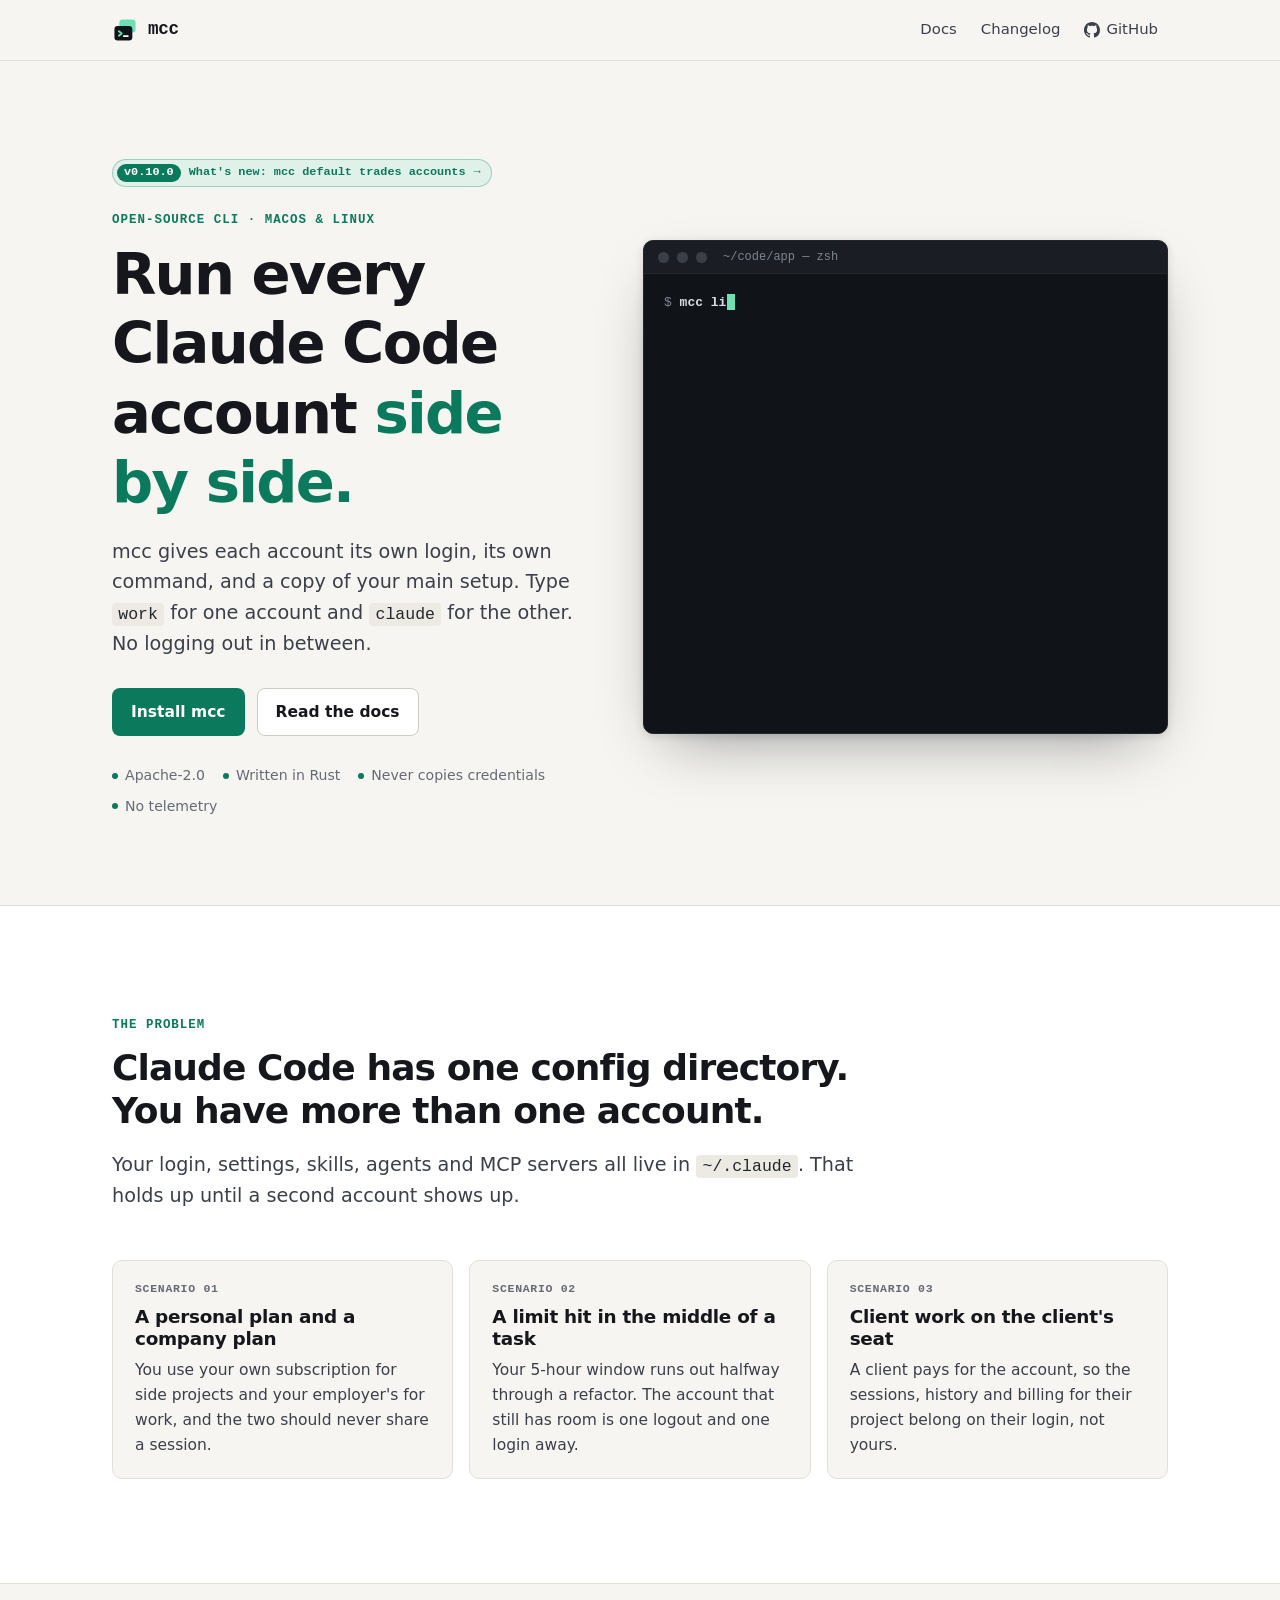
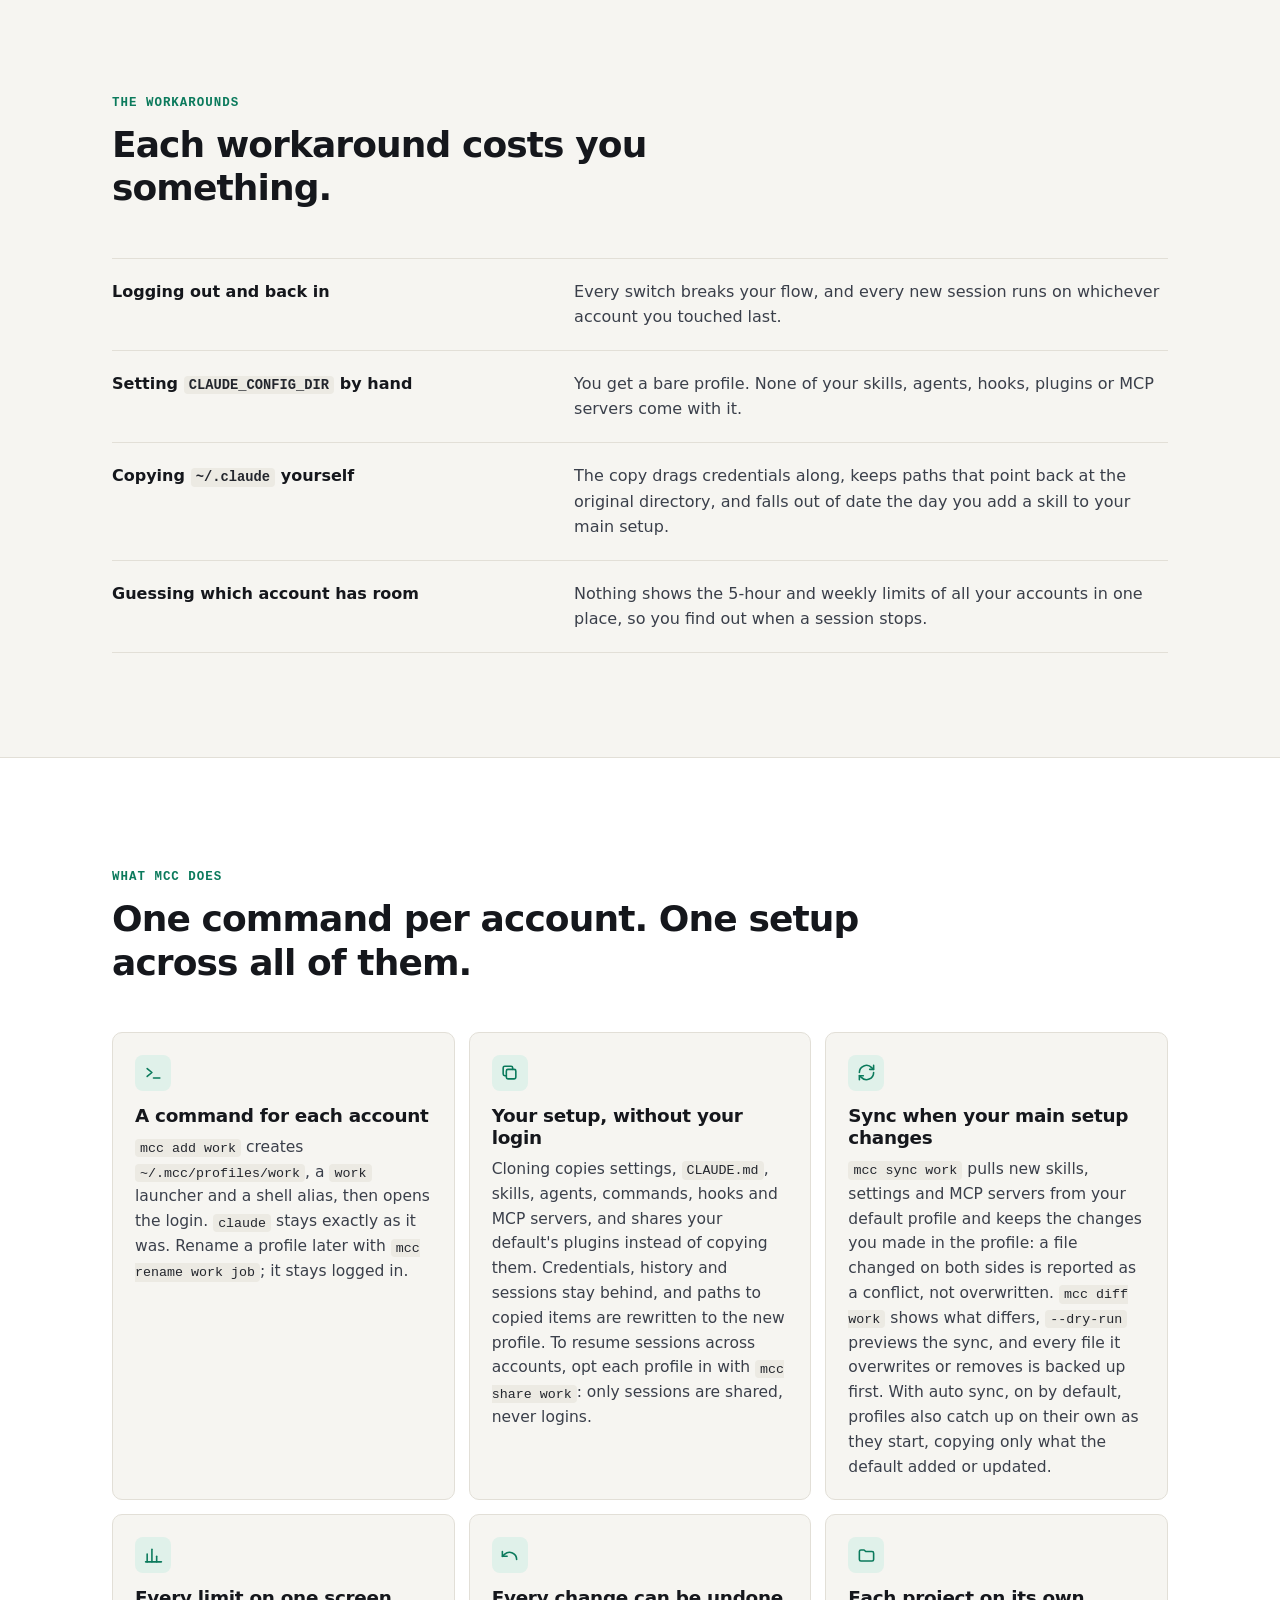
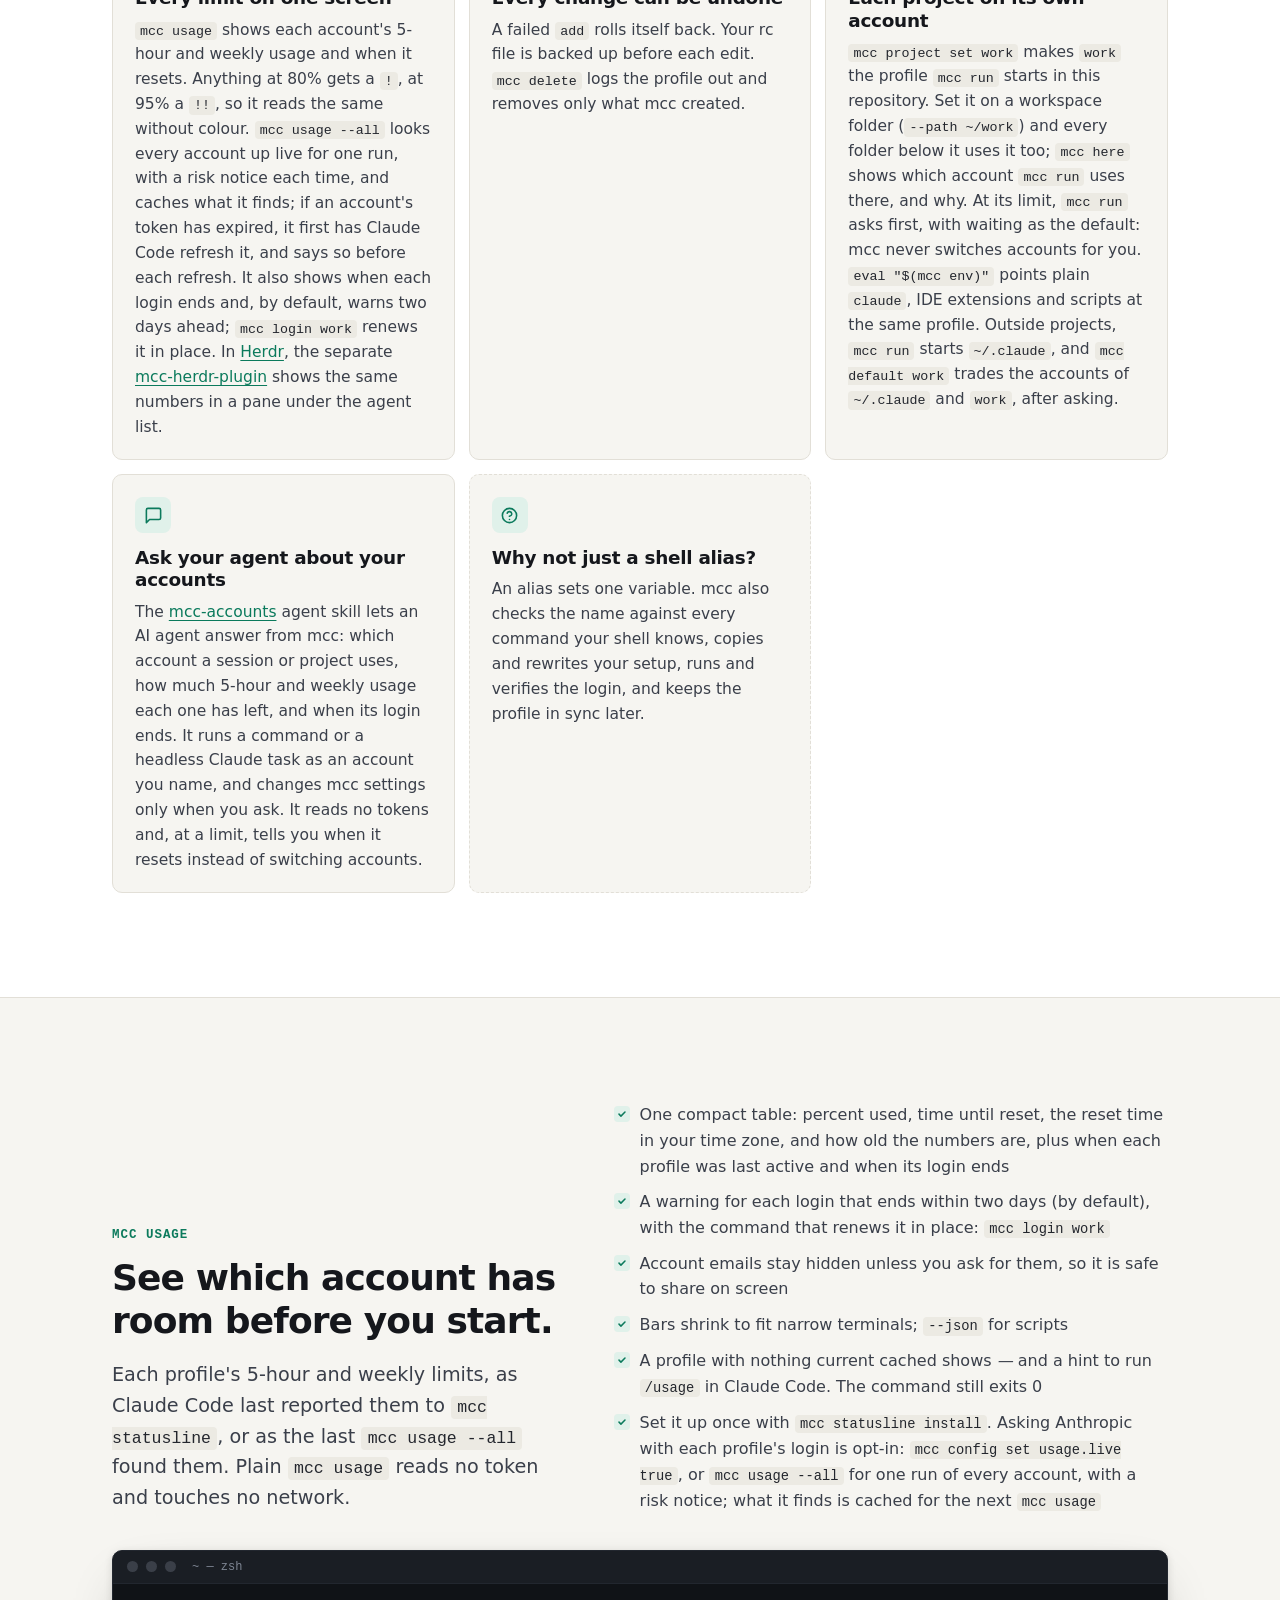
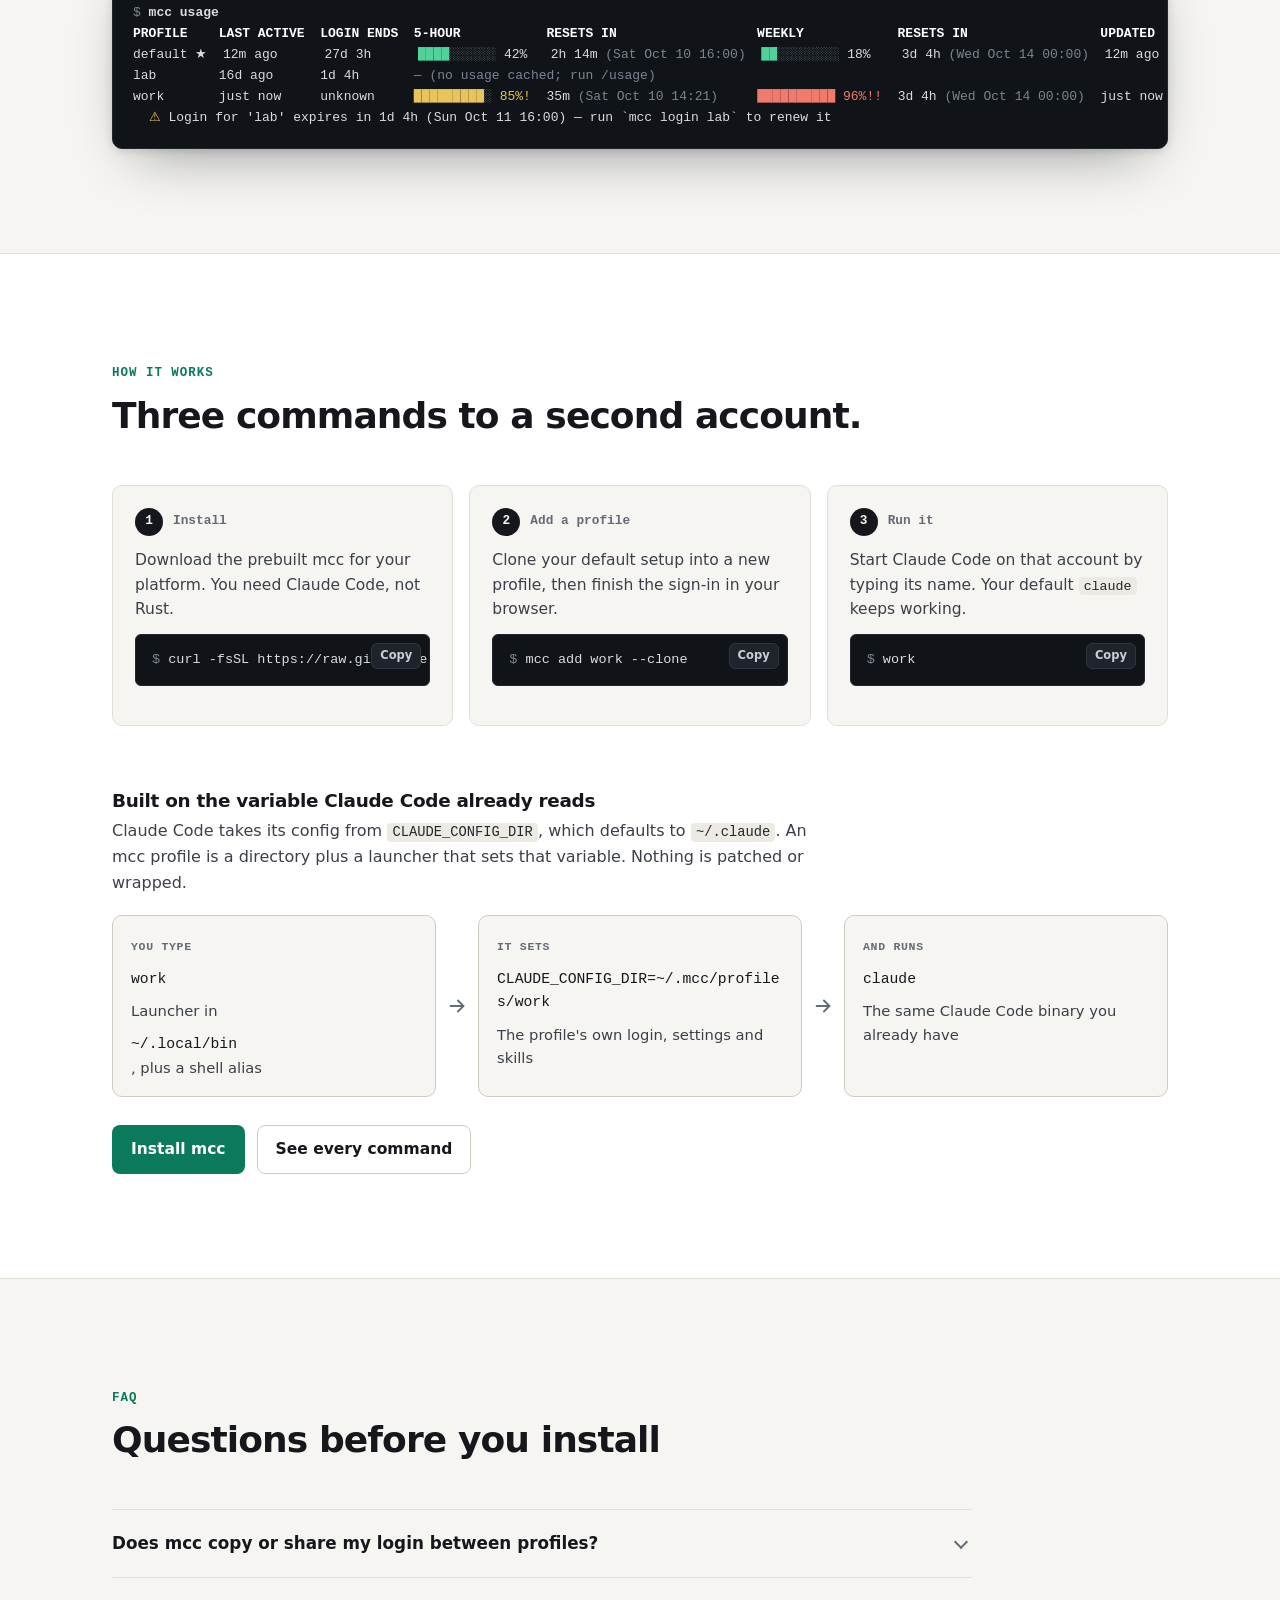
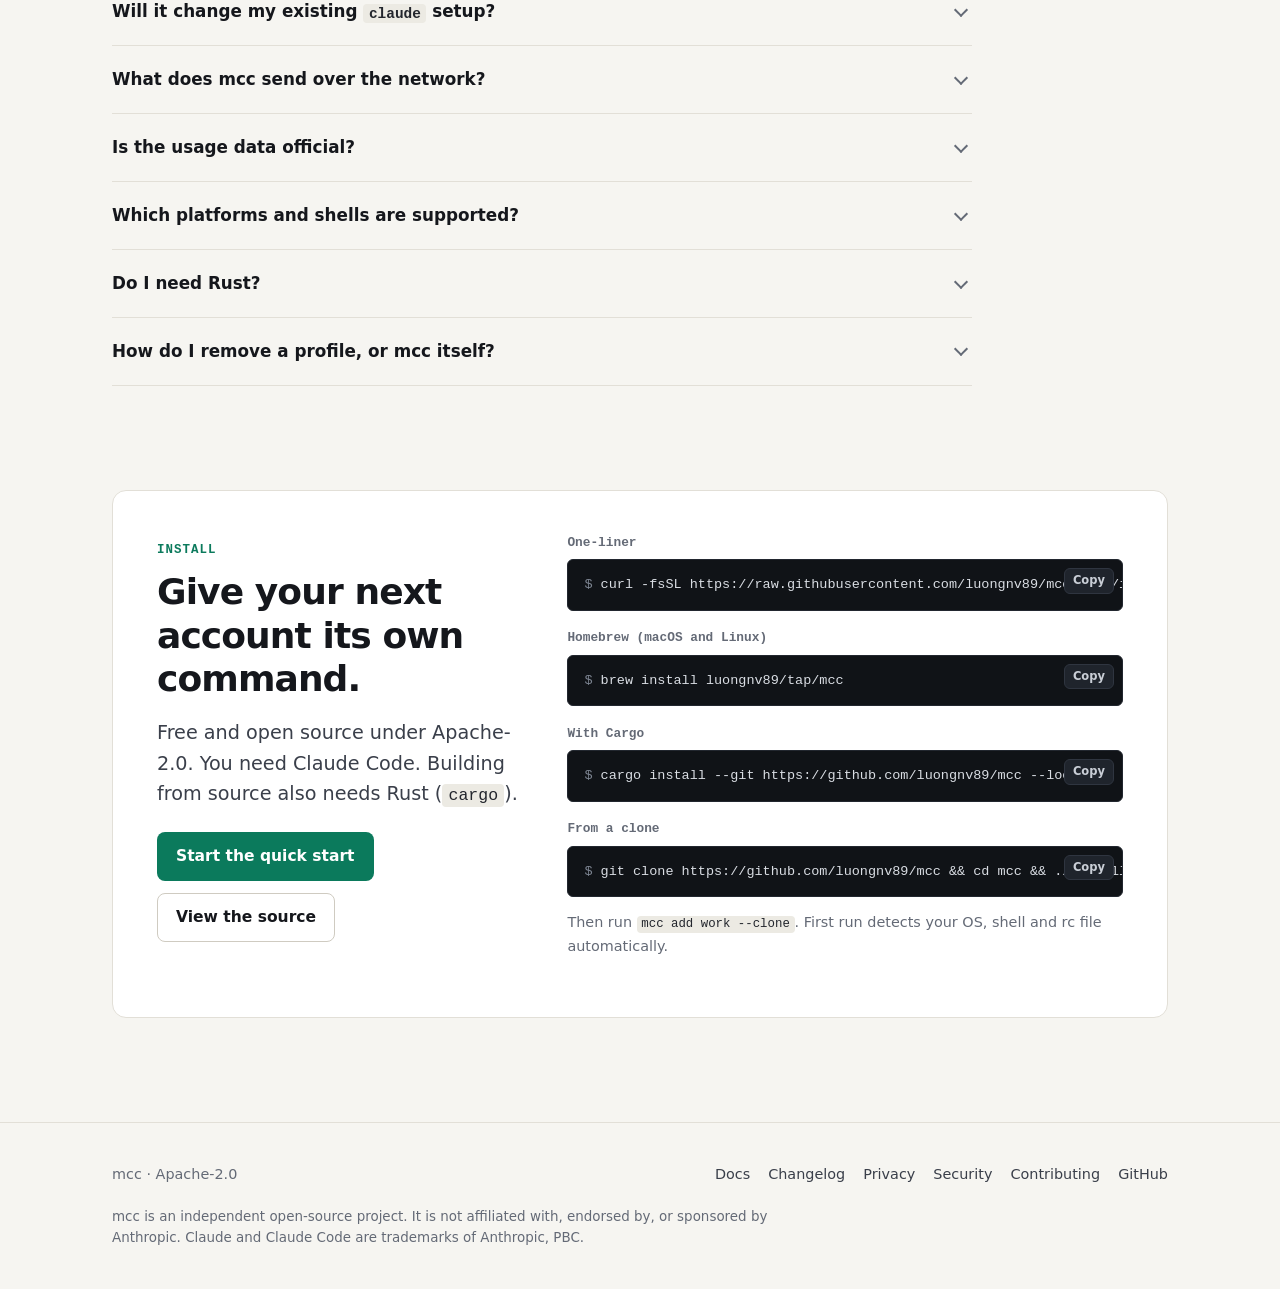
==== docs/index.html @ fd4b6938 "chore(release): v0.10.0" ====
<!doctype html>
<html lang="en">
<head>
  <meta charset="utf-8">
  <meta name="viewport" content="width=device-width, initial-scale=1, viewport-fit=cover">
  <title>mcc — run every Claude Code account side by side</title>
  <meta name="description" content="mcc is an open-source CLI that gives each Claude Code account its own login, its own command, and a copy of your main setup. macOS and Linux.">
  <link rel="canonical" href="https://luongnv89.github.io/mcc/">
  <meta property="og:type" content="website">
  <meta property="og:title" content="mcc — run every Claude Code account side by side">
  <meta property="og:description" content="One command per account, one setup across all of them. Open-source CLI for macOS and Linux.">
  <meta property="og:url" content="https://luongnv89.github.io/mcc/">
  <meta name="twitter:card" content="summary">
  <meta name="theme-color" content="#f6f5f1" media="(prefers-color-scheme: light)">
  <meta name="theme-color" content="#0d0f12" media="(prefers-color-scheme: dark)">
  <link rel="icon" href="assets/favicon.svg" type="image/svg+xml">
  <link rel="stylesheet" href="assets/site.css">
  <script type="application/ld+json">
  {
    "@context": "https://schema.org",
    "@type": "SoftwareApplication",
    "name": "mcc",
    "description": "Manage multiple Claude Code profiles (accounts) from one CLI.",
    "applicationCategory": "DeveloperApplication",
    "operatingSystem": "macOS, Linux",
    "softwareVersion": "0.10.0",
    "license": "https://www.apache.org/licenses/LICENSE-2.0",
    "codeRepository": "https://github.com/luongnv89/mcc",
    "offers": { "@type": "Offer", "price": "0", "priceCurrency": "USD" }
  }
  </script>
</head>
<body>
<a class="skip" href="#main">Skip to content</a>

<header class="site-header">
  <div class="wrap">
    <a class="brand" href="./" aria-label="mcc home">
      <svg viewBox="0 0 32 32" aria-hidden="true"><rect x="9" y="3" width="20" height="16" rx="4" fill="#6fe0b4"/><rect x="3" y="11" width="22" height="18" rx="4" fill="#101317"/><path d="M8.5 17.5l3.5 2.75-3.5 2.75" fill="none" stroke="#6fe0b4" stroke-width="2.2" stroke-linecap="round" stroke-linejoin="round"/><path d="M14.5 23.5h5" stroke="#fff" stroke-width="2.2" stroke-linecap="round"/></svg>
      mcc
    </a>
    <nav class="nav" aria-label="Main">
      <a href="docs.html">Docs</a>
      <a href="changelog.html">Changelog</a>
      <a class="nav-gh" href="https://github.com/luongnv89/mcc">
        <svg viewBox="0 0 16 16" fill="currentColor" aria-hidden="true"><path d="M8 0C3.58 0 0 3.58 0 8c0 3.54 2.29 6.53 5.47 7.59.4.07.55-.17.55-.38 0-.19-.01-.82-.01-1.49-2.01.37-2.53-.49-2.69-.94-.09-.23-.48-.94-.82-1.13-.28-.15-.68-.52-.01-.53.63-.01 1.08.58 1.23.82.72 1.21 1.87.87 2.33.66.07-.52.28-.87.51-1.07-1.78-.2-3.64-.89-3.64-3.95 0-.87.31-1.59.82-2.15-.08-.2-.36-1.02.08-2.12 0 0 .67-.21 2.2.82.64-.18 1.32-.27 2-.27.68 0 1.36.09 2 .27 1.53-1.04 2.2-.82 2.2-.82.44 1.1.16 1.92.08 2.12.51.56.82 1.27.82 2.15 0 3.07-1.87 3.75-3.65 3.95.29.25.54.73.54 1.48 0 1.07-.01 1.93-.01 2.2 0 .21.15.46.55.38A8.013 8.013 0 0016 8c0-4.42-3.58-8-8-8z"/></svg>
        GitHub
      </a>
    </nav>
  </div>
</header>

<main id="main">

  <!-- HERO -->
  <section class="hero">
    <div class="wrap hero-grid">
      <div>
        <p class="hero-release"><a class="pill pill-link" href="changelog.html#v0.10.0"><span class="pill-tag">v0.10.0</span> What's new: mcc default trades accounts<span aria-hidden="true">→</span></a></p>
        <span class="eyebrow">Open-source CLI · macOS &amp; Linux</span>
        <h1>Run every Claude Code account <span class="hl">side by side.</span></h1>
        <p class="lede">mcc gives each account its own login, its own command, and a copy of your main setup. Type <code>work</code> for one account and <code>claude</code> for the other. No logging out in between.</p>
        <div class="cta-row">
          <a class="btn btn-primary" href="#install">Install mcc</a>
          <a class="btn btn-ghost" href="docs.html">Read the docs</a>
        </div>
        <ul class="trust" aria-label="Project facts">
          <li>Apache-2.0</li>
          <li>Written in Rust</li>
          <li>Never copies credentials</li>
          <li>No telemetry</li>
        </ul>
      </div>

      <figure class="term" data-tour style="margin:0" aria-label="Terminal: a tour of basic mcc commands">
        <div class="term-bar" aria-hidden="true"><i></i><i></i><i></i><span>~/code/app — zsh</span></div>
        <div class="tour-screen">
<pre><span class="p">$ </span><span class="c">mcc list</span>
<span class="w">NAME       ACCOUNT  5H          WEEK      LAST USED  SYNC</span>
default ★  —        85%! (35m)  62% (3d)  just now   —
work       Acme     12% (4h)    30% (5d)  48m ago    ✓
<span class="soft">  <span class="b">●</span> 2 profiles · 1.6 GB on disk · add one with `mcc add &lt;alias&gt;`</span>
<span class="p">$ </span><span class="c">mcc usage</span>
<span class="w">PROFILE    5-HOUR  RESETS IN  WEEKLY  RESETS IN  UPDATED</span>
default ★  85%!    35m        62%     3d 4h      just now
work       12%     4h 10m     30%     5d 2h      48m ago
<span class="p">$ </span><span class="c">work</span>     <span class="d"># Claude Code on the work account</span>
<span class="p">$ </span><span class="c">claude</span>   <span class="d"># your default account, unchanged</span>
<span class="p">$ </span><span class="c">mcc project set work</span>
  <span class="g">✓</span> ~/code/app: `mcc run` starts `work` here
<span class="soft d">    → when it is at its limit, `mcc run` asks whether to wait (the default) or start it anyway; `mcc list` shows every project</span>
<span class="p">$ </span><span class="c">mcc run</span>
<span class="soft">  <span class="b">●</span> starting `work` — the default for ~/code/app (5h 12%, week 30% used · 48m ago)</span></pre>
        </div>
      </figure>
    </div>
  </section>

  <!-- PROBLEM -->
  <section class="section-alt" aria-labelledby="problem-title">
    <div class="wrap">
      <div class="section-head">
        <span class="eyebrow">The problem</span>
        <h2 id="problem-title">Claude Code has one config directory. You have more than one account.</h2>
        <p class="lede">Your login, settings, skills, agents and MCP servers all live in <code>~/.claude</code>. That holds up until a second account shows up.</p>
      </div>
      <div class="grid grid-3">
        <article class="card">
          <span class="tag">Scenario 01</span>
          <h3>A personal plan and a company plan</h3>
          <p>You use your own subscription for side projects and your employer's for work, and the two should never share a session.</p>
        </article>
        <article class="card">
          <span class="tag">Scenario 02</span>
          <h3>A limit hit in the middle of a task</h3>
          <p>Your 5-hour window runs out halfway through a refactor. The account that still has room is one logout and one login away.</p>
        </article>
        <article class="card">
          <span class="tag">Scenario 03</span>
          <h3>Client work on the client's seat</h3>
          <p>A client pays for the account, so the sessions, history and billing for their project belong on their login, not yours.</p>
        </article>
      </div>
    </div>
  </section>

  <!-- AGITATE -->
  <section aria-labelledby="agitate-title">
    <div class="wrap">
      <div class="section-head">
        <span class="eyebrow">The workarounds</span>
        <h2 id="agitate-title">Each workaround costs you something.</h2>
      </div>
      <ul class="costs">
        <li><strong>Logging out and back in</strong><span>Every switch breaks your flow, and every new session runs on whichever account you touched last.</span></li>
        <li><strong>Setting <code>CLAUDE_CONFIG_DIR</code> by hand</strong><span>You get a bare profile. None of your skills, agents, hooks, plugins or MCP servers come with it.</span></li>
        <li><strong>Copying <code>~/.claude</code> yourself</strong><span>The copy drags credentials along, keeps paths that point back at the original directory, and falls out of date the day you add a skill to your main setup.</span></li>
        <li><strong>Guessing which account has room</strong><span>Nothing shows the 5-hour and weekly limits of all your accounts in one place, so you find out when a session stops.</span></li>
      </ul>
    </div>
  </section>

  <!-- SOLUTION -->
  <section class="section-alt" aria-labelledby="solution-title">
    <div class="wrap">
      <div class="section-head">
        <span class="eyebrow">What mcc does</span>
        <h2 id="solution-title">One command per account. One setup across all of them.</h2>
      </div>
      <div class="features">
        <article class="card feature">
          <div class="icon" aria-hidden="true"><svg viewBox="0 0 24 24" fill="none" stroke="currentColor" stroke-width="2" stroke-linecap="round" stroke-linejoin="round"><path d="M4 17l6-5-6-5"/><path d="M12 19h8"/></svg></div>
          <h3>A command for each account</h3>
          <p><code>mcc add work</code> creates <code>~/.mcc/profiles/work</code>, a <code>work</code> launcher and a shell alias, then opens the login. <code>claude</code> stays exactly as it was. Rename a profile later with <code>mcc rename work job</code>; it stays logged in.</p>
        </article>
        <article class="card feature">
          <div class="icon" aria-hidden="true"><svg viewBox="0 0 24 24" fill="none" stroke="currentColor" stroke-width="2" stroke-linecap="round" stroke-linejoin="round"><rect x="8" y="8" width="12" height="12" rx="2"/><path d="M16 8V6a2 2 0 00-2-2H6a2 2 0 00-2 2v8a2 2 0 002 2h2"/></svg></div>
          <h3>Your setup, without your login</h3>
          <p>Cloning copies settings, <code>CLAUDE.md</code>, skills, agents, commands, hooks and MCP servers, and shares your default's plugins instead of copying them. Credentials, history and sessions stay behind, and paths to copied items are rewritten to the new profile. To resume sessions across accounts, opt each profile in with <code>mcc share work</code>: only sessions are shared, never logins.</p>
        </article>
        <article class="card feature">
          <div class="icon" aria-hidden="true"><svg viewBox="0 0 24 24" fill="none" stroke="currentColor" stroke-width="2" stroke-linecap="round" stroke-linejoin="round"><path d="M21 12a9 9 0 01-15.5 6.2L3 16"/><path d="M3 12a9 9 0 0115.5-6.2L21 8"/><path d="M21 3v5h-5"/><path d="M3 21v-5h5"/></svg></div>
          <h3>Sync when your main setup changes</h3>
          <p><code>mcc sync work</code> pulls new skills, settings and MCP servers from your default profile and keeps the changes you made in the profile: a file changed on both sides is reported as a conflict, not overwritten. <code>mcc diff work</code> shows what differs, <code>--dry-run</code> previews the sync, and every file it overwrites or removes is backed up first. With auto sync, on by default, profiles also catch up on their own as they start, copying only what the default added or updated.</p>
        </article>
        <article class="card feature">
          <div class="icon" aria-hidden="true"><svg viewBox="0 0 24 24" fill="none" stroke="currentColor" stroke-width="2" stroke-linecap="round" stroke-linejoin="round"><path d="M4 20V10"/><path d="M10 20V4"/><path d="M16 20v-7"/><path d="M22 20H2"/></svg></div>
          <h3>Every limit on one screen</h3>
          <p><code>mcc usage</code> shows each account's 5-hour and weekly usage and when it resets. Anything at 80% gets a <code>!</code>, at 95% a <code>!!</code>, so it reads the same without colour. <code>mcc usage --all</code> looks every account up live for one run, with a risk notice each time, and caches what it finds; if an account's token has expired, it first has Claude Code refresh it, and says so before each refresh. It also shows when each login ends and, by default, warns two days ahead; <code>mcc login work</code> renews it in place. In <a href="https://herdr.dev">Herdr</a>, the separate <a href="https://github.com/luongnv89/mcc-herdr-plugin">mcc-herdr-plugin</a> shows the same numbers in a pane under the agent list.</p>
        </article>
        <article class="card feature">
          <div class="icon" aria-hidden="true"><svg viewBox="0 0 24 24" fill="none" stroke="currentColor" stroke-width="2" stroke-linecap="round" stroke-linejoin="round"><path d="M3 7v6h6"/><path d="M21 17a9 9 0 00-15-6.7L3 13"/></svg></div>
          <h3>Every change can be undone</h3>
          <p>A failed <code>add</code> rolls itself back. Your rc file is backed up before each edit. <code>mcc delete</code> logs the profile out and removes only what mcc created.</p>
        </article>
        <article class="card feature">
          <div class="icon" aria-hidden="true"><svg viewBox="0 0 24 24" fill="none" stroke="currentColor" stroke-width="2" stroke-linecap="round" stroke-linejoin="round"><path d="M3 7a2 2 0 012-2h4l2 2h8a2 2 0 012 2v8a2 2 0 01-2 2H5a2 2 0 01-2-2z"/></svg></div>
          <h3>Each project on its own account</h3>
          <p><code>mcc project set work</code> makes <code>work</code> the profile <code>mcc run</code> starts in this repository. Set it on a workspace folder (<code>--path ~/work</code>) and every folder below it uses it too; <code>mcc here</code> shows which account <code>mcc run</code> uses there, and why. At its limit, <code>mcc run</code> asks first, with waiting as the default: mcc never switches accounts for you. <code>eval "$(mcc env)"</code> points plain <code>claude</code>, IDE extensions and scripts at the same profile. Outside projects, <code>mcc run</code> starts <code>~/.claude</code>, and <code>mcc default work</code> trades the accounts of <code>~/.claude</code> and <code>work</code>, after asking.</p>
        </article>
        <article class="card feature">
          <div class="icon" aria-hidden="true"><svg viewBox="0 0 24 24" fill="none" stroke="currentColor" stroke-width="2" stroke-linecap="round" stroke-linejoin="round"><path d="M21 15a2 2 0 01-2 2H7l-4 4V5a2 2 0 012-2h14a2 2 0 012 2z"/></svg></div>
          <h3>Ask your agent about your accounts</h3>
          <p>The <a href="https://github.com/luongnv89/mcc/blob/main/skills/mcc-accounts/docs/README.md">mcc-accounts</a> agent skill lets an AI agent answer from mcc: which account a session or project uses, how much 5-hour and weekly usage each one has left, and when its login ends. It runs a command or a headless Claude task as an account you name, and changes mcc settings only when you ask. It reads no tokens and, at a limit, tells you when it resets instead of switching accounts.</p>
        </article>
        <article class="card feature feature-wide">
          <div class="icon" aria-hidden="true"><svg viewBox="0 0 24 24" fill="none" stroke="currentColor" stroke-width="2" stroke-linecap="round" stroke-linejoin="round"><circle cx="12" cy="12" r="9"/><path d="M9.1 9a3 3 0 015.8 1c0 2-3 3-3 3"/><path d="M12 17h.01"/></svg></div>
          <h3>Why not just a shell alias?</h3>
          <p>An alias sets one variable. mcc also checks the name against every command your shell knows, copies and rewrites your setup, runs and verifies the login, and keeps the profile in sync later.</p>
        </article>
      </div>
    </div>
  </section>

  <!-- USAGE DEMO -->
  <section aria-labelledby="usage-title">
    <div class="wrap">
      <div class="stack-head">
        <div>
        <span class="eyebrow">mcc usage</span>
        <h2 id="usage-title">See which account has room before you start.</h2>
        <p class="lede" style="margin:0">Each profile's 5-hour and weekly limits, as Claude Code last reported them to <code>mcc statusline</code>, or as the last <code>mcc usage --all</code> found them. Plain <code>mcc usage</code> reads no token and touches no network.</p>
        </div>
        <ul class="checks">
          <li>One compact table: percent used, time until reset, the reset time in your time zone, and how old the numbers are, plus when each profile was last active and when its login ends</li>
          <li>A warning for each login that ends within two days (by default), with the command that renews it in place: <code>mcc login work</code></li>
          <li>Account emails stay hidden unless you ask for them, so it is safe to share on screen</li>
          <li>Bars shrink to fit narrow terminals; <code>--json</code> for scripts</li>
          <li>A profile with nothing current cached shows <em>—</em> and a hint to run <code>/usage</code> in Claude Code. The command still exits 0</li>
          <li>Set it up once with <code>mcc statusline install</code>. Asking Anthropic with each profile's login is opt-in: <code>mcc config set usage.live true</code>, or <code>mcc usage --all</code> for one run of every account, with a risk notice; what it finds is cached for the next <code>mcc usage</code></li>
        </ul>
      </div>
      <figure class="term" style="margin:0" aria-label="Terminal: mcc usage output for three profiles">
        <div class="term-bar" aria-hidden="true"><i></i><i></i><i></i><span>~ — zsh</span></div>
<pre><span class="p">$ </span><span class="c">mcc usage</span>
<span class="w">PROFILE    LAST ACTIVE  LOGIN ENDS  5-HOUR           RESETS IN                  WEEKLY            RESETS IN                 UPDATED</span>
default ★  12m ago      27d 3h      <span class="g">████</span><span class="d">░░░░░░</span> 42%   2h 14m <span class="d">(Sat Oct 10 16:00)</span>  <span class="g">██</span><span class="d">░░░░░░░░</span> 18%    3d 4h <span class="d">(Wed Oct 14 00:00)</span>  12m ago
lab        16d ago      1d 4h       <span class="d">— (no usage cached; run /usage)</span>
work       just now     unknown     <span class="y">█████████</span><span class="d">░</span> <span class="y">85%!</span>  35m <span class="d">(Sat Oct 10 14:21)</span>     <span class="r">██████████</span> <span class="r">96%!!</span>  3d 4h <span class="d">(Wed Oct 14 00:00)</span>  just now
  <span class="y">⚠</span> Login for 'lab' expires in 1d 4h (Sun Oct 11 16:00) — run `mcc login lab` to renew it</pre>
      </figure>
    </div>
  </section>

  <!-- HOW IT WORKS -->
  <section class="section-alt" aria-labelledby="how-title">
    <div class="wrap">
      <div class="section-head">
        <span class="eyebrow">How it works</span>
        <h2 id="how-title">Three commands to a second account.</h2>
      </div>
      <div class="steps">
        <div class="card step">
          <span class="step-num">Install</span>
          <p>Download the prebuilt mcc for your platform. You need Claude Code, not Rust.</p>
          <div class="code"><pre><span class="p">$ </span>curl -fsSL https://raw.githubusercontent.com/luongnv89/mcc/main/install.sh | sh</pre></div>
        </div>
        <div class="card step">
          <span class="step-num">Add a profile</span>
          <p>Clone your default setup into a new profile, then finish the sign-in in your browser.</p>
          <div class="code"><pre><span class="p">$ </span>mcc add work --clone</pre></div>
        </div>
        <div class="card step">
          <span class="step-num">Run it</span>
          <p>Start Claude Code on that account by typing its name. Your default <code>claude</code> keeps working.</p>
          <div class="code"><pre><span class="p">$ </span>work</pre></div>
        </div>
      </div>

      <div style="margin-top: clamp(40px, 6vw, 64px)">
        <h3 style="margin-bottom:6px">Built on the variable Claude Code already reads</h3>
        <p style="color:var(--ink-2); max-width:70ch">Claude Code takes its config from <code>CLAUDE_CONFIG_DIR</code>, which defaults to <code>~/.claude</code>. An mcc profile is a directory plus a launcher that sets that variable. Nothing is patched or wrapped.</p>
        <div class="flow" style="margin-top:20px">
          <div class="flow-node"><span class="k">You type</span><code>work</code><p>Launcher in <code>~/.local/bin</code>, plus a shell alias</p></div>
          <div class="flow-arrow" aria-hidden="true"><svg viewBox="0 0 24 24" fill="none" stroke="currentColor" stroke-width="2" stroke-linecap="round" stroke-linejoin="round"><path d="M5 12h14"/><path d="M13 6l6 6-6 6"/></svg></div>
          <div class="flow-node"><span class="k">It sets</span><code>CLAUDE_CONFIG_DIR=~/.mcc/profiles/work</code><p>The profile's own login, settings and skills</p></div>
          <div class="flow-arrow" aria-hidden="true"><svg viewBox="0 0 24 24" fill="none" stroke="currentColor" stroke-width="2" stroke-linecap="round" stroke-linejoin="round"><path d="M5 12h14"/><path d="M13 6l6 6-6 6"/></svg></div>
          <div class="flow-node"><span class="k">And runs</span><code>claude</code><p>The same Claude Code binary you already have</p></div>
        </div>
        <div class="cta-row" style="margin-top:28px; margin-bottom:0">
          <a class="btn btn-primary" href="#install">Install mcc</a>
          <a class="btn btn-ghost" href="docs.html#commands">See every command</a>
        </div>
      </div>
    </div>
  </section>

  <!-- FAQ -->
  <section aria-labelledby="faq-title">
    <div class="wrap">
      <div class="section-head">
        <span class="eyebrow">FAQ</span>
        <h2 id="faq-title">Questions before you install</h2>
      </div>
      <div class="faq">
        <details>
          <summary>Does mcc copy or share my login between profiles?</summary>
          <div><p>No. Each profile signs in separately through <code>claude auth login</code>. Clone and sync never copy credentials or account identity (<code>oauthAccount</code>, <code>userID</code>), and never copy history, sessions or projects.</p></div>
        </details>
        <details>
          <summary>Will it change my existing <code>claude</code> setup?</summary>
          <div><p>Your default profile stays in <code>~/.claude</code> and keeps the <code>claude</code> command, and sync is one-way: it copies from the default into a profile, never back. Four things do reach the default: a cloned profile shares its plugins, so installing or removing a plugin in it does so for the default too (clone with <code>--copy-plugins</code> to avoid that); items you link with <code>mcc link</code> are the default's own files; the opt-in <code>mcc statusline install</code> sets the default's <code>statusLine</code>, after backing up its settings; and <code>mcc default</code> changes the account <code>~/.claude</code> is signed in to, after asking. Setting up mcc keeps the login plain <code>claude</code> already has, so you don't sign in again.</p></div>
        </details>
        <details>
          <summary>What does mcc send over the network?</summary>
          <div><p>By default, nothing: <code>mcc list</code>, <code>mcc usage</code> and <code>mcc run</code> read the usage <code>mcc statusline</code> cached on your machine. Only if you turn on the live lookup (<code>mcc config set usage.live true</code>), or run <code>mcc usage --all</code> for one live look at every account (it prints a risk notice each time), does mcc ask Anthropic's usage endpoint, each profile with its own token. The token is never printed, logged or written to disk. mcc has no telemetry or analytics. Details are on the <a href="privacy.html">privacy page</a>.</p></div>
        </details>
        <details>
          <summary>Is the usage data official?</summary>
          <div><p>By default it is what Claude Code itself passes to its status line, the session's 5-hour and weekly rate limits, which <code>mcc statusline</code> caches. The opt-in live lookup uses the same endpoint as Claude Code's <code>/usage</code> screen. That endpoint is undocumented and may change. If it does, mcc shows <em>unavailable</em> instead of failing.</p></div>
        </details>
        <details>
          <summary>Which platforms and shells are supported?</summary>
          <div><p>macOS and Linux, with zsh, bash or fish. mcc detects your shell and rc file on first run. Windows is not supported.</p></div>
        </details>
        <details>
          <summary>Do I need Rust?</summary>
          <div><p>Not with Homebrew: <code>brew install luongnv89/tap/mcc</code> builds mcc with Homebrew's own Rust. Not with the install script either: it downloads a prebuilt, checksum-verified binary from the latest GitHub release (falling back to building with <code>cargo</code> when a release has none for your platform). Building from a clone or with <code>cargo install</code> needs <code>cargo</code> (Rust 1.88 or newer). Get Rust from <a href="https://rustup.rs">rustup.rs</a>.</p></div>
        </details>
        <details>
          <summary>How do I remove a profile, or mcc itself?</summary>
          <div><p><code>mcc delete work</code> logs the profile out, clears its keychain entry, and removes its directory, launcher, shell alias and registry entry. To remove mcc entirely, see <a href="docs.html#uninstall">Uninstall</a>.</p></div>
        </details>
      </div>
    </div>
  </section>

  <!-- FINAL CTA -->
  <section id="install" class="final" aria-labelledby="install-title" style="padding-top:0">
    <div class="wrap">
      <div class="final-box">
        <div>
          <span class="eyebrow">Install</span>
          <h2 id="install-title">Give your next account its own command.</h2>
          <p class="lede" style="margin-bottom:22px">Free and open source under Apache-2.0. You need Claude Code. Building from source also needs Rust (<code>cargo</code>).</p>
          <div class="cta-row" style="margin-bottom:0">
            <a class="btn btn-primary" href="docs.html#quick-start">Start the quick start</a>
            <a class="btn btn-ghost" href="https://github.com/luongnv89/mcc">View the source</a>
          </div>
        </div>
        <div>
          <p class="label">One-liner</p>
          <div class="code"><pre><span class="p">$ </span>curl -fsSL https://raw.githubusercontent.com/luongnv89/mcc/main/install.sh | sh</pre></div>
          <p class="label">Homebrew (macOS and Linux)</p>
          <div class="code"><pre><span class="p">$ </span>brew install luongnv89/tap/mcc</pre></div>
          <p class="label">With Cargo</p>
          <div class="code"><pre><span class="p">$ </span>cargo install --git https://github.com/luongnv89/mcc --locked</pre></div>
          <p class="label">From a clone</p>
          <div class="code" style="margin-bottom:0"><pre><span class="p">$ </span>git clone https://github.com/luongnv89/mcc &amp;&amp; cd mcc &amp;&amp; ./install.sh</pre></div>
          <p class="note">Then run <code>mcc add work --clone</code>. First run detects your OS, shell and rc file automatically.</p>
        </div>
      </div>
    </div>
  </section>

</main>

<footer class="site-footer">
  <div class="wrap">
    <div class="foot-top">
      <span>mcc · Apache-2.0</span>
      <nav class="foot-links" aria-label="Footer">
        <a href="docs.html">Docs</a>
        <a href="changelog.html">Changelog</a>
        <a href="privacy.html">Privacy</a>
        <a href="https://github.com/luongnv89/mcc/blob/main/SECURITY.md">Security</a>
        <a href="https://github.com/luongnv89/mcc/blob/main/CONTRIBUTING.md">Contributing</a>
        <a href="https://github.com/luongnv89/mcc">GitHub</a>
      </nav>
    </div>
    <p class="disclaimer">mcc is an independent open-source project. It is not affiliated with, endorsed by, or sponsored by Anthropic. Claude and Claude Code are trademarks of Anthropic, PBC.</p>
  </div>
</footer>

<script src="assets/site.js" defer></script>
</body>
</html>
---- docs/assets/site.css ----
/* mcc — site styles. No external fonts, scripts or trackers. */

:root {
  --bg: #f6f5f1;
  --surface: #ffffff;
  --surface-2: #efede7;
  --ink: #15171c;
  --ink-2: #3a3f4a;
  --muted: #646a76;
  --line: #e2dfd7;
  --line-strong: #cfcbc1;
  --accent: #0b7a5c;
  --accent-ink: #ffffff;
  --accent-soft: #e0f1ea;
  --code-bg: #eceae3;
  --code-ink: #23262d;

  /* Terminal is dark in both themes. */
  --term-bg: #101317;
  --term-bar: #1a1e24;
  --term-ink: #d9dde3;
  --term-dim: #7d8592;
  --term-green: #4fd39b;
  --term-yellow: #e9c45a;
  --term-red: #f07a6c;
  --term-blue: #7cb7ff;
  --term-accent: #6fe0b4;

  --sans: ui-sans-serif, system-ui, -apple-system, "Segoe UI", Roboto, "Helvetica Neue", Arial, sans-serif;
  --mono: ui-monospace, "SF Mono", SFMono-Regular, "JetBrains Mono", Menlo, Consolas, "Liberation Mono", monospace;

  --radius: 10px;
  --radius-sm: 6px;
  --wrap: 1120px;
  --gutter: clamp(16px, 4vw, 32px);
  color-scheme: light;
}

@media (prefers-color-scheme: dark) {
  :root {
    --bg: #0d0f12;
    --surface: #14171c;
    --surface-2: #1a1e24;
    --ink: #ebe9e4;
    --ink-2: #c4c7cd;
    --muted: #949aa5;
    --line: #252930;
    --line-strong: #343943;
    --accent: #45d29f;
    --accent-ink: #06231a;
    --accent-soft: #12271f;
    --code-bg: #1c2027;
    --code-ink: #e3e5e9;
    --term-bg: #0a0c0f;
    --term-bar: #14171c;
    color-scheme: dark;
  }
}

*, *::before, *::after { box-sizing: border-box; }

html { scroll-behavior: smooth; scroll-padding-top: 84px; -webkit-text-size-adjust: 100%; }
@media (prefers-reduced-motion: reduce) { html { scroll-behavior: auto; } }

body {
  margin: 0;
  background: var(--bg);
  color: var(--ink);
  font: 16px/1.6 var(--sans);
  -webkit-font-smoothing: antialiased;
  text-rendering: optimizeLegibility;
}

img, svg { max-width: 100%; }

a { color: var(--accent); text-underline-offset: 3px; text-decoration-thickness: 1px; }
a:hover { text-decoration-thickness: 2px; }
:focus-visible { outline: 2px solid var(--accent); outline-offset: 3px; border-radius: 4px; }

h1, h2, h3, h4 { color: var(--ink); line-height: 1.2; letter-spacing: -0.015em; margin: 0 0 0.5em; }
h1 { font-size: clamp(2.2rem, 5.2vw, 3.6rem); letter-spacing: -0.03em; font-weight: 700; }
h2 { font-size: clamp(1.6rem, 3.2vw, 2.25rem); letter-spacing: -0.025em; font-weight: 700; }
h3 { font-size: 1.15rem; font-weight: 650; }
p { margin: 0 0 1em; }

code, kbd, pre { font-family: var(--mono); font-size: 0.9em; }
:not(pre) > code {
  background: var(--code-bg);
  color: var(--code-ink);
  padding: 0.12em 0.38em;
  border-radius: 4px;
  font-size: 0.86em;
  overflow-wrap: anywhere;
}

.wrap { max-width: var(--wrap); margin: 0 auto; padding-inline: var(--gutter); }

.skip {
  position: absolute; left: -9999px; top: 8px;
  background: var(--ink); color: var(--bg); padding: 8px 12px; border-radius: 6px; z-index: 100;
}
.skip:focus { left: 8px; }

/* ---------- Header ---------- */

.site-header {
  position: sticky;
  top: env(safe-area-inset-top, 0px);
  z-index: 50;
  background: color-mix(in srgb, var(--bg) 86%, transparent);
  backdrop-filter: saturate(160%) blur(12px);
  -webkit-backdrop-filter: saturate(160%) blur(12px);
  border-bottom: 1px solid var(--line);
}
.site-header .wrap {
  display: flex; align-items: center; justify-content: space-between;
  gap: 16px; min-height: 60px; flex-wrap: wrap;
}
.brand {
  display: inline-flex; align-items: center; gap: 10px;
  color: var(--ink); text-decoration: none; font: 700 1.1rem/1 var(--mono); letter-spacing: -0.02em;
}
.brand svg { width: 26px; height: 26px; flex: none; }
.nav { display: flex; align-items: center; gap: 4px; flex-wrap: wrap; }
.nav a {
  color: var(--ink-2); text-decoration: none; font-size: 0.93rem; font-weight: 500;
  padding: 6px 10px; border-radius: var(--radius-sm);
}
.nav a:hover { background: var(--surface-2); color: var(--ink); }
.nav a[aria-current="page"] { color: var(--ink); background: var(--surface-2); }
.nav .nav-gh { display: inline-flex; align-items: center; gap: 6px; }
.nav .nav-gh svg { width: 16px; height: 16px; }

/* ---------- Buttons ---------- */

.btn {
  display: inline-flex; align-items: center; justify-content: center; gap: 8px;
  padding: 11px 18px; border-radius: 8px; font-weight: 600; font-size: 0.97rem;
  text-decoration: none; border: 1px solid transparent; cursor: pointer;
  transition: transform .12s ease, background-color .15s ease, border-color .15s ease;
}
.btn:active { transform: translateY(1px); }
.btn-primary { background: var(--accent); color: var(--accent-ink); }
.btn-primary:hover { background: color-mix(in srgb, var(--accent) 88%, var(--ink)); text-decoration: none; }
.btn-ghost { background: var(--surface); color: var(--ink); border-color: var(--line-strong); }
.btn-ghost:hover { border-color: var(--ink-2); text-decoration: none; }
.btn svg { width: 16px; height: 16px; }

/* ---------- Sections ---------- */

section { padding-block: clamp(56px, 9vw, 104px); }
.section-alt { background: var(--surface); border-block: 1px solid var(--line); }
.eyebrow {
  display: inline-block; font: 600 0.78rem/1 var(--mono); letter-spacing: 0.08em; text-transform: uppercase;
  color: var(--accent); margin-bottom: 14px;
}
.lede { font-size: clamp(1.05rem, 1.6vw, 1.2rem); color: var(--ink-2); max-width: 62ch; }
.section-head { max-width: 760px; margin-bottom: clamp(28px, 4vw, 48px); }

/* ---------- Hero ---------- */

.hero { padding-block: clamp(48px, 8vw, 96px) clamp(48px, 7vw, 88px); }
.hero-grid {
  display: grid; grid-template-columns: minmax(0, 1fr); gap: clamp(32px, 5vw, 56px); align-items: center;
}
@media (min-width: 980px) { .hero-grid { grid-template-columns: minmax(0, 0.95fr) minmax(0, 1.05fr); } }
.hero h1 { margin-bottom: 20px; }
.hero h1 .hl { color: var(--accent); }
.hero .lede { margin-bottom: 28px; }
.hero-release { margin: 0 0 18px; }
.cta-row { display: flex; flex-wrap: wrap; gap: 12px; margin-bottom: 28px; }
.trust {
  display: flex; flex-wrap: wrap; gap: 8px 18px; padding: 0; margin: 0; list-style: none;
  color: var(--muted); font-size: 0.88rem;
}
.trust li { display: inline-flex; align-items: center; gap: 7px; }
.trust li::before {
  content: ""; width: 6px; height: 6px; border-radius: 50%; background: var(--accent); flex: none;
}

/* ---------- Terminal ---------- */

.term {
  background: var(--term-bg); color: var(--term-ink);
  border-radius: var(--radius); border: 1px solid #22272f;
  box-shadow: 0 1px 0 rgba(255,255,255,.04) inset, 0 24px 60px -24px rgba(10,14,20,.45), 0 2px 8px rgba(10,14,20,.12);
  overflow: hidden; min-width: 0;
}
.term-bar {
  display: flex; align-items: center; gap: 8px; padding: 10px 14px;
  background: var(--term-bar); border-bottom: 1px solid #22272f;
}
.term-bar i { width: 11px; height: 11px; border-radius: 50%; background: #3a3f48; display: block; }
.term-bar span { margin-left: 8px; color: var(--term-dim); font: 12px/1 var(--mono); }
.term pre {
  margin: 0; padding: 18px 20px 20px; overflow-x: auto;
  font: 13px/1.62 var(--mono); white-space: pre; tab-size: 2;
}
.term .p { color: var(--term-dim); user-select: none; }
.term .c { color: var(--term-ink); font-weight: 600; }
.term .d { color: var(--term-dim); }
.term .g { color: var(--term-green); }
.term .y { color: var(--term-yellow); }
.term .r { color: var(--term-red); }
.term .b { color: var(--term-blue); }
.term .a { color: var(--term-accent); font-weight: 600; }
.term .w { color: #ffffff; font-weight: 600; }
.term .soft { white-space: pre-wrap; overflow-wrap: anywhere; }

/* Hero terminal tour: site.js replays the transcript over the static <pre>,
   which keeps the height and stays readable by screen readers. */
.tour-screen { position: relative; }
.tour-screen.is-playing > pre:not(.tour-play) { opacity: 0; }
.term .tour-play { position: absolute; top: 0; right: 0; bottom: 0; left: 0; overflow-y: hidden; }
.tour-caret {
  display: inline-block; width: 0.6em; height: 1.2em; margin-left: 1px; vertical-align: -0.25em;
  background: var(--term-accent); animation: tour-blink 1.1s steps(1) infinite;
}
@keyframes tour-blink { 50% { opacity: 0; } }

/* ---------- Cards / grids ---------- */

.grid { display: grid; gap: 16px; grid-template-columns: minmax(0, 1fr); }
@media (min-width: 720px) { .grid-2 { grid-template-columns: repeat(2, minmax(0, 1fr)); } }
@media (min-width: 720px) { .grid-3 { grid-template-columns: repeat(3, minmax(0, 1fr)); } }

.card {
  background: var(--surface); border: 1px solid var(--line); border-radius: var(--radius);
  padding: 22px 22px 20px;
}
.section-alt .card { background: var(--bg); }
.card h3 { margin-bottom: 8px; }
.card p { color: var(--ink-2); margin: 0; font-size: 0.97rem; }
.card .tag {
  font: 600 0.72rem/1 var(--mono); letter-spacing: 0.06em; text-transform: uppercase;
  color: var(--muted); display: block; margin-bottom: 12px;
}

.costs { list-style: none; padding: 0; margin: 0; display: grid; gap: 0; border-top: 1px solid var(--line); }
.costs li {
  display: grid; grid-template-columns: minmax(0, 1fr); gap: 4px 32px;
  padding: 20px 0; border-bottom: 1px solid var(--line);
}
@media (min-width: 820px) { .costs li { grid-template-columns: minmax(0, 0.42fr) minmax(0, 0.58fr); } }
.costs strong { font-weight: 650; }
.costs span { color: var(--ink-2); }

.features { display: grid; gap: 14px; grid-template-columns: minmax(0, 1fr); }
@media (min-width: 760px) { .features { grid-template-columns: repeat(2, minmax(0, 1fr)); } }
@media (min-width: 1040px) { .features { grid-template-columns: repeat(3, minmax(0, 1fr)); } }
.feature { position: relative; }
.feature .icon {
  width: 36px; height: 36px; border-radius: 8px; display: grid; place-items: center;
  background: var(--accent-soft); color: var(--accent); margin-bottom: 14px;
}
.feature .icon svg { width: 19px; height: 19px; }
.feature-wide { border-style: dashed; }

.split { display: grid; gap: clamp(28px, 5vw, 56px); grid-template-columns: minmax(0, 1fr); align-items: center; }
@media (min-width: 980px) { .split { grid-template-columns: minmax(0, 0.8fr) minmax(0, 1.2fr); } }
.stack-head { display: grid; gap: 8px 48px; grid-template-columns: minmax(0, 1fr); margin-bottom: clamp(24px, 3vw, 36px); }
@media (min-width: 980px) { .stack-head { grid-template-columns: minmax(0, 0.9fr) minmax(0, 1.1fr); align-items: end; } }
.stack-head .checks { margin: 0; }
.checks { list-style: none; padding: 0; margin: 20px 0 0; display: grid; gap: 10px; }
.checks li { position: relative; padding-left: 26px; color: var(--ink-2); }
.checks li::before {
  content: ""; position: absolute; left: 0; top: 4px; width: 16px; height: 16px; border-radius: 4px;
  background: var(--accent-soft) url("data:image/svg+xml,%3Csvg xmlns='http://www.w3.org/2000/svg' viewBox='0 0 16 16'%3E%3Cpath d='M4 8.2l2.6 2.6L12 5.4' fill='none' stroke='%230b7a5c' stroke-width='2' stroke-linecap='round' stroke-linejoin='round'/%3E%3C/svg%3E") center/12px no-repeat;
}

/* Steps */
.steps { counter-reset: step; display: grid; gap: 16px; grid-template-columns: minmax(0, 1fr); }
@media (min-width: 900px) { .steps { grid-template-columns: repeat(3, minmax(0, 1fr)); } }
.step { counter-increment: step; display: flex; flex-direction: column; gap: 12px; }
.step-num {
  font: 600 0.8rem/1 var(--mono); color: var(--muted); display: flex; align-items: center; gap: 10px;
}
.step-num::before {
  content: counter(step); display: grid; place-items: center; width: 28px; height: 28px; border-radius: 50%;
  background: var(--ink); color: var(--bg); font-weight: 700;
}
.step p { margin: 0; color: var(--ink-2); }

/* Flow diagram */
.flow { display: grid; gap: 10px; grid-template-columns: minmax(0, 1fr); align-items: stretch; }
@media (min-width: 860px) { .flow { grid-template-columns: minmax(0,1fr) auto minmax(0,1fr) auto minmax(0,1fr); } }
.flow-node {
  background: var(--bg); border: 1px solid var(--line-strong); border-radius: var(--radius);
  padding: 16px 18px;
}
.flow-node .k { font: 600 0.72rem/1 var(--mono); letter-spacing: .06em; text-transform: uppercase; color: var(--muted); }
.flow-node code { display: block; margin-top: 10px; background: none; padding: 0; font-size: 0.92rem; color: var(--ink); }
.flow-node p { margin: 8px 0 0; color: var(--ink-2); font-size: 0.92rem; }
.flow-arrow { display: grid; place-items: center; color: var(--muted); }
.flow-arrow svg { width: 22px; height: 22px; }
@media (max-width: 859px) { .flow-arrow svg { transform: rotate(90deg); } }

/* ---------- Code blocks with copy ---------- */

.code {
  position: relative; background: var(--term-bg); color: var(--term-ink);
  border-radius: var(--radius-sm); border: 1px solid #22272f; margin: 0 0 1.2em; min-width: 0;
}
.code pre { margin: 0; padding: 14px 56px 14px 16px; overflow-x: auto; font: 13.5px/1.6 var(--mono); }
.code .cm { color: var(--term-dim); }
.code .p { color: var(--term-dim); user-select: none; }
.copy {
  position: absolute; top: 8px; right: 8px;
  background: #1f242c; color: #c9ced6; border: 1px solid #2f3540; border-radius: 6px;
  font: 600 11.5px/1 var(--sans); padding: 6px 8px; cursor: pointer;
}
.copy:hover { background: #2a313b; color: #fff; }
.copy[data-copied] { color: var(--term-green); border-color: #2c5a46; }

.label { font: 600 0.8rem/1.3 var(--mono); color: var(--muted); margin: 0 0 8px; }

/* ---------- FAQ ---------- */

.faq { border-top: 1px solid var(--line); max-width: 860px; }
.faq details { border-bottom: 1px solid var(--line); }
.faq summary {
  list-style: none; cursor: pointer; padding: 20px 40px 20px 0; position: relative;
  font-weight: 600; font-size: 1.05rem;
}
.faq summary::-webkit-details-marker { display: none; }
.faq summary::after {
  content: ""; position: absolute; right: 6px; top: 50%; width: 10px; height: 10px; margin-top: -7px;
  border-right: 2px solid var(--muted); border-bottom: 2px solid var(--muted); transform: rotate(45deg);
  transition: transform .2s ease;
}
.faq details[open] summary::after { transform: rotate(-135deg); margin-top: -2px; }
.faq details > div { padding: 0 0 20px; color: var(--ink-2); max-width: 72ch; }
.faq details > div p:last-child { margin-bottom: 0; }

/* ---------- Final CTA ---------- */

.final { text-align: left; }
.final-box {
  background: var(--surface); border: 1px solid var(--line); border-radius: 14px;
  padding: clamp(24px, 4vw, 44px);
  display: grid; gap: clamp(24px, 4vw, 40px); grid-template-columns: minmax(0, 1fr);
}
@media (min-width: 940px) { .final-box { grid-template-columns: minmax(0, 0.8fr) minmax(0, 1.2fr); align-items: start; } }
.final-box .note { color: var(--muted); font-size: 0.9rem; margin-top: 14px; }

/* ---------- Footer ---------- */

.site-footer { border-top: 1px solid var(--line); padding-block: 40px calc(40px + env(safe-area-inset-bottom, 0px)); color: var(--muted); font-size: 0.9rem; }
.site-footer .wrap { display: grid; gap: 20px; }
.foot-top { display: flex; flex-wrap: wrap; justify-content: space-between; gap: 16px; align-items: center; }
.foot-links { display: flex; flex-wrap: wrap; gap: 6px 18px; }
.foot-links a { color: var(--ink-2); text-decoration: none; }
.foot-links a:hover { color: var(--ink); text-decoration: underline; }
.disclaimer { max-width: 80ch; margin: 0; font-size: 0.84rem; }

/* ---------- Document pages (docs, changelog, privacy) ---------- */

.page-head { padding-block: clamp(40px, 6vw, 72px) clamp(20px, 3vw, 32px); border-bottom: 1px solid var(--line); }
.page-head h1 { font-size: clamp(2rem, 4.4vw, 2.9rem); margin-bottom: 12px; }
.page-head .lede { margin: 0; }
.meta { color: var(--muted); font-size: 0.9rem; margin-top: 14px; }

.doc-layout {
  display: grid; grid-template-columns: minmax(0, 1fr); gap: 40px;
  padding-block: clamp(28px, 4vw, 48px) clamp(56px, 8vw, 96px);
}
@media (min-width: 1000px) { .doc-layout { grid-template-columns: 230px minmax(0, 1fr); gap: 56px; } }

.toc { font-size: 0.92rem; }
.toc-inner { border: 1px solid var(--line); border-radius: var(--radius); background: var(--surface); padding: 16px 18px; }
@media (min-width: 1000px) {
  .toc-inner { position: sticky; top: 84px; max-height: calc(100vh - 104px); overflow-y: auto; border: 0; background: none; padding: 0; }
}
.toc-title { font: 600 0.74rem/1.4 var(--mono); letter-spacing: .08em; text-transform: uppercase; color: var(--muted); margin: 0 0 10px; padding-left: 8px; }
.toc ol { list-style: none; margin: 0; padding: 0; display: grid; gap: 1px; }
.toc ol ol { padding-left: 12px; margin: 2px 0 6px; border-left: 1px solid var(--line); }
.toc a {
  display: block; padding: 4px 8px; border-radius: 5px; color: var(--ink-2); text-decoration: none; line-height: 1.4;
}
.toc a:hover { color: var(--ink); background: var(--surface-2); }
.toc a.active { color: var(--accent); background: var(--accent-soft); font-weight: 600; }
@media (max-width: 999px) {
  .toc ol ol { display: none; }
  .toc ol { grid-template-columns: repeat(auto-fill, minmax(160px, 1fr)); }
}

.prose { max-width: 780px; min-width: 0; }
.prose > section { padding: 0; margin: 0 0 56px; }
.prose h2 { font-size: clamp(1.45rem, 2.6vw, 1.8rem); padding-top: 8px; margin-bottom: 16px; }
.prose h3 { font-size: 1.12rem; margin-top: 32px; margin-bottom: 10px; }
.prose h3 code, .prose h2 code { font-size: 0.9em; background: none; padding: 0; }
.prose p, .prose li { color: var(--ink-2); }
.prose ul, .prose ol { padding-left: 1.3em; margin: 0 0 1.2em; }
.prose li { margin-bottom: 6px; }
.prose li::marker { color: var(--muted); }
.prose strong { color: var(--ink); }
.prose hr { border: 0; border-top: 1px solid var(--line); margin: 40px 0; }
.anchor { color: var(--line-strong); text-decoration: none; margin-left: 8px; font-weight: 400; opacity: 0; transition: opacity .15s; }
.prose h2:hover .anchor, .prose h3:hover .anchor, .anchor:focus { opacity: 1; }

.table-wrap { overflow-x: auto; margin: 0 0 1.4em; border: 1px solid var(--line); border-radius: var(--radius-sm); background: var(--surface); }
table { border-collapse: collapse; width: 100%; font-size: 0.92rem; }
th, td { text-align: left; padding: 10px 14px; border-bottom: 1px solid var(--line); vertical-align: top; }
th { font-weight: 600; color: var(--ink); background: var(--surface-2); white-space: nowrap; }
tr:last-child td { border-bottom: 0; }
td { color: var(--ink-2); }
td code { white-space: nowrap; }

.callout {
  border: 1px solid var(--line); border-left: 3px solid var(--accent); background: var(--surface);
  border-radius: var(--radius-sm); padding: 14px 16px; margin: 0 0 1.4em; color: var(--ink-2);
  overflow-wrap: anywhere;
}
.callout p:last-child { margin-bottom: 0; }
.callout strong { color: var(--ink); }

.synopsis {
  font: 600 0.95rem/1.5 var(--mono); color: var(--ink); background: var(--surface);
  border: 1px solid var(--line); border-radius: var(--radius-sm); padding: 10px 14px; margin: 0 0 1em;
  overflow-x: auto; white-space: nowrap;
}

/* Changelog */
.release { border: 1px solid var(--line); border-radius: var(--radius); background: var(--surface); padding: clamp(20px, 3vw, 32px); margin-bottom: 28px; }
.release-head { display: flex; flex-wrap: wrap; align-items: baseline; gap: 10px 14px; margin-bottom: 18px; }
.release-head h2 { margin: 0; font: 700 1.6rem/1.1 var(--mono); letter-spacing: -0.02em; padding: 0; }
.pill {
  font: 600 0.74rem/1 var(--mono); letter-spacing: .04em; text-transform: uppercase;
  padding: 5px 8px; border-radius: 999px; background: var(--accent-soft); color: var(--accent);
}
.pill-muted { background: var(--surface-2); color: var(--muted); }
.pill-link {
  display: inline-flex; align-items: center; gap: 8px; padding: 4px 10px 4px 4px;
  text-transform: none; letter-spacing: 0; text-decoration: none;
  border: 1px solid color-mix(in srgb, var(--accent) 30%, transparent);
}
.pill-link:hover { border-color: var(--accent); text-decoration: none; }
.pill-tag { padding: 3px 7px; border-radius: 999px; background: var(--accent); color: var(--accent-ink); }
.release h3 { font: 600 0.8rem/1 var(--mono); letter-spacing: .08em; text-transform: uppercase; color: var(--muted); margin: 26px 0 12px; }
.release h3:first-of-type { margin-top: 0; }
.release ul { margin: 0; }
.release li { margin-bottom: 10px; }
.ref { font: 0.82rem var(--mono); white-space: nowrap; }

/* Privacy summary */
.summary-grid { display: grid; gap: 12px; grid-template-columns: minmax(0, 1fr); margin: 0 0 40px; }
@media (min-width: 720px) { .summary-grid { grid-template-columns: repeat(2, minmax(0, 1fr)); } }
.summary-grid .card { padding: 18px; }
.summary-grid .card h3 { font-size: 1rem; margin: 0 0 6px; }
.summary-grid .card p { font-size: 0.93rem; }
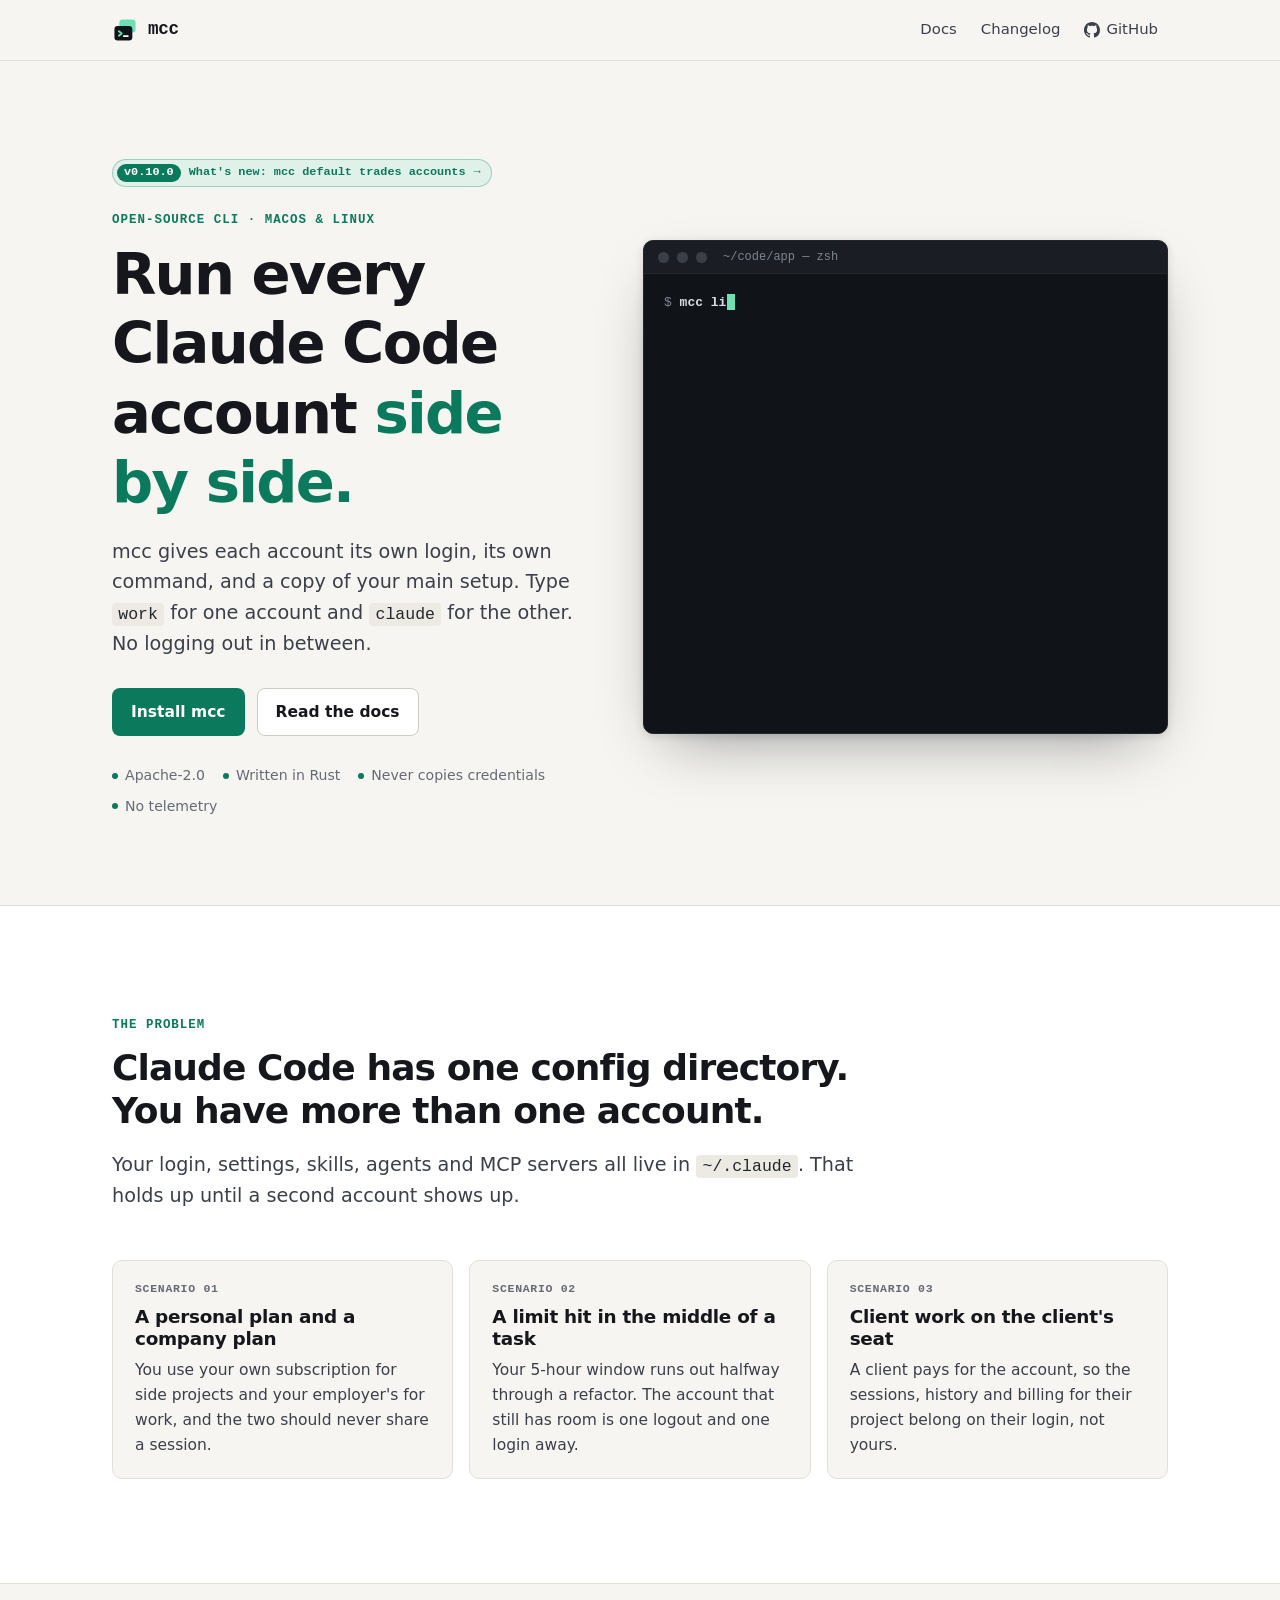
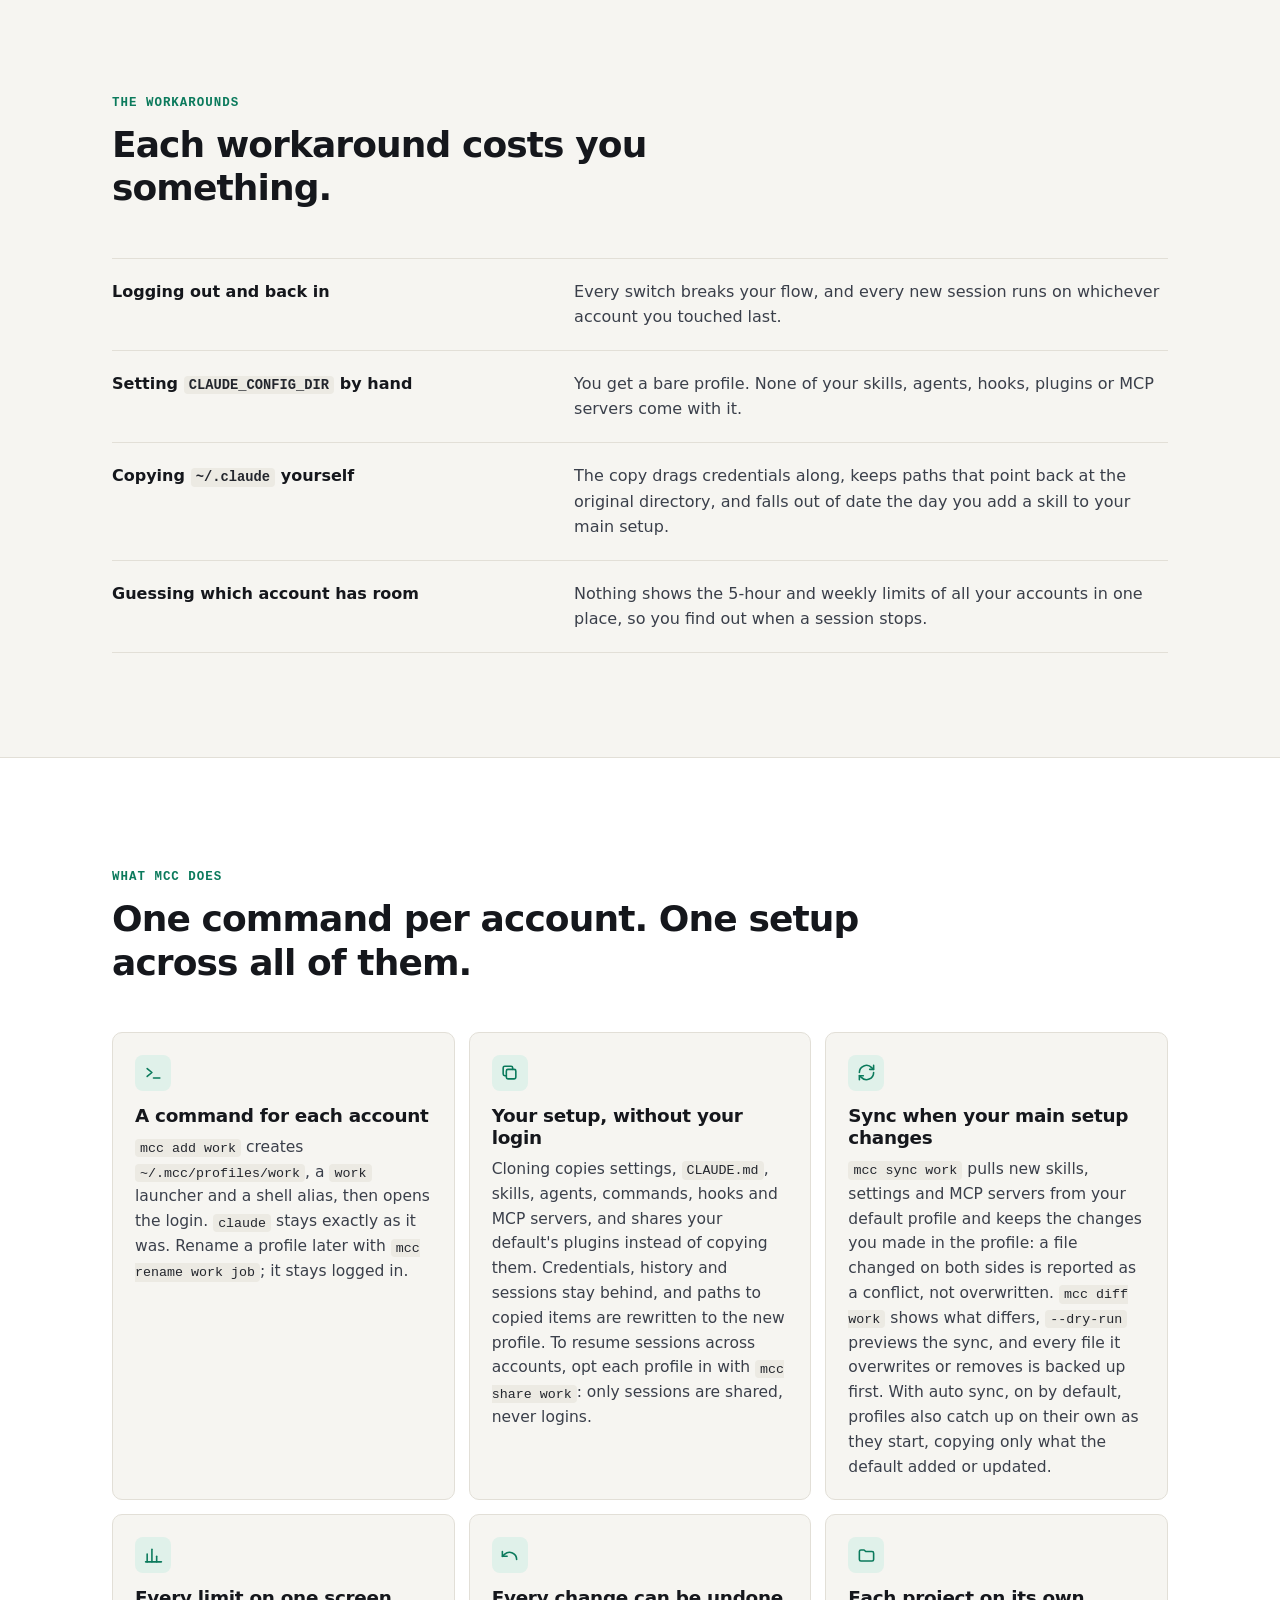
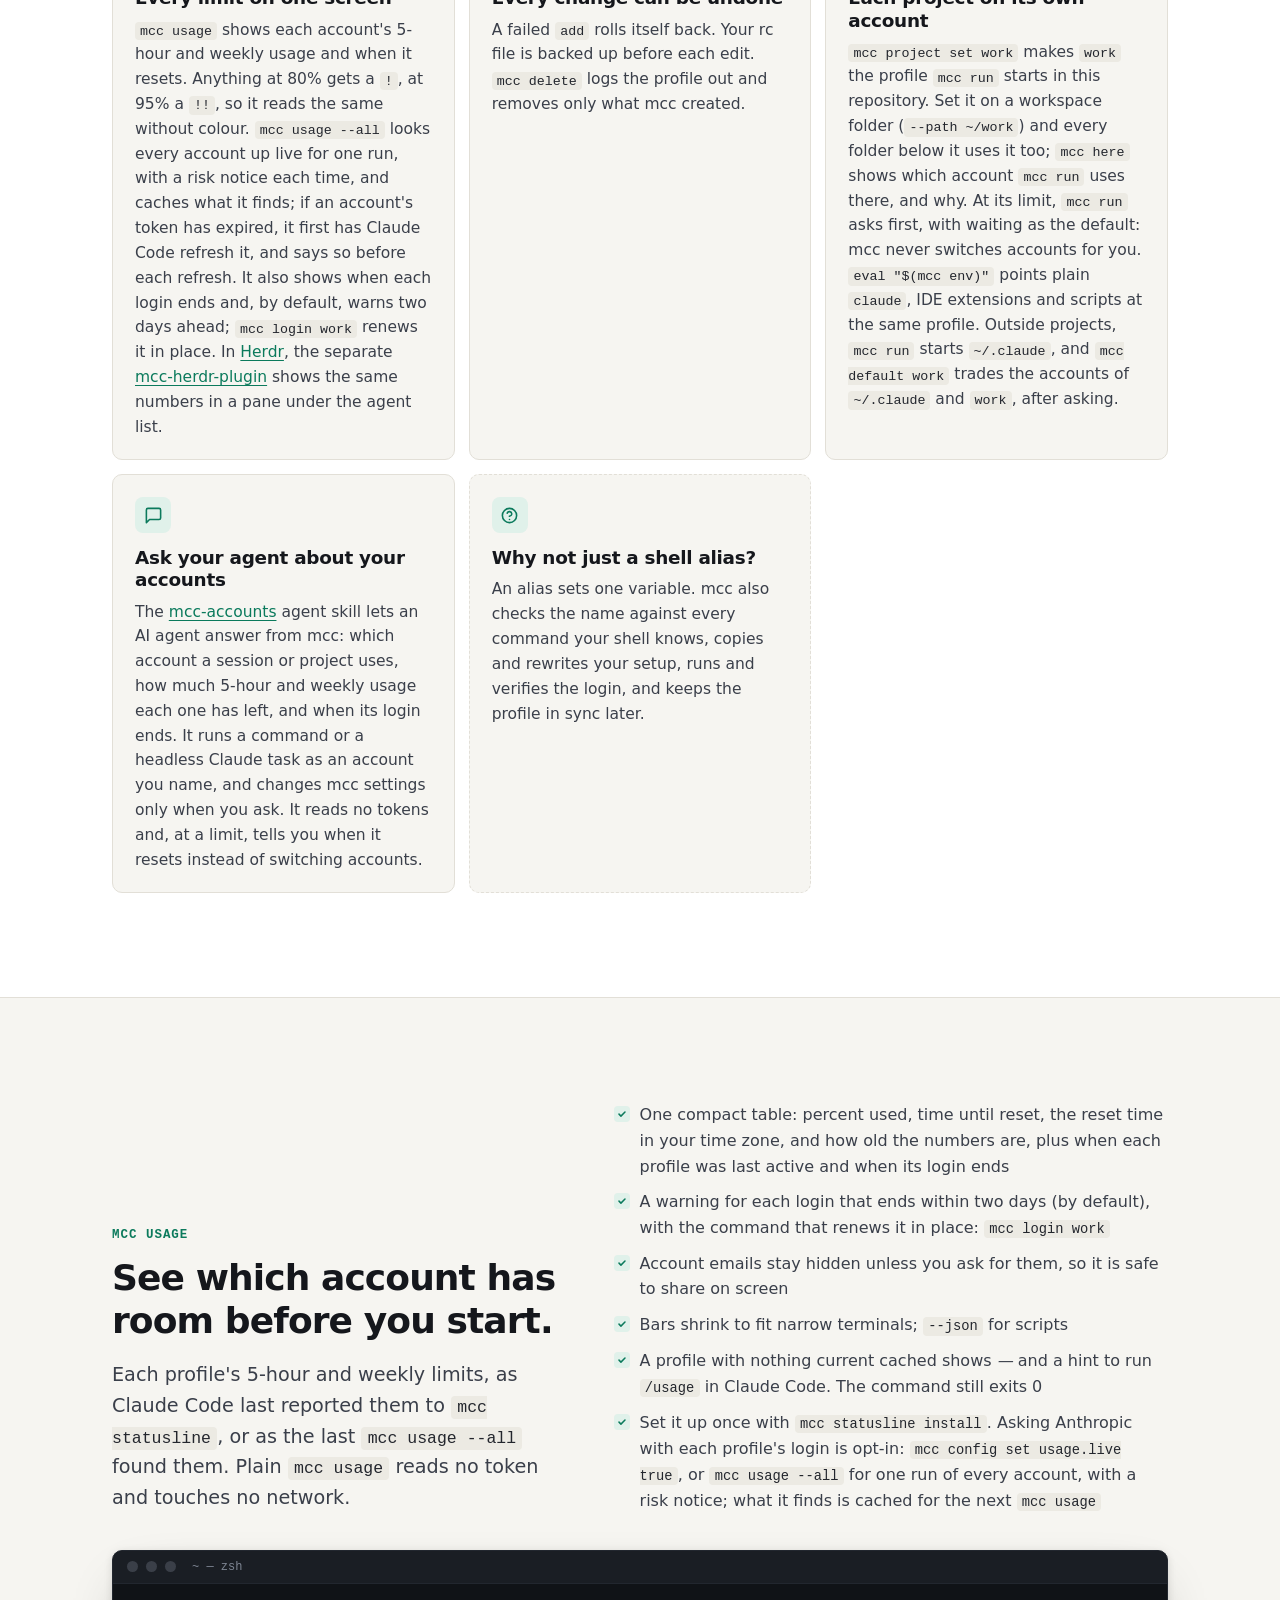
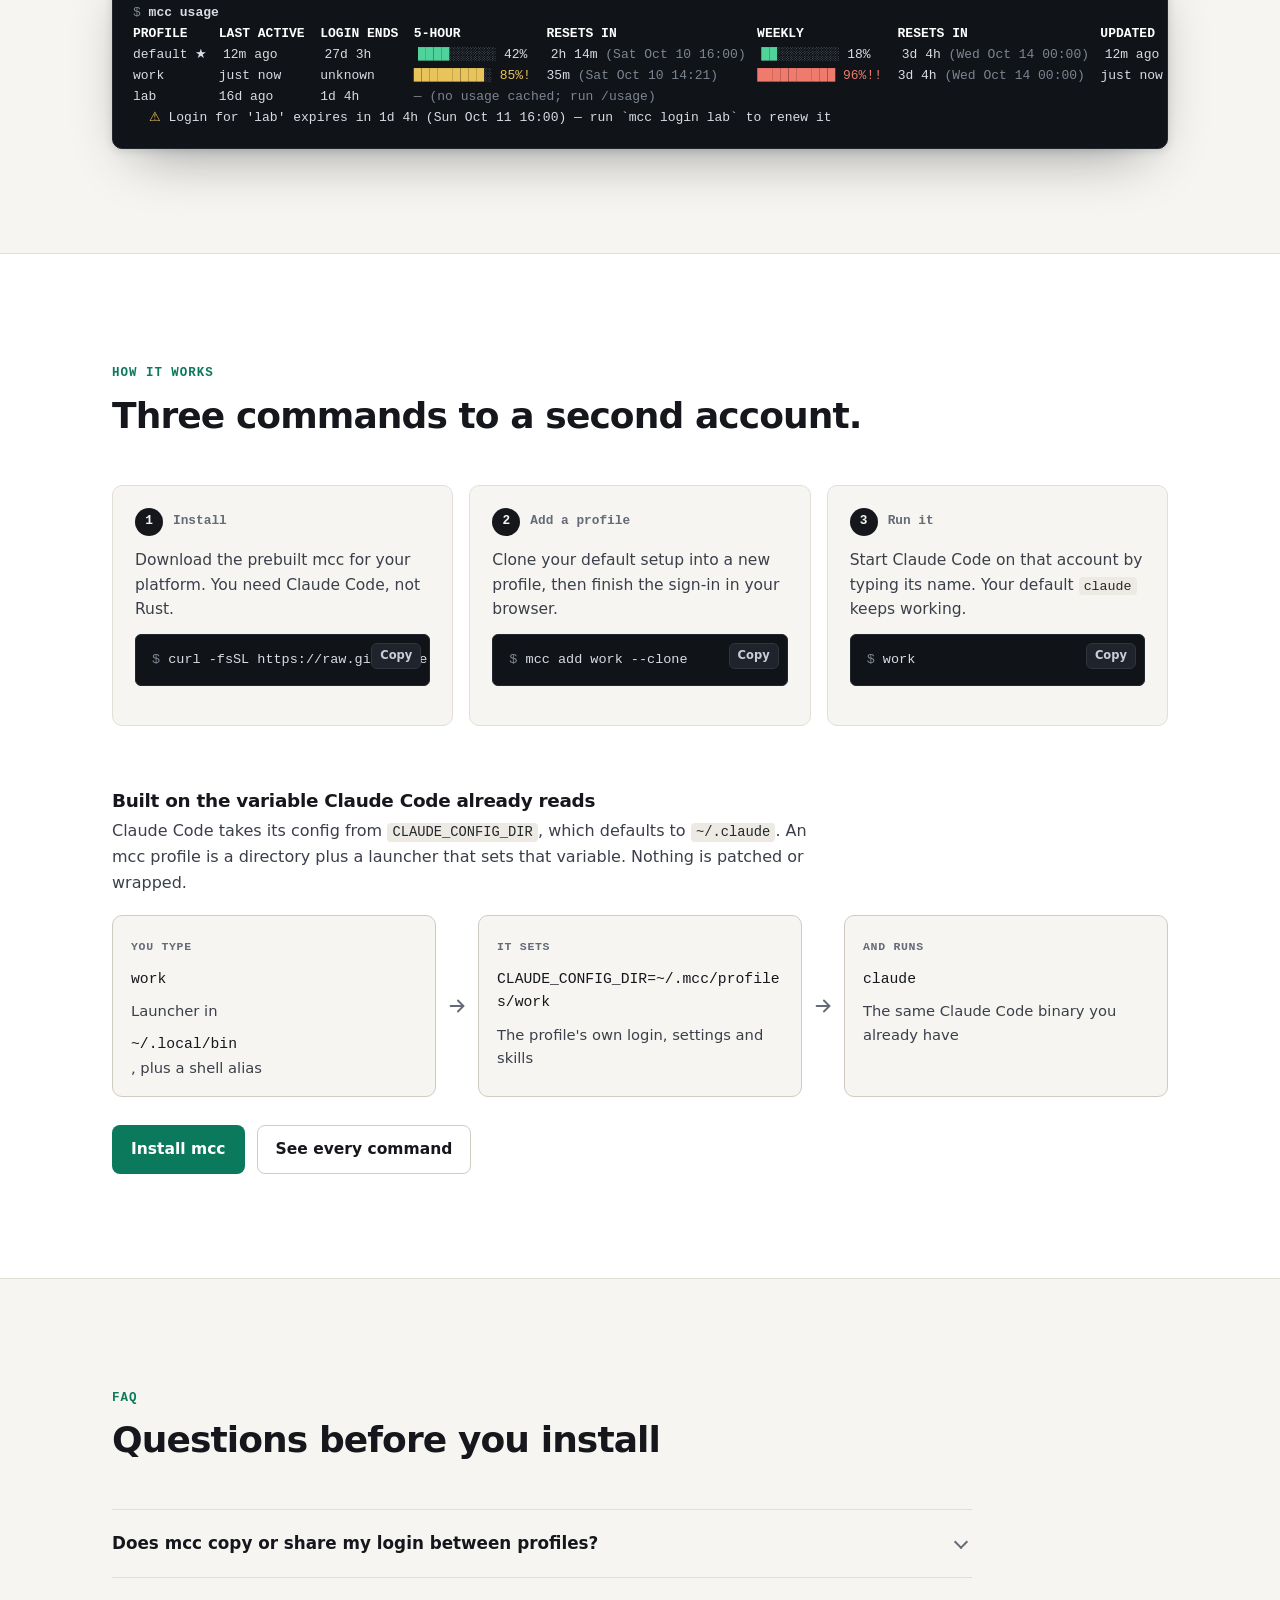
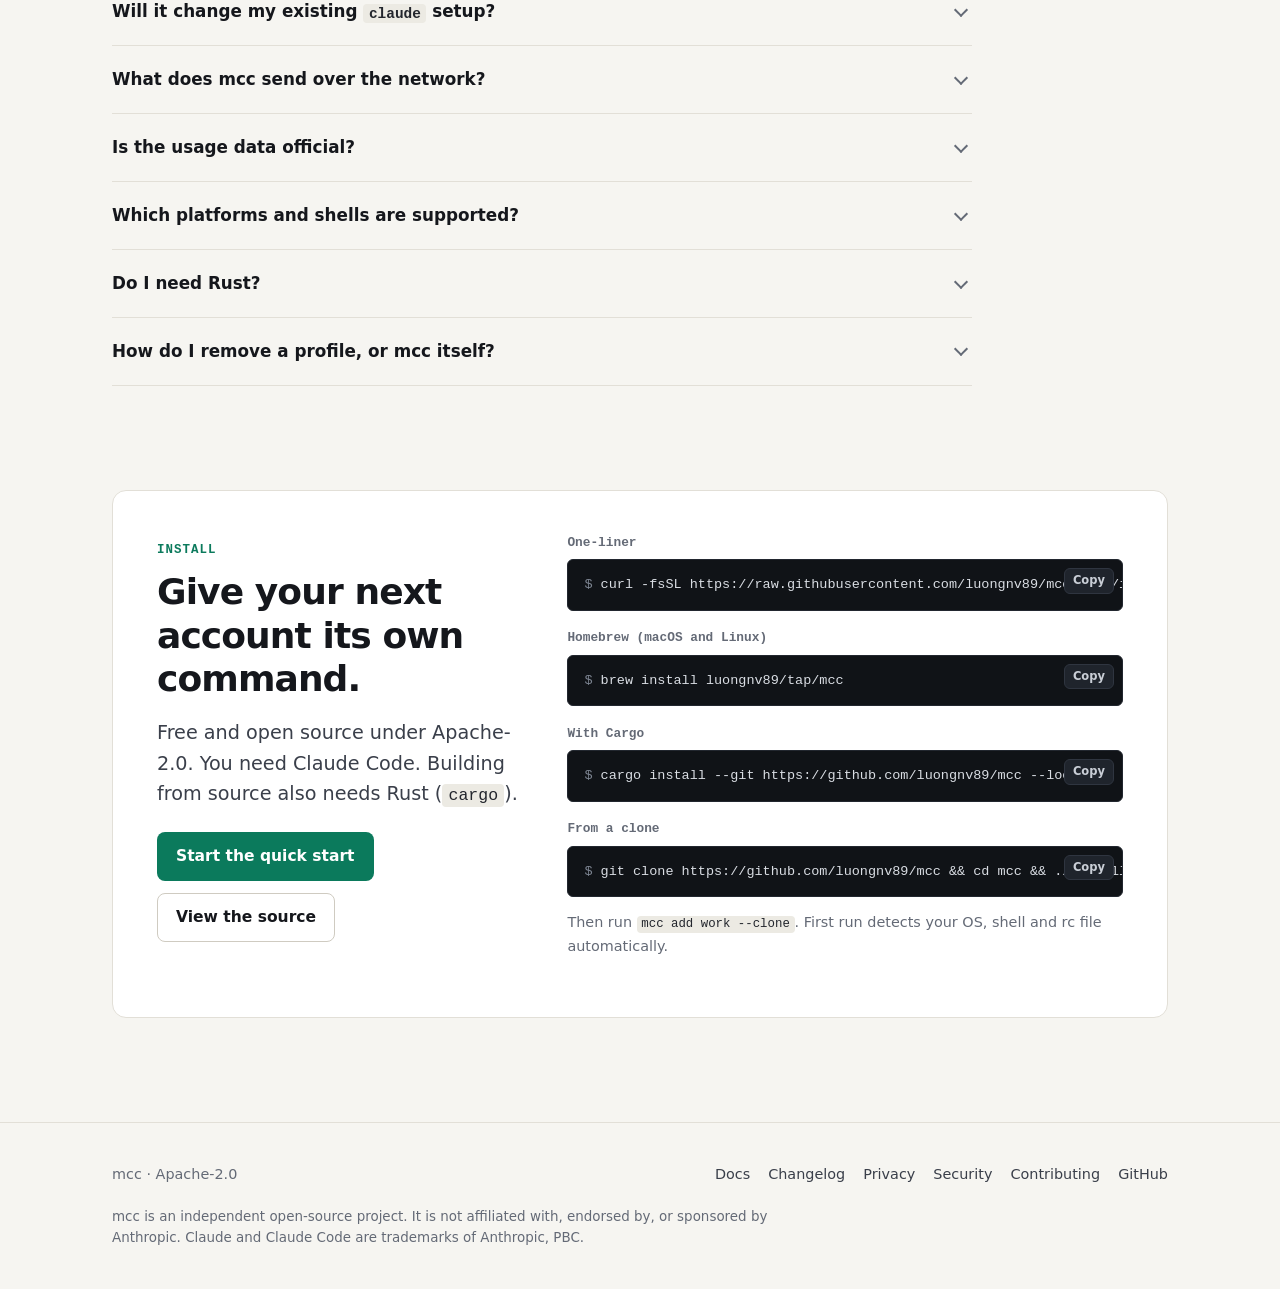
==== commit fe1dabc3: "docs(usage): show landing-page usage samples in the default weekly order (#126)" ====
--- a/docs/index.html
+++ b/docs/index.html
@@ -82,8 +82,8 @@
 <span class="soft">  <span class="b">●</span> 2 profiles · 1.6 GB on disk · add one with `mcc add &lt;alias&gt;`</span>
 <span class="p">$ </span><span class="c">mcc usage</span>
 <span class="w">PROFILE    5-HOUR  RESETS IN  WEEKLY  RESETS IN  UPDATED</span>
+work       12%     4h 10m     30%     5d 2h      48m ago
 default ★  85%!    35m        62%     3d 4h      just now
-work       12%     4h 10m     30%     5d 2h      48m ago
 <span class="p">$ </span><span class="c">work</span>     <span class="d"># Claude Code on the work account</span>
 <span class="p">$ </span><span class="c">claude</span>   <span class="d"># your default account, unchanged</span>
 <span class="p">$ </span><span class="c">mcc project set work</span>
@@ -215,8 +215,8 @@
 <pre><span class="p">$ </span><span class="c">mcc usage</span>
 <span class="w">PROFILE    LAST ACTIVE  LOGIN ENDS  5-HOUR           RESETS IN                  WEEKLY            RESETS IN                 UPDATED</span>
 default ★  12m ago      27d 3h      <span class="g">████</span><span class="d">░░░░░░</span> 42%   2h 14m <span class="d">(Sat Oct 10 16:00)</span>  <span class="g">██</span><span class="d">░░░░░░░░</span> 18%    3d 4h <span class="d">(Wed Oct 14 00:00)</span>  12m ago
+work       just now     unknown     <span class="y">█████████</span><span class="d">░</span> <span class="y">85%!</span>  35m <span class="d">(Sat Oct 10 14:21)</span>     <span class="r">██████████</span> <span class="r">96%!!</span>  3d 4h <span class="d">(Wed Oct 14 00:00)</span>  just now
 lab        16d ago      1d 4h       <span class="d">— (no usage cached; run /usage)</span>
-work       just now     unknown     <span class="y">█████████</span><span class="d">░</span> <span class="y">85%!</span>  35m <span class="d">(Sat Oct 10 14:21)</span>     <span class="r">██████████</span> <span class="r">96%!!</span>  3d 4h <span class="d">(Wed Oct 14 00:00)</span>  just now
   <span class="y">⚠</span> Login for 'lab' expires in 1d 4h (Sun Oct 11 16:00) — run `mcc login lab` to renew it</pre>
       </figure>
     </div>
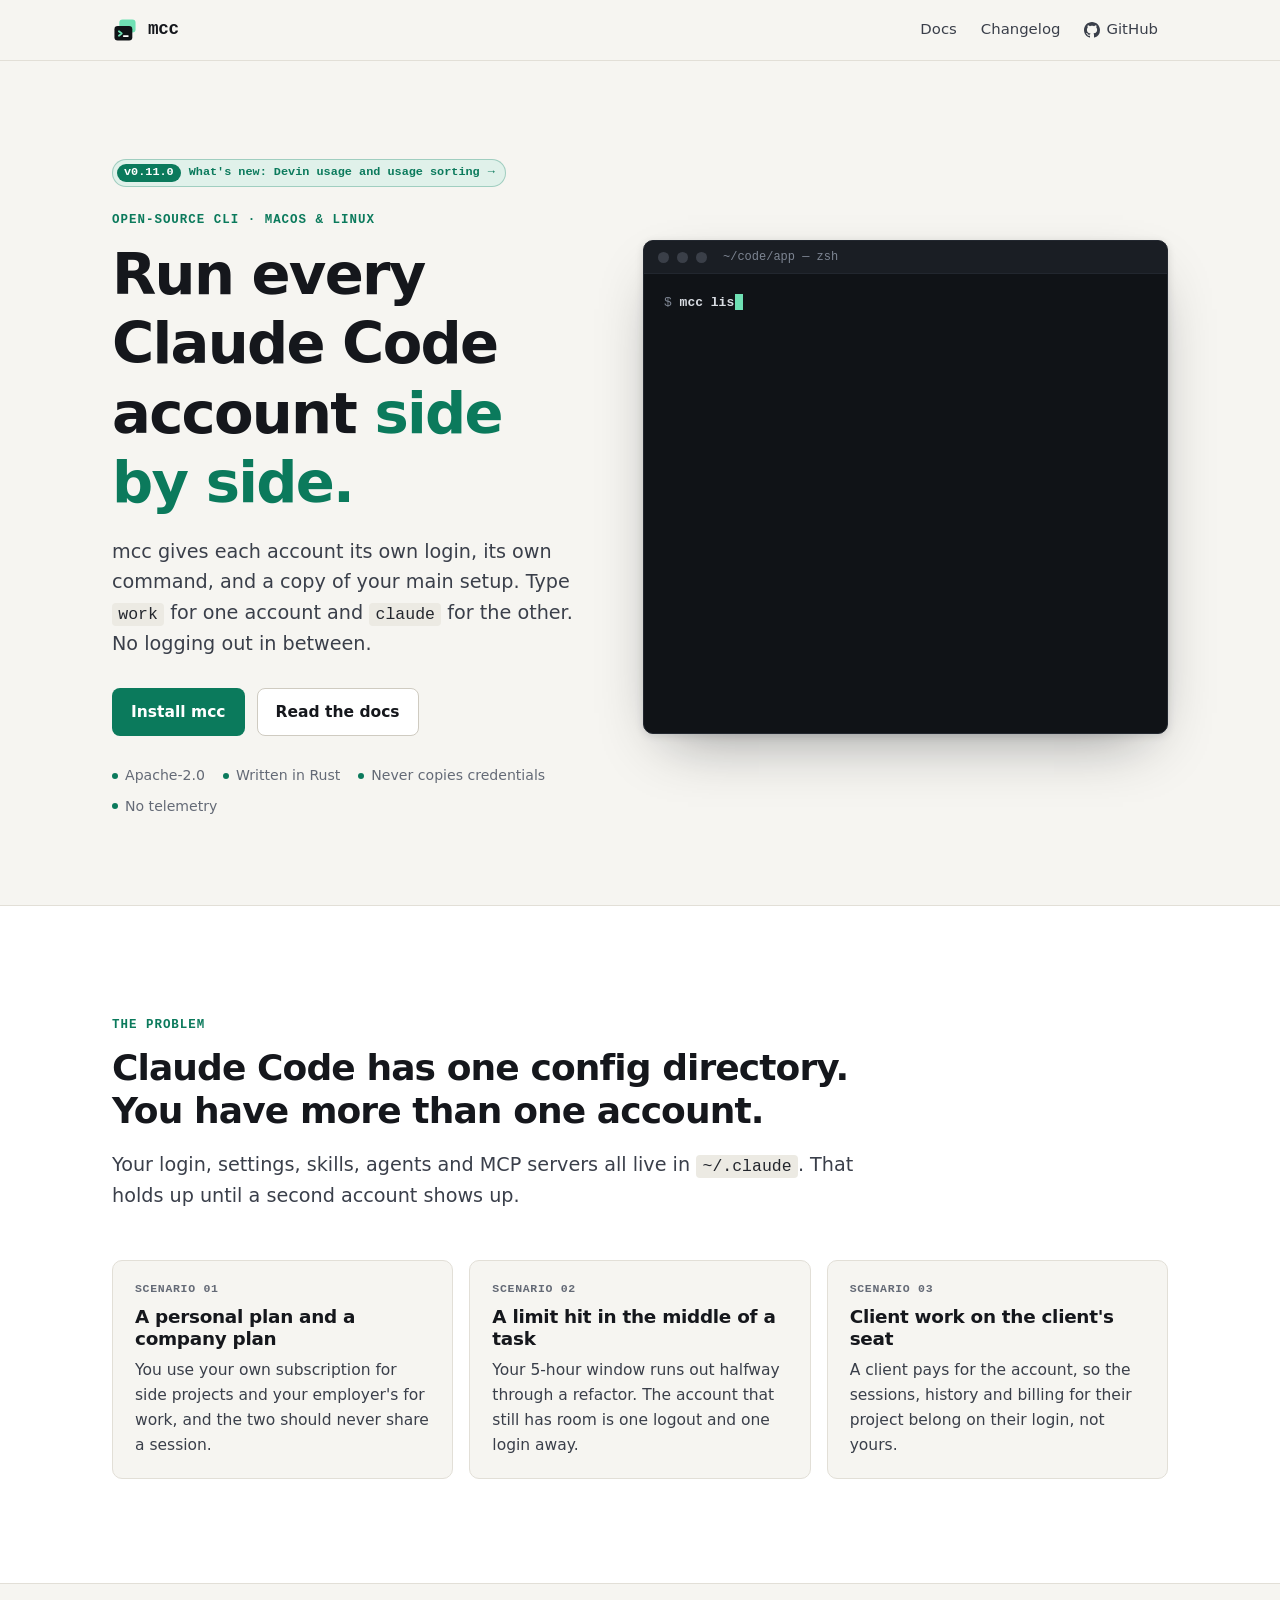
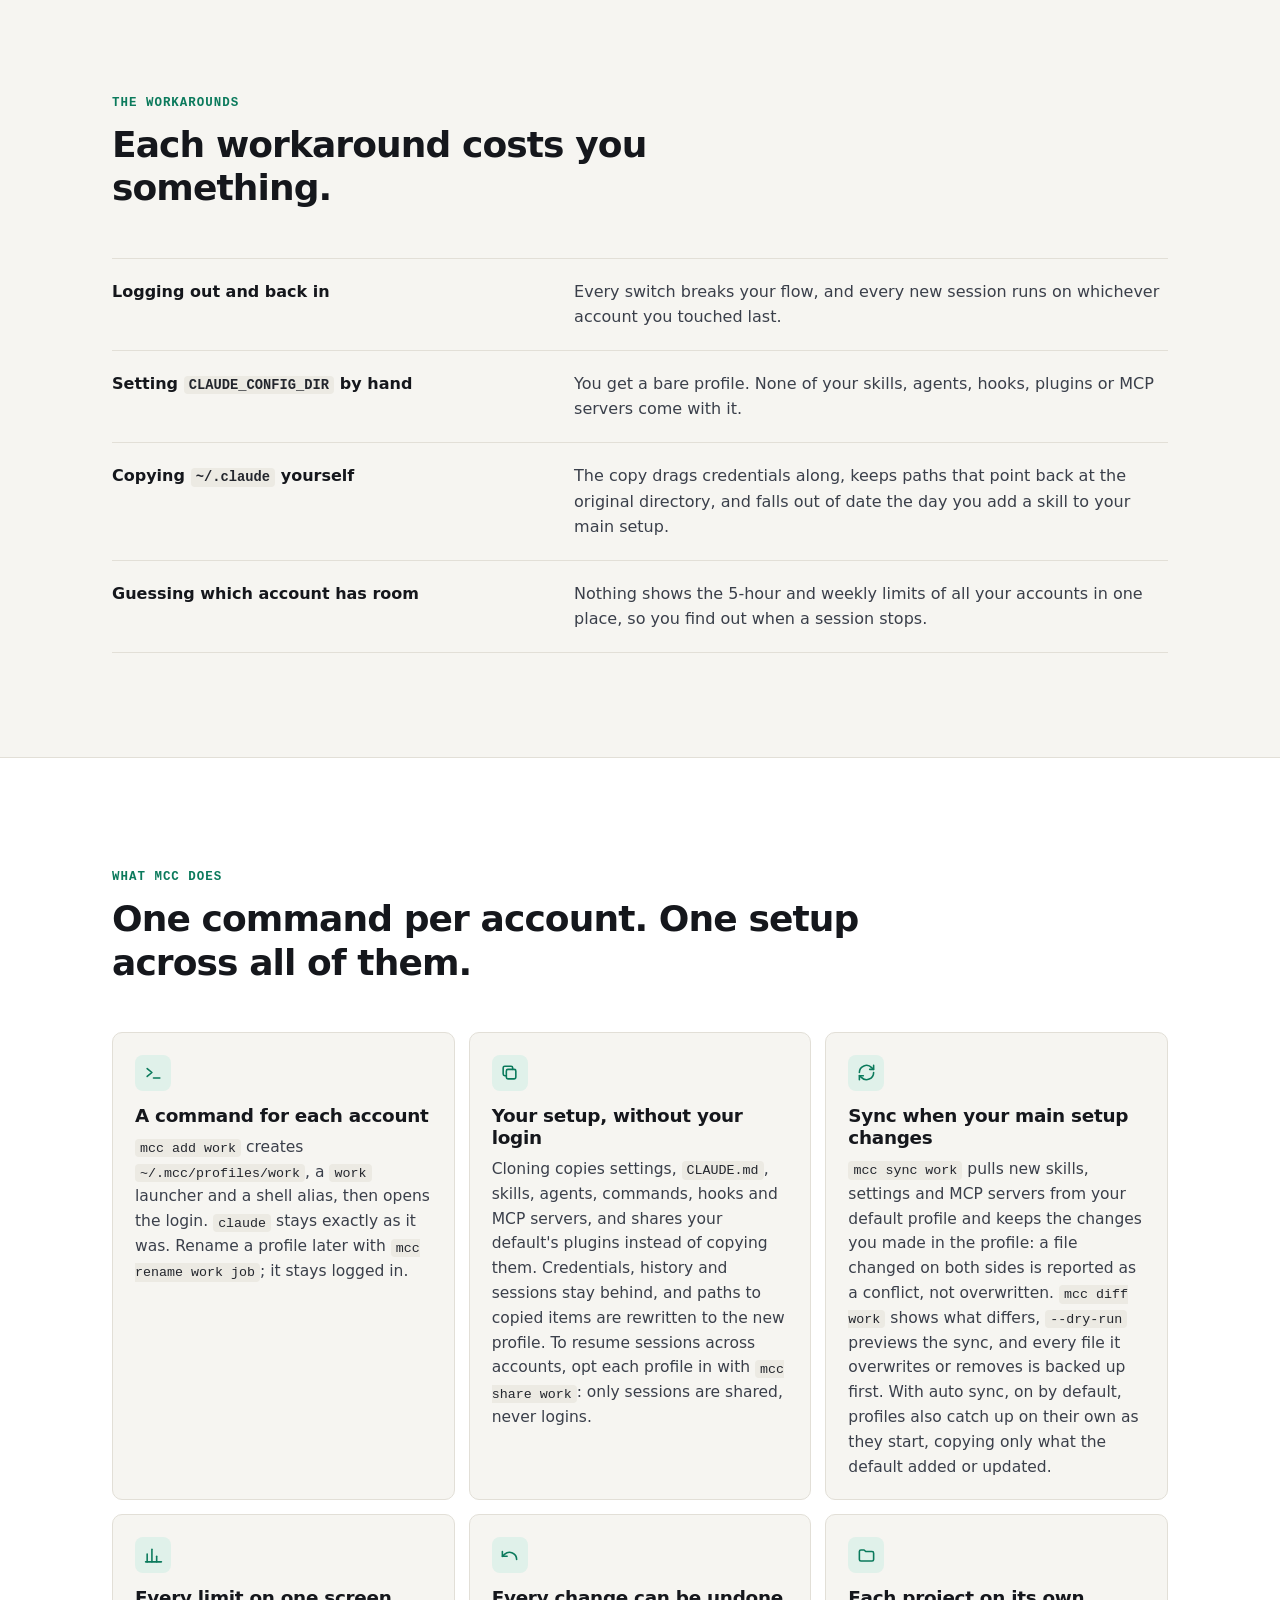
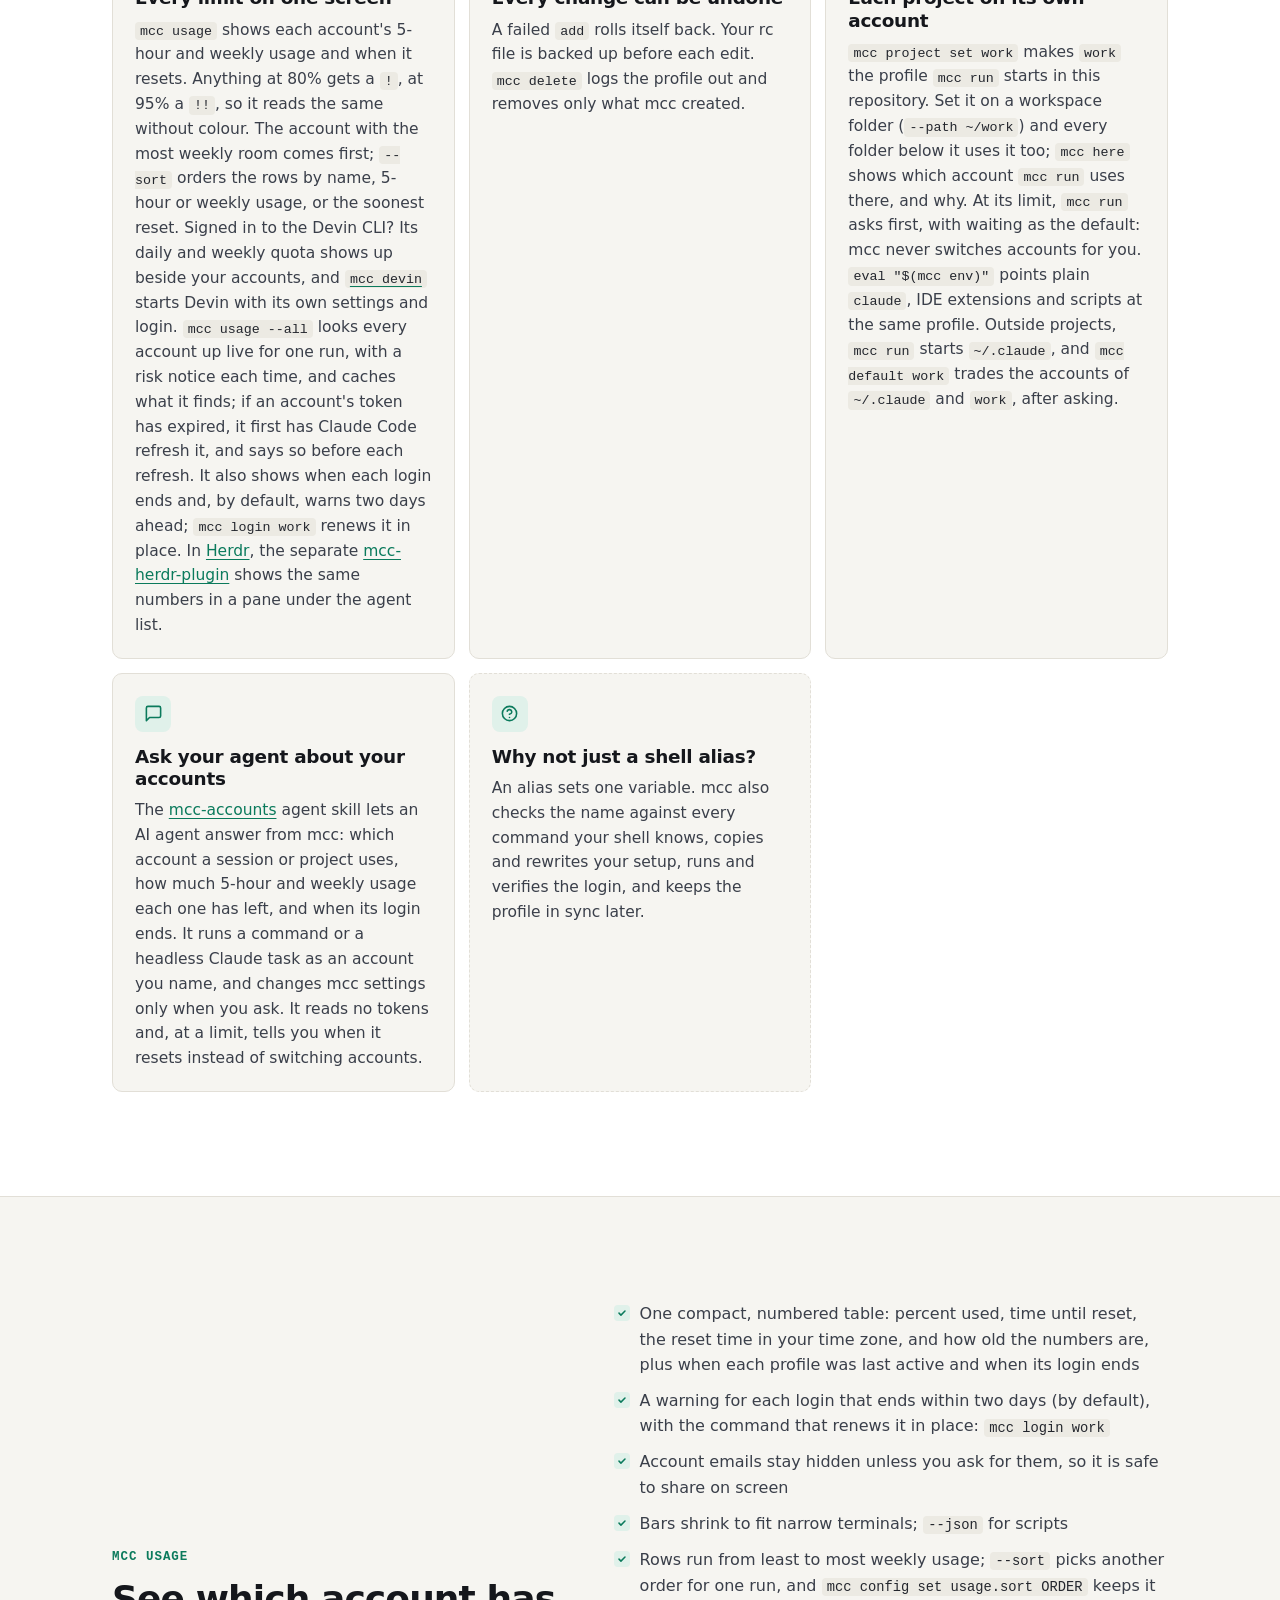
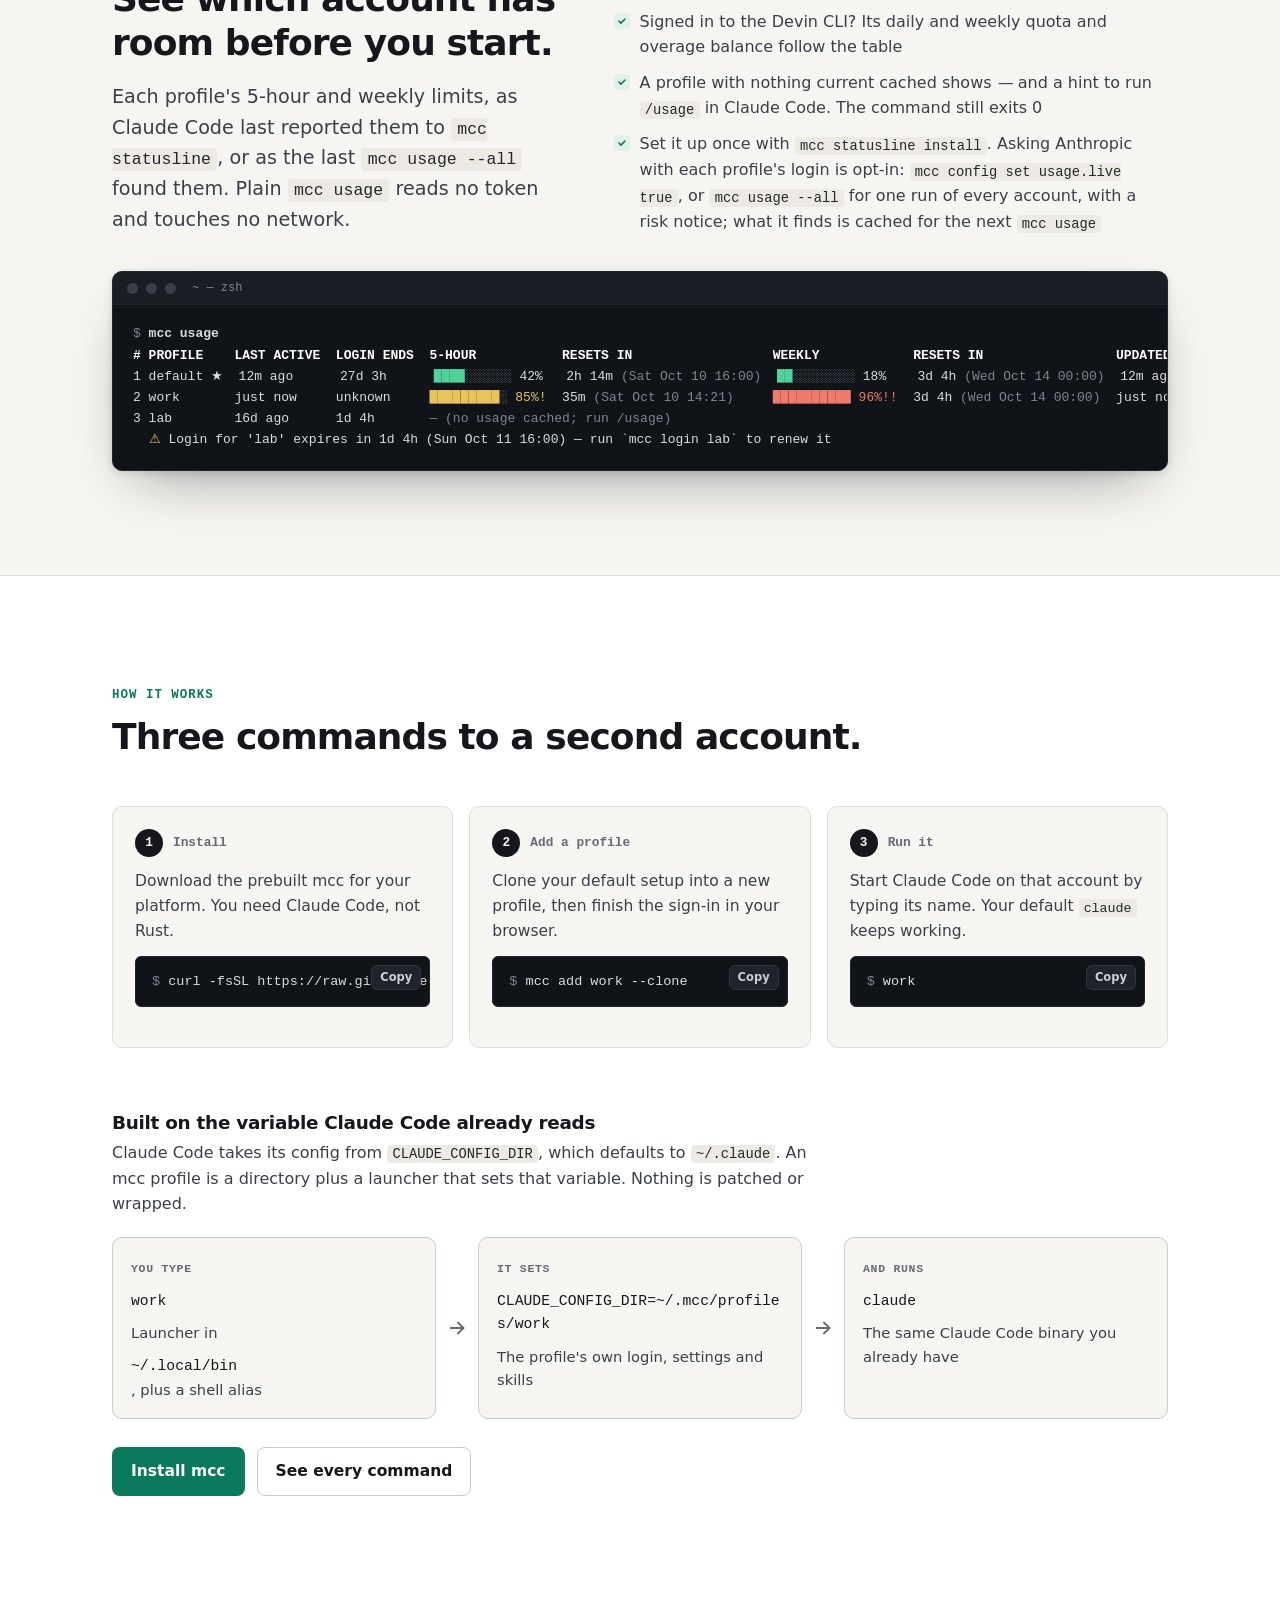
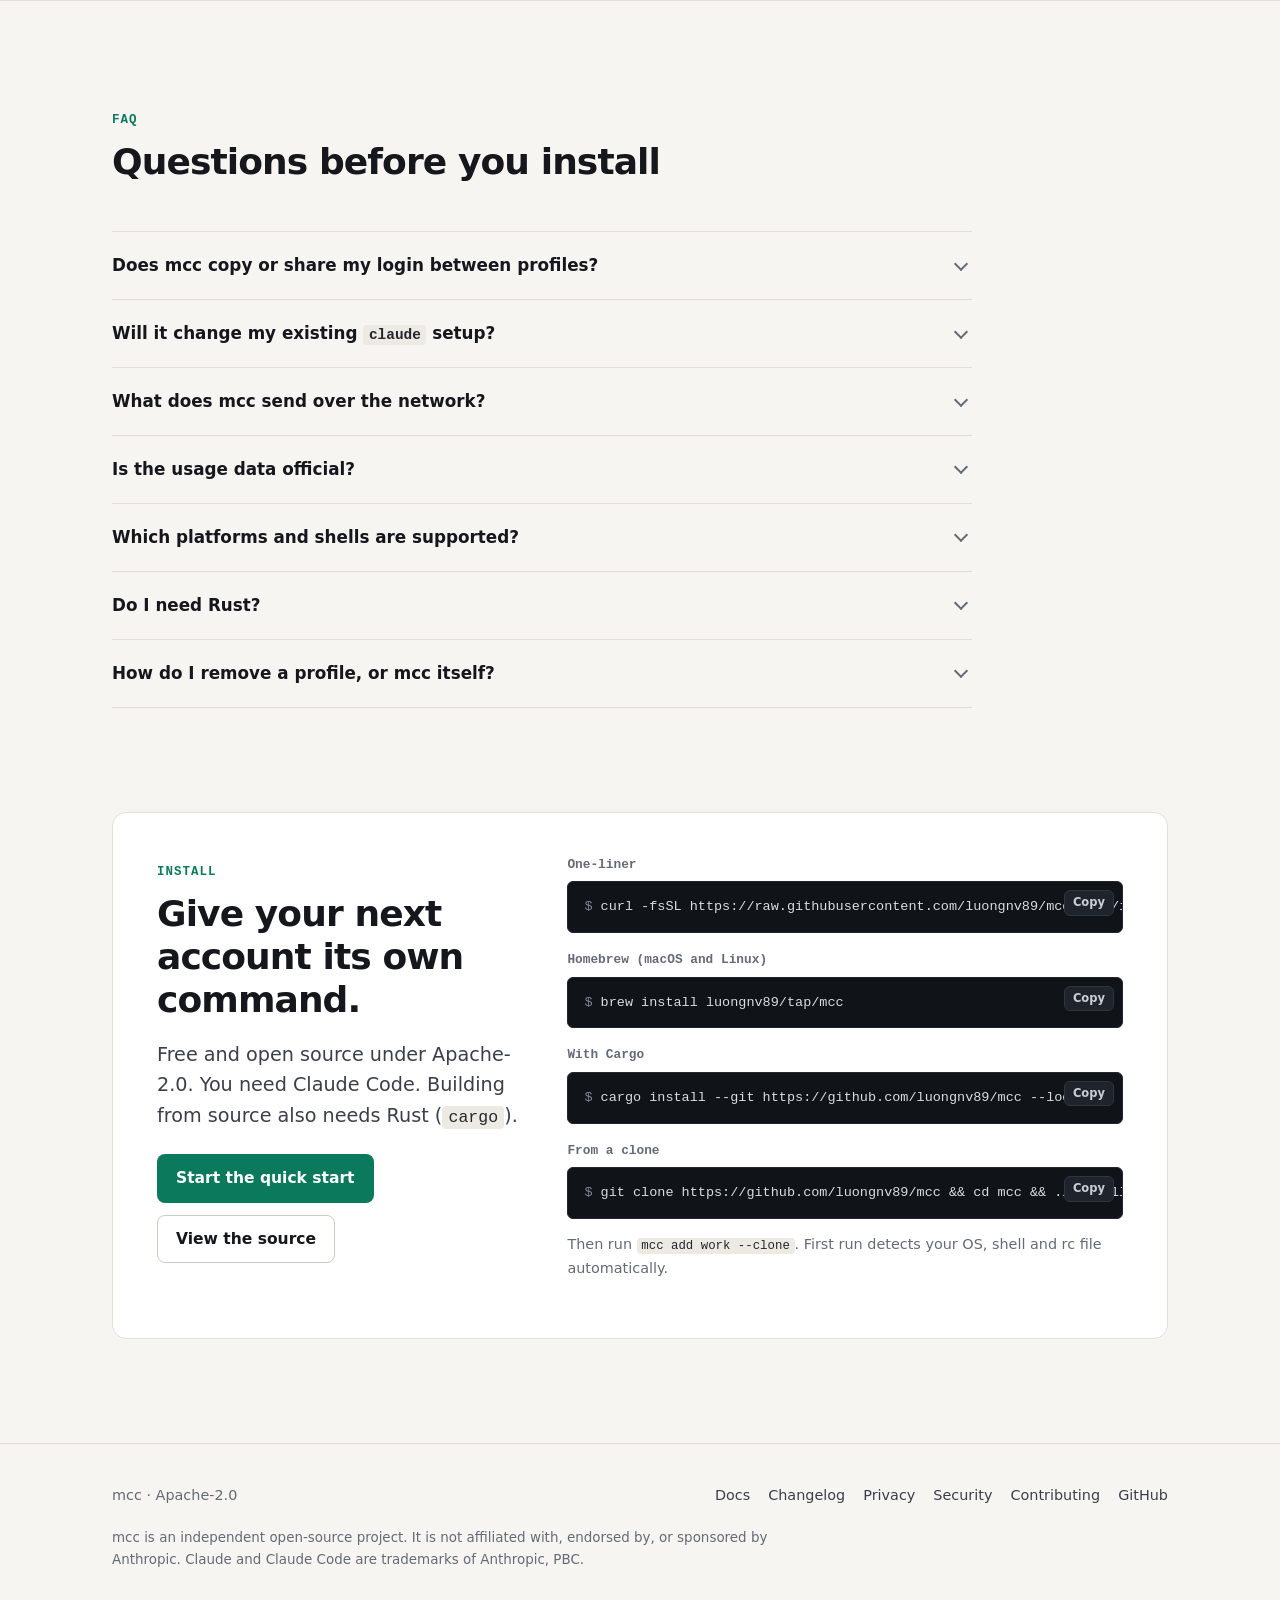
==== commit fbf2df38: "chore(release): v0.11.0" ====
--- a/docs/index.html
+++ b/docs/index.html
@@ -23,7 +23,7 @@
     "description": "Manage multiple Claude Code profiles (accounts) from one CLI.",
     "applicationCategory": "DeveloperApplication",
     "operatingSystem": "macOS, Linux",
-    "softwareVersion": "0.10.0",
+    "softwareVersion": "0.11.0",
     "license": "https://www.apache.org/licenses/LICENSE-2.0",
     "codeRepository": "https://github.com/luongnv89/mcc",
     "offers": { "@type": "Offer", "price": "0", "priceCurrency": "USD" }
@@ -56,7 +56,7 @@
   <section class="hero">
     <div class="wrap hero-grid">
       <div>
-        <p class="hero-release"><a class="pill pill-link" href="changelog.html#v0.10.0"><span class="pill-tag">v0.10.0</span> What's new: mcc default trades accounts<span aria-hidden="true">→</span></a></p>
+        <p class="hero-release"><a class="pill pill-link" href="changelog.html#v0.11.0"><span class="pill-tag">v0.11.0</span> What's new: Devin usage and usage sorting<span aria-hidden="true">→</span></a></p>
         <span class="eyebrow">Open-source CLI · macOS &amp; Linux</span>
         <h1>Run every Claude Code account <span class="hl">side by side.</span></h1>
         <p class="lede">mcc gives each account its own login, its own command, and a copy of your main setup. Type <code>work</code> for one account and <code>claude</code> for the other. No logging out in between.</p>
@@ -76,14 +76,14 @@
         <div class="term-bar" aria-hidden="true"><i></i><i></i><i></i><span>~/code/app — zsh</span></div>
         <div class="tour-screen">
 <pre><span class="p">$ </span><span class="c">mcc list</span>
-<span class="w">NAME       ACCOUNT  5H          WEEK      LAST USED  SYNC</span>
-default ★  —        85%! (35m)  62% (3d)  just now   —
-work       Acme     12% (4h)    30% (5d)  48m ago    ✓
+<span class="w"># NAME       ACCOUNT  5H          WEEK      LAST USED  SYNC</span>
+1 default ★  —        85%! (35m)  62% (3d)  just now   —
+2 work       Acme     12% (4h)    30% (5d)  48m ago    ✓
 <span class="soft">  <span class="b">●</span> 2 profiles · 1.6 GB on disk · add one with `mcc add &lt;alias&gt;`</span>
 <span class="p">$ </span><span class="c">mcc usage</span>
-<span class="w">PROFILE    5-HOUR  RESETS IN  WEEKLY  RESETS IN  UPDATED</span>
-work       12%     4h 10m     30%     5d 2h      48m ago
-default ★  85%!    35m        62%     3d 4h      just now
+<span class="w"># PROFILE    5-HOUR  RESETS IN  WEEKLY  RESETS IN  UPDATED</span>
+1 work       12%     4h 10m     30%     5d 2h      48m ago
+2 default ★  85%!    35m        62%     3d 4h      just now
 <span class="p">$ </span><span class="c">work</span>     <span class="d"># Claude Code on the work account</span>
 <span class="p">$ </span><span class="c">claude</span>   <span class="d"># your default account, unchanged</span>
 <span class="p">$ </span><span class="c">mcc project set work</span>
@@ -166,7 +166,7 @@
         <article class="card feature">
           <div class="icon" aria-hidden="true"><svg viewBox="0 0 24 24" fill="none" stroke="currentColor" stroke-width="2" stroke-linecap="round" stroke-linejoin="round"><path d="M4 20V10"/><path d="M10 20V4"/><path d="M16 20v-7"/><path d="M22 20H2"/></svg></div>
           <h3>Every limit on one screen</h3>
-          <p><code>mcc usage</code> shows each account's 5-hour and weekly usage and when it resets. Anything at 80% gets a <code>!</code>, at 95% a <code>!!</code>, so it reads the same without colour. <code>mcc usage --all</code> looks every account up live for one run, with a risk notice each time, and caches what it finds; if an account's token has expired, it first has Claude Code refresh it, and says so before each refresh. It also shows when each login ends and, by default, warns two days ahead; <code>mcc login work</code> renews it in place. In <a href="https://herdr.dev">Herdr</a>, the separate <a href="https://github.com/luongnv89/mcc-herdr-plugin">mcc-herdr-plugin</a> shows the same numbers in a pane under the agent list.</p>
+          <p><code>mcc usage</code> shows each account's 5-hour and weekly usage and when it resets. Anything at 80% gets a <code>!</code>, at 95% a <code>!!</code>, so it reads the same without colour. The account with the most weekly room comes first; <code>--sort</code> orders the rows by name, 5-hour or weekly usage, or the soonest reset. Signed in to the Devin CLI? Its daily and weekly quota shows up beside your accounts, and <a href="docs.html#cmd-devin"><code>mcc devin</code></a> starts Devin with its own settings and login. <code>mcc usage --all</code> looks every account up live for one run, with a risk notice each time, and caches what it finds; if an account's token has expired, it first has Claude Code refresh it, and says so before each refresh. It also shows when each login ends and, by default, warns two days ahead; <code>mcc login work</code> renews it in place. In <a href="https://herdr.dev">Herdr</a>, the separate <a href="https://github.com/luongnv89/mcc-herdr-plugin">mcc-herdr-plugin</a> shows the same numbers in a pane under the agent list.</p>
         </article>
         <article class="card feature">
           <div class="icon" aria-hidden="true"><svg viewBox="0 0 24 24" fill="none" stroke="currentColor" stroke-width="2" stroke-linecap="round" stroke-linejoin="round"><path d="M3 7v6h6"/><path d="M21 17a9 9 0 00-15-6.7L3 13"/></svg></div>
@@ -202,10 +202,12 @@
         <p class="lede" style="margin:0">Each profile's 5-hour and weekly limits, as Claude Code last reported them to <code>mcc statusline</code>, or as the last <code>mcc usage --all</code> found them. Plain <code>mcc usage</code> reads no token and touches no network.</p>
         </div>
         <ul class="checks">
-          <li>One compact table: percent used, time until reset, the reset time in your time zone, and how old the numbers are, plus when each profile was last active and when its login ends</li>
+          <li>One compact, numbered table: percent used, time until reset, the reset time in your time zone, and how old the numbers are, plus when each profile was last active and when its login ends</li>
           <li>A warning for each login that ends within two days (by default), with the command that renews it in place: <code>mcc login work</code></li>
           <li>Account emails stay hidden unless you ask for them, so it is safe to share on screen</li>
           <li>Bars shrink to fit narrow terminals; <code>--json</code> for scripts</li>
+          <li>Rows run from least to most weekly usage; <code>--sort</code> picks another order for one run, and <code>mcc config set usage.sort ORDER</code> keeps it</li>
+          <li>Signed in to the Devin CLI? Its daily and weekly quota and overage balance follow the table</li>
           <li>A profile with nothing current cached shows <em>—</em> and a hint to run <code>/usage</code> in Claude Code. The command still exits 0</li>
           <li>Set it up once with <code>mcc statusline install</code>. Asking Anthropic with each profile's login is opt-in: <code>mcc config set usage.live true</code>, or <code>mcc usage --all</code> for one run of every account, with a risk notice; what it finds is cached for the next <code>mcc usage</code></li>
         </ul>
@@ -213,10 +215,10 @@
       <figure class="term" style="margin:0" aria-label="Terminal: mcc usage output for three profiles">
         <div class="term-bar" aria-hidden="true"><i></i><i></i><i></i><span>~ — zsh</span></div>
 <pre><span class="p">$ </span><span class="c">mcc usage</span>
-<span class="w">PROFILE    LAST ACTIVE  LOGIN ENDS  5-HOUR           RESETS IN                  WEEKLY            RESETS IN                 UPDATED</span>
-default ★  12m ago      27d 3h      <span class="g">████</span><span class="d">░░░░░░</span> 42%   2h 14m <span class="d">(Sat Oct 10 16:00)</span>  <span class="g">██</span><span class="d">░░░░░░░░</span> 18%    3d 4h <span class="d">(Wed Oct 14 00:00)</span>  12m ago
-work       just now     unknown     <span class="y">█████████</span><span class="d">░</span> <span class="y">85%!</span>  35m <span class="d">(Sat Oct 10 14:21)</span>     <span class="r">██████████</span> <span class="r">96%!!</span>  3d 4h <span class="d">(Wed Oct 14 00:00)</span>  just now
-lab        16d ago      1d 4h       <span class="d">— (no usage cached; run /usage)</span>
+<span class="w"># PROFILE    LAST ACTIVE  LOGIN ENDS  5-HOUR           RESETS IN                  WEEKLY            RESETS IN                 UPDATED</span>
+1 default ★  12m ago      27d 3h      <span class="g">████</span><span class="d">░░░░░░</span> 42%   2h 14m <span class="d">(Sat Oct 10 16:00)</span>  <span class="g">██</span><span class="d">░░░░░░░░</span> 18%    3d 4h <span class="d">(Wed Oct 14 00:00)</span>  12m ago
+2 work       just now     unknown     <span class="y">█████████</span><span class="d">░</span> <span class="y">85%!</span>  35m <span class="d">(Sat Oct 10 14:21)</span>     <span class="r">██████████</span> <span class="r">96%!!</span>  3d 4h <span class="d">(Wed Oct 14 00:00)</span>  just now
+3 lab        16d ago      1d 4h       <span class="d">— (no usage cached; run /usage)</span>
   <span class="y">⚠</span> Login for 'lab' expires in 1d 4h (Sun Oct 11 16:00) — run `mcc login lab` to renew it</pre>
       </figure>
     </div>
@@ -283,7 +285,7 @@
         </details>
         <details>
           <summary>What does mcc send over the network?</summary>
-          <div><p>By default, nothing: <code>mcc list</code>, <code>mcc usage</code> and <code>mcc run</code> read the usage <code>mcc statusline</code> cached on your machine. Only if you turn on the live lookup (<code>mcc config set usage.live true</code>), or run <code>mcc usage --all</code> for one live look at every account (it prints a risk notice each time), does mcc ask Anthropic's usage endpoint, each profile with its own token. The token is never printed, logged or written to disk. mcc has no telemetry or analytics. Details are on the <a href="privacy.html">privacy page</a>.</p></div>
+          <div><p>By default, nothing: <code>mcc list</code>, <code>mcc usage</code> and <code>mcc run</code> read the usage <code>mcc statusline</code> cached on your machine. Only if you turn on the live lookup (<code>mcc config set usage.live true</code>), or run <code>mcc usage --all</code> for one live look at every account (it prints a risk notice each time), does mcc ask Anthropic's usage endpoint, each profile with its own token, and, when the Devin CLI is signed in, Devin's quota API with Devin's own login. A token is never printed, logged or written to disk. mcc has no telemetry or analytics. Details are on the <a href="privacy.html">privacy page</a>.</p></div>
         </details>
         <details>
           <summary>Is the usage data official?</summary>
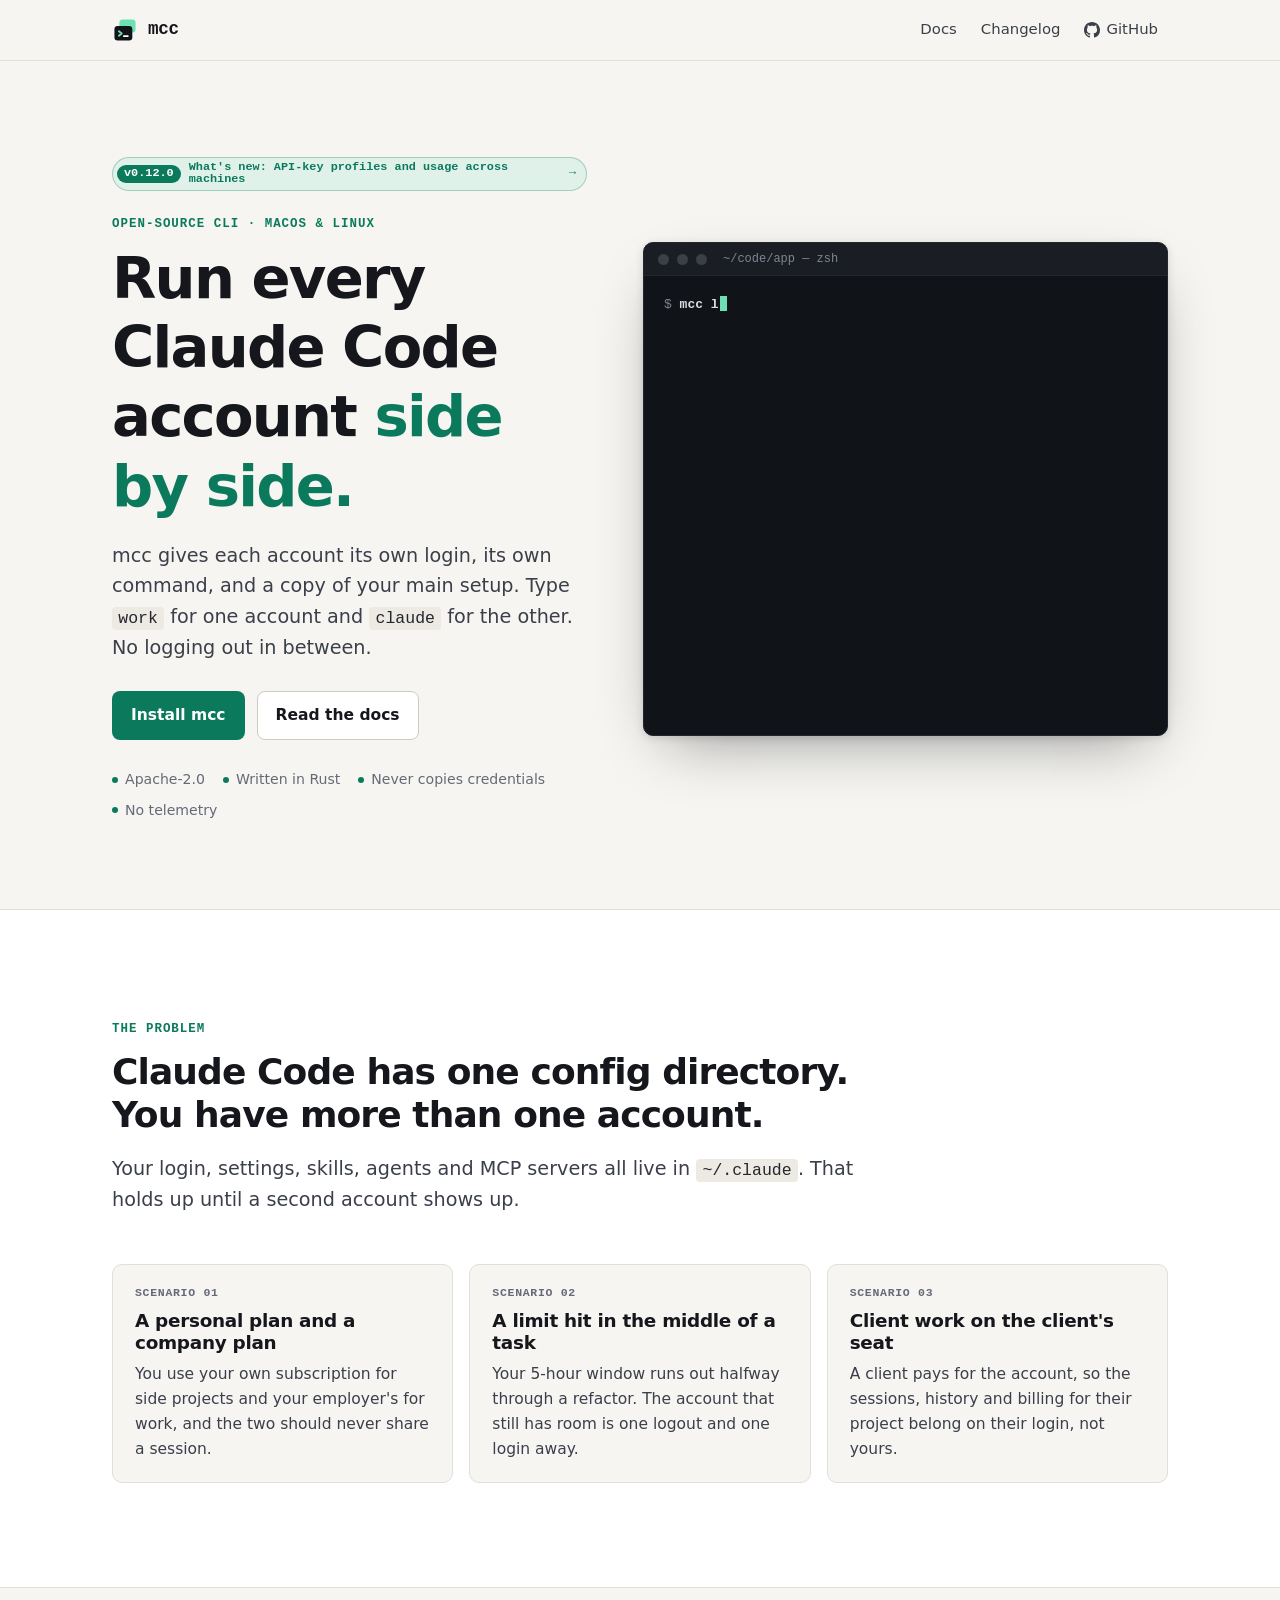
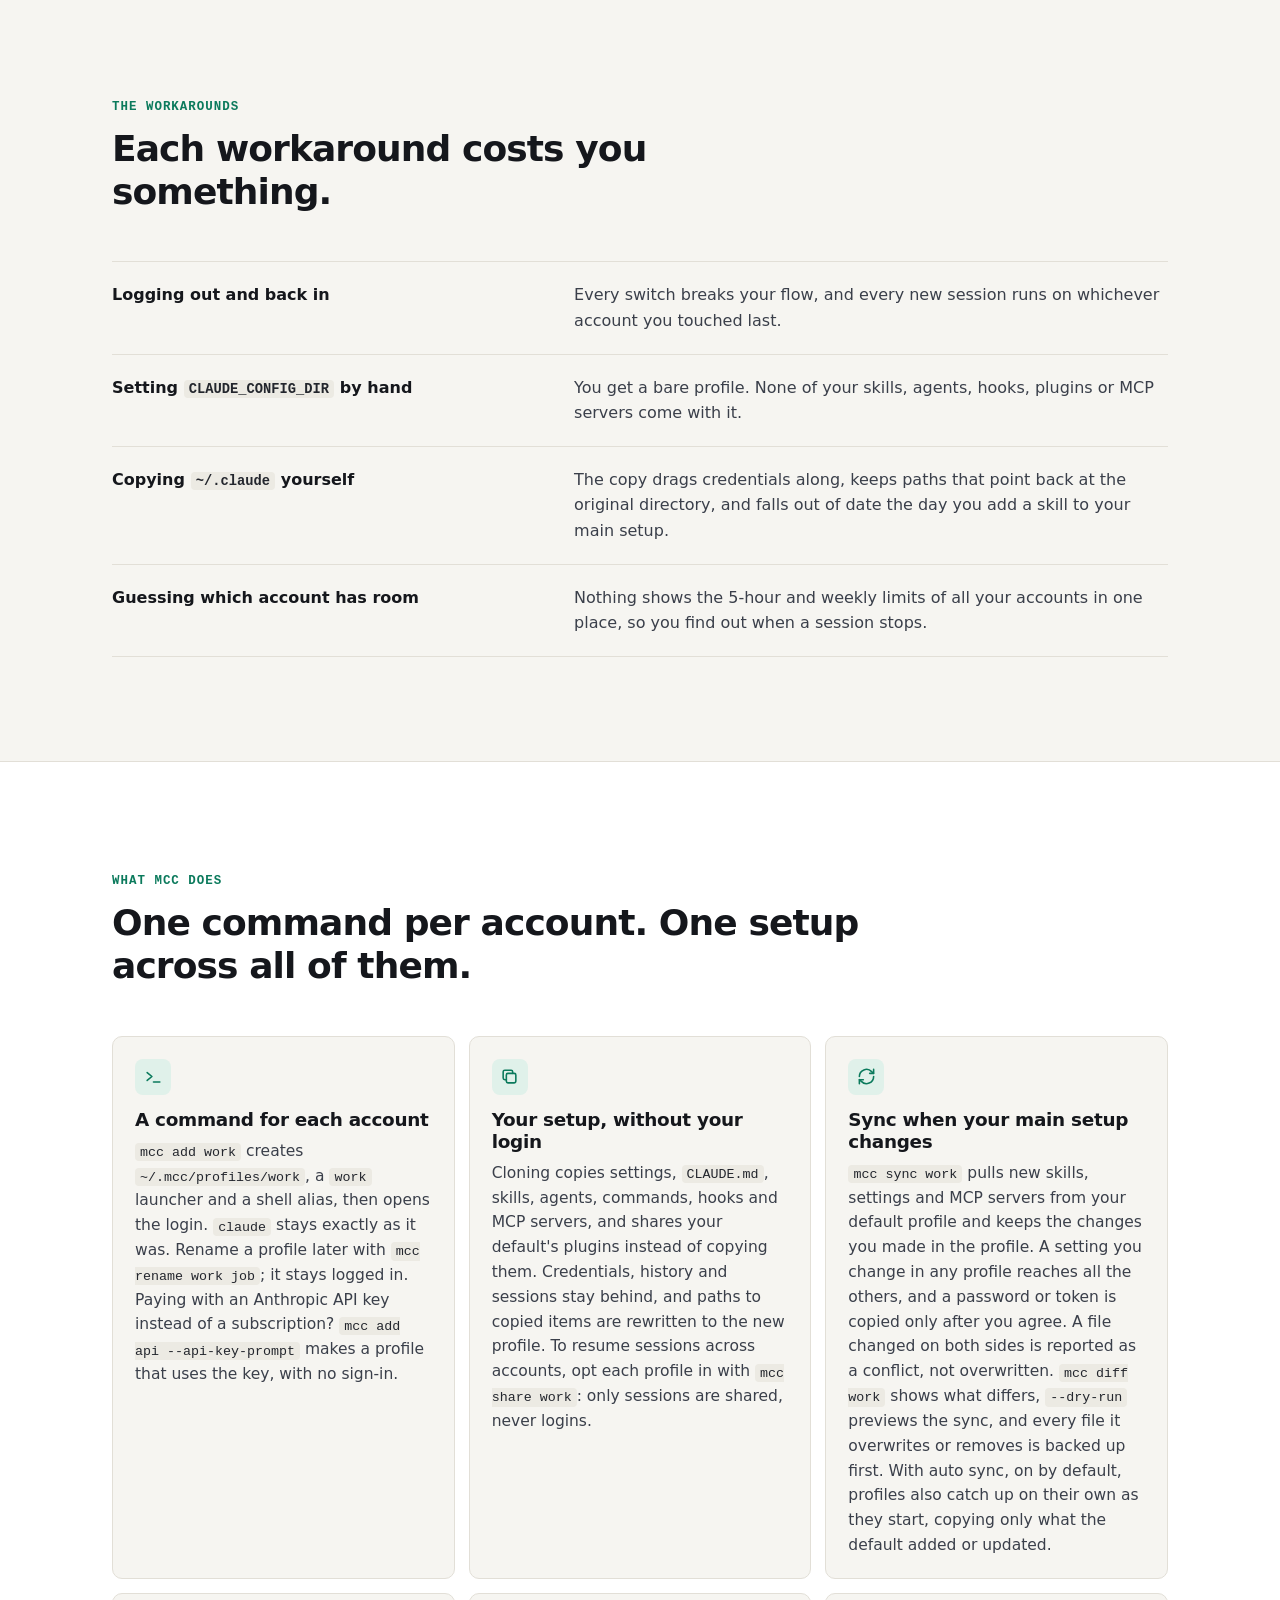
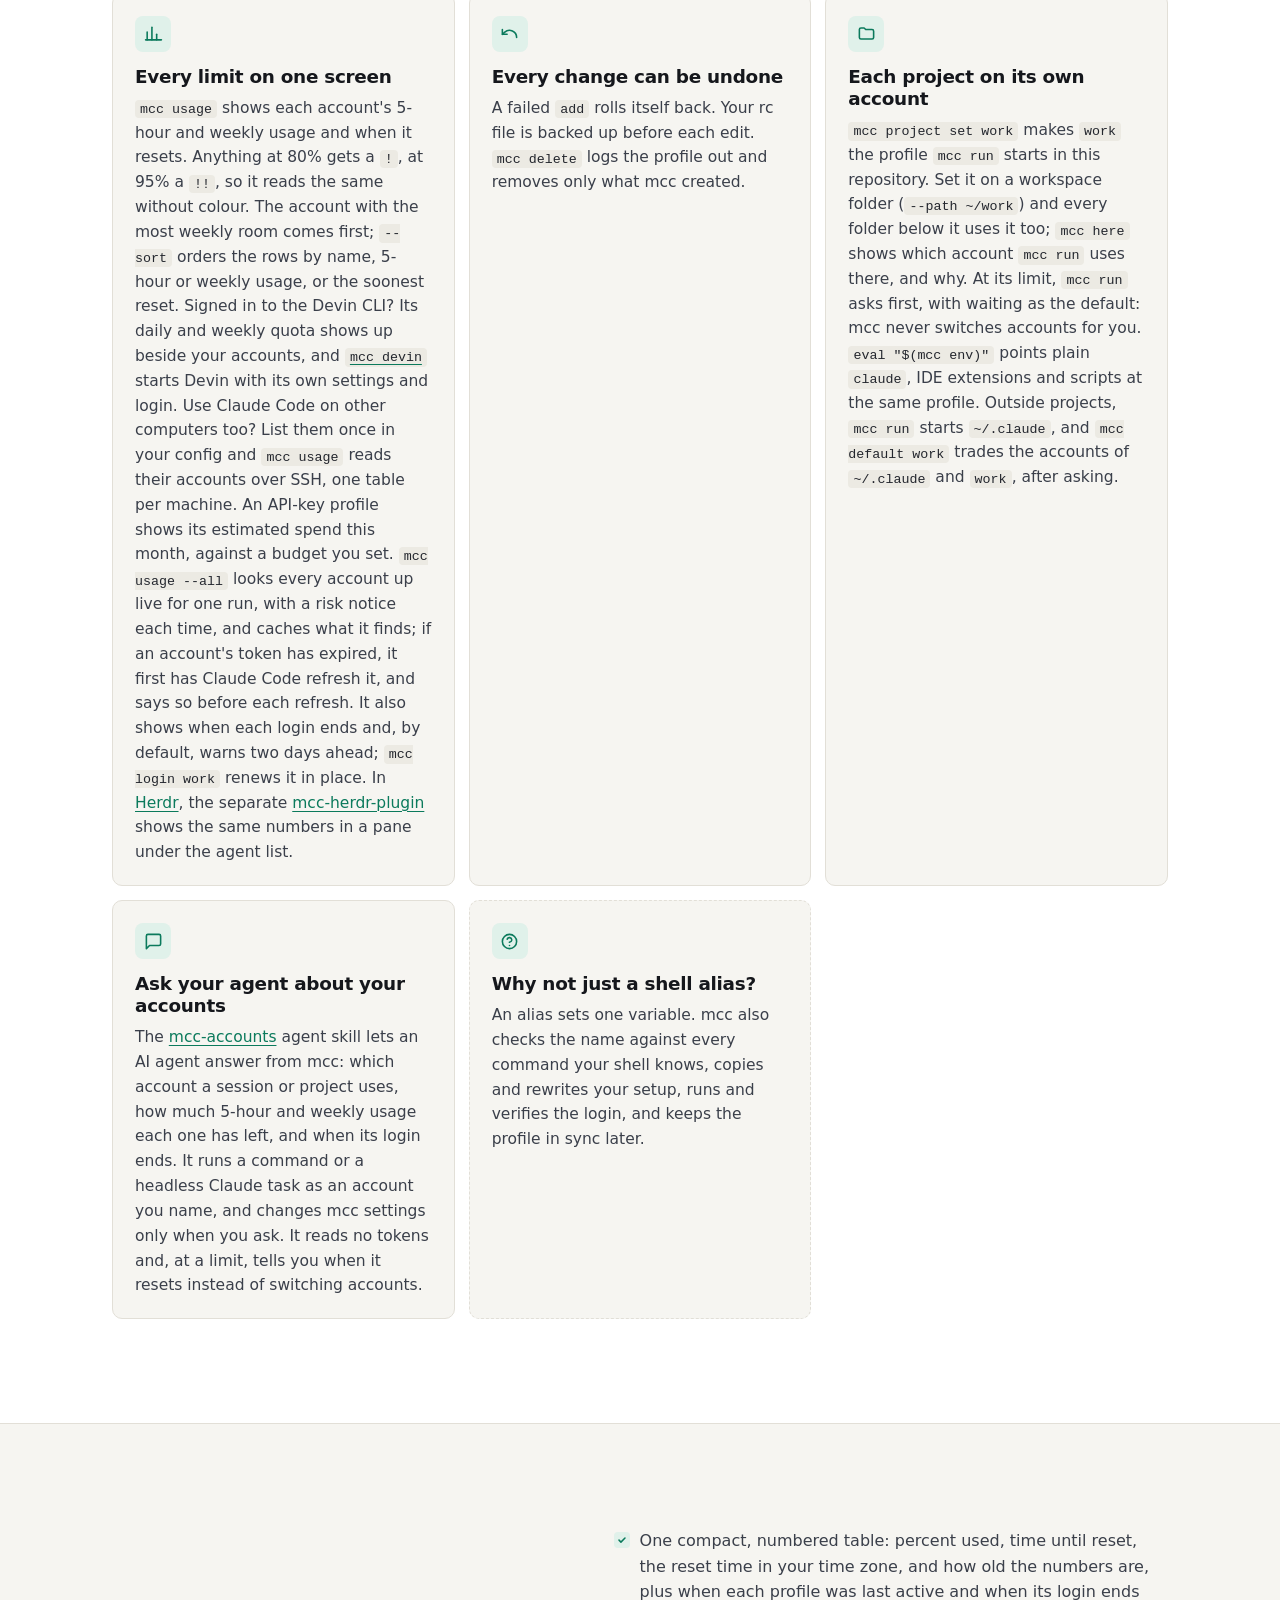
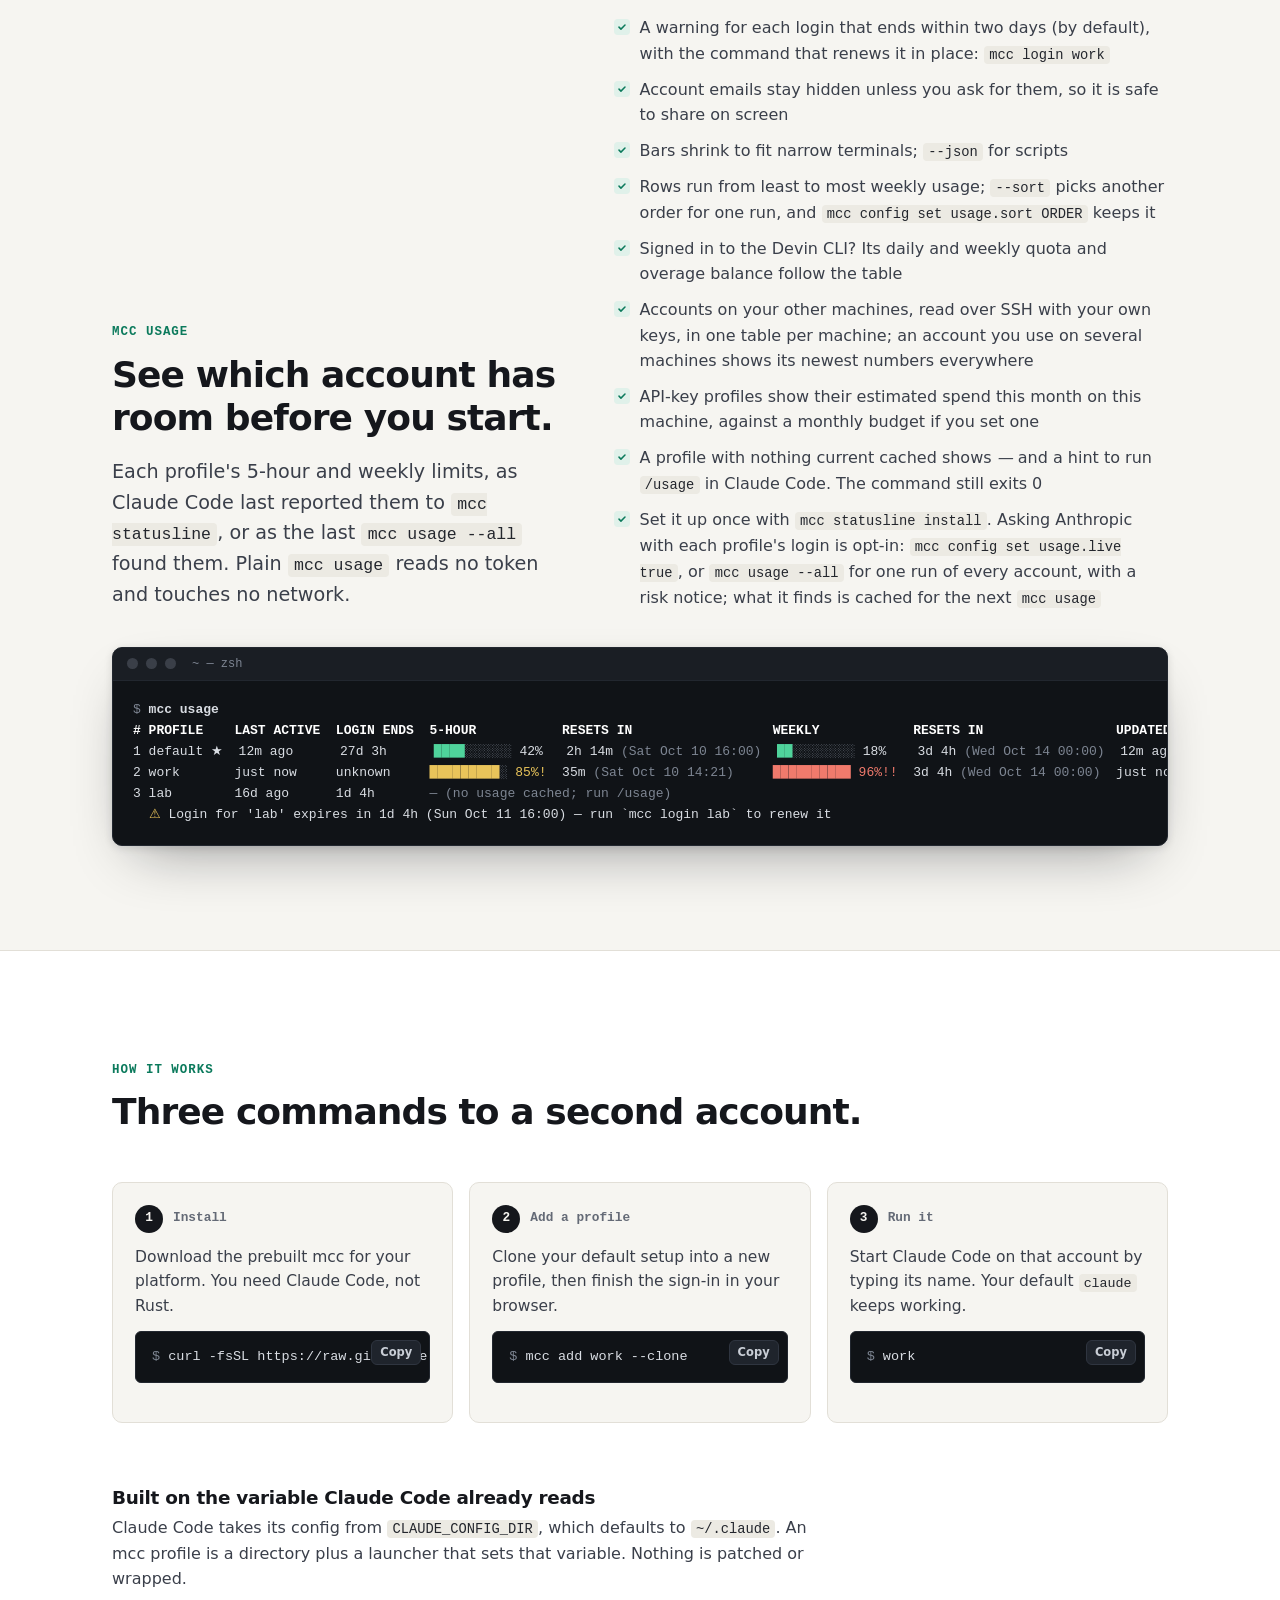
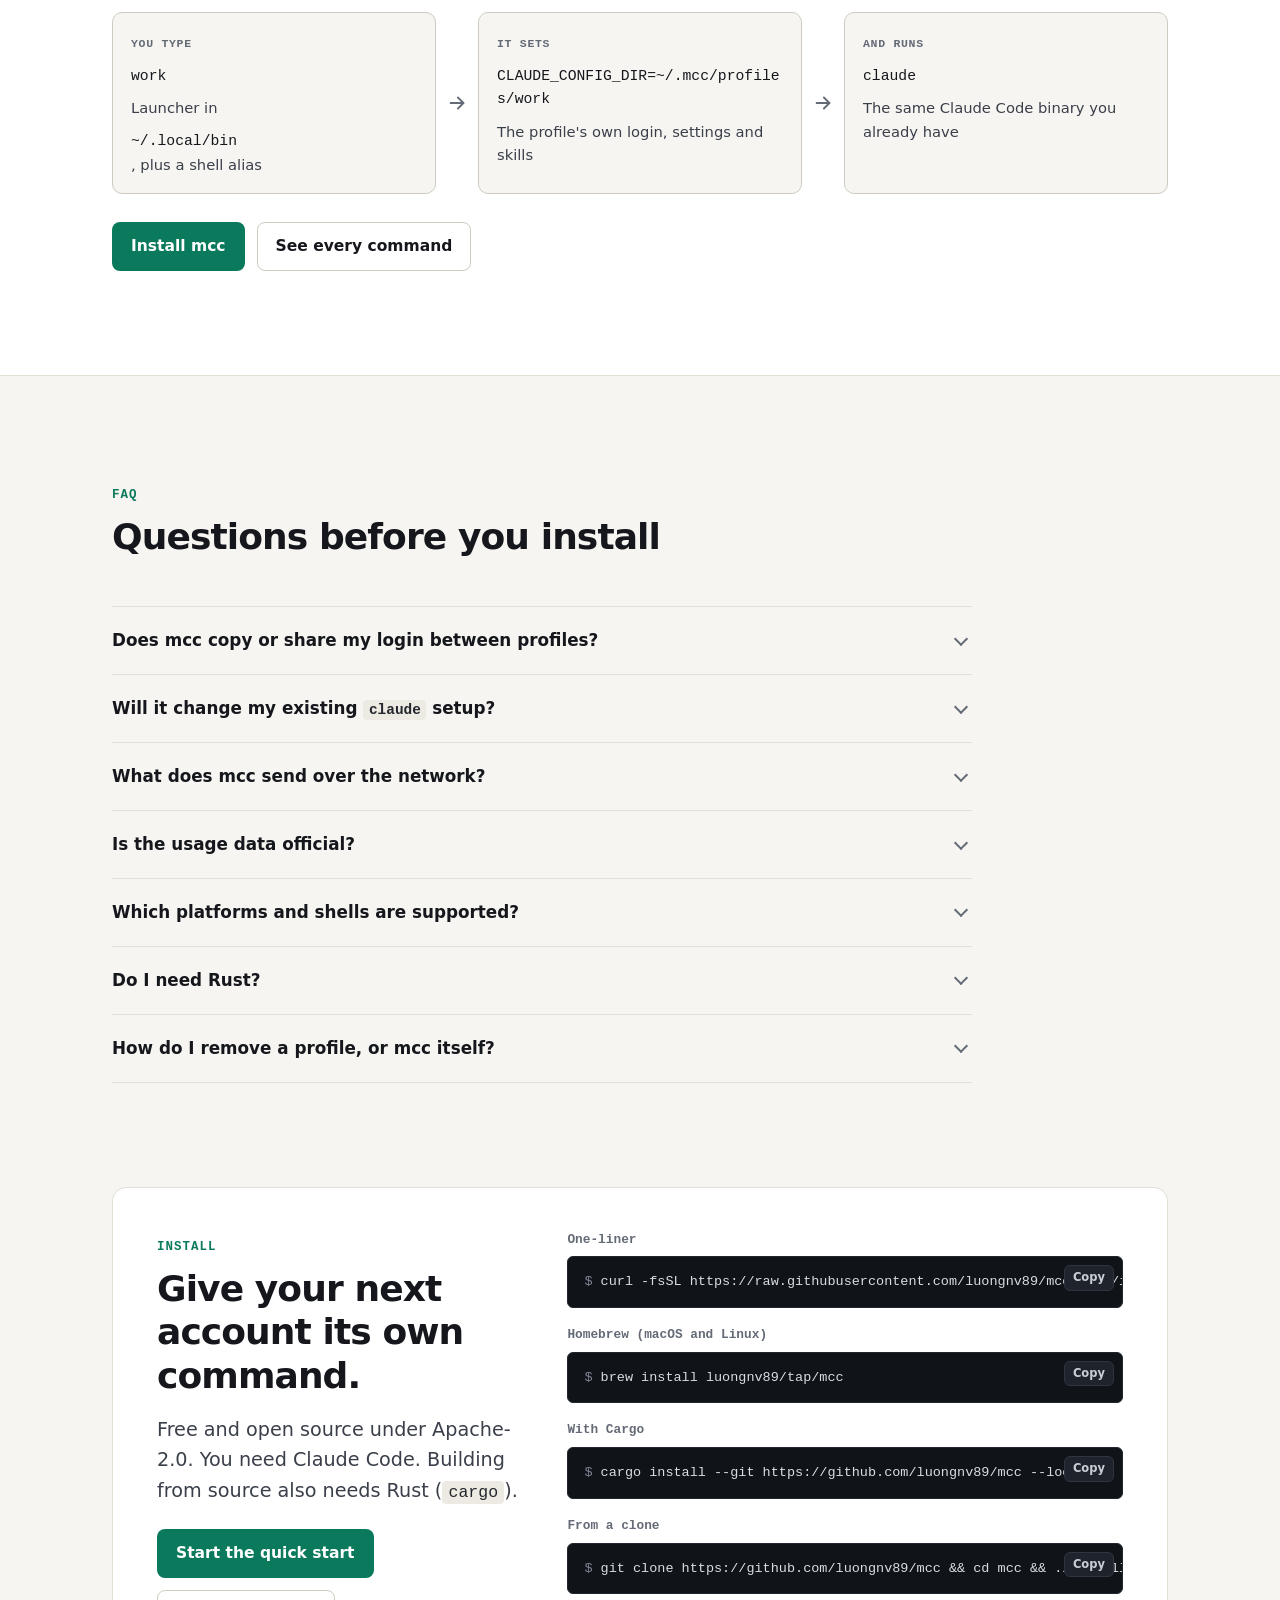
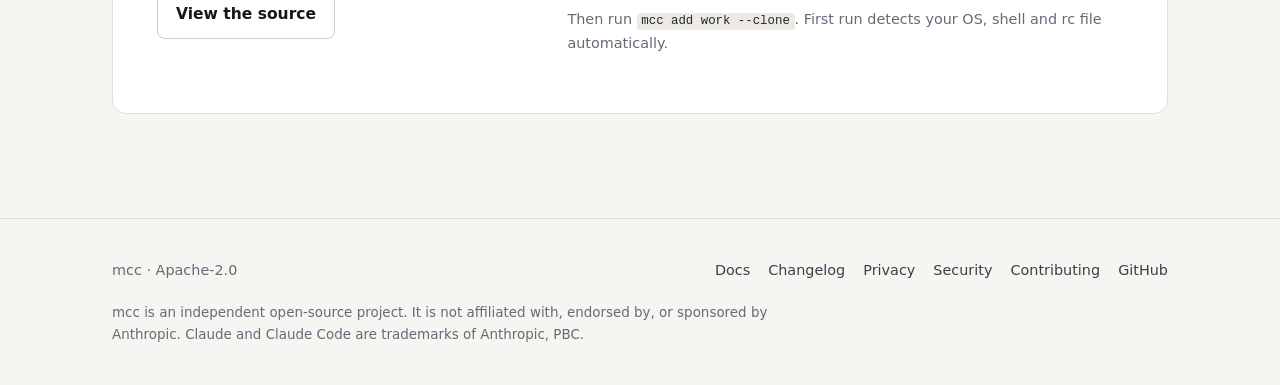
==== commit 2b4e6c51: "chore(release): v0.12.0" ====
--- a/docs/index.html
+++ b/docs/index.html
@@ -23,7 +23,7 @@
     "description": "Manage multiple Claude Code profiles (accounts) from one CLI.",
     "applicationCategory": "DeveloperApplication",
     "operatingSystem": "macOS, Linux",
-    "softwareVersion": "0.11.0",
+    "softwareVersion": "0.12.0",
     "license": "https://www.apache.org/licenses/LICENSE-2.0",
     "codeRepository": "https://github.com/luongnv89/mcc",
     "offers": { "@type": "Offer", "price": "0", "priceCurrency": "USD" }
@@ -56,7 +56,7 @@
   <section class="hero">
     <div class="wrap hero-grid">
       <div>
-        <p class="hero-release"><a class="pill pill-link" href="changelog.html#v0.11.0"><span class="pill-tag">v0.11.0</span> What's new: Devin usage and usage sorting<span aria-hidden="true">→</span></a></p>
+        <p class="hero-release"><a class="pill pill-link" href="changelog.html#v0.12.0"><span class="pill-tag">v0.12.0</span> What's new: API-key profiles and usage across machines<span aria-hidden="true">→</span></a></p>
         <span class="eyebrow">Open-source CLI · macOS &amp; Linux</span>
         <h1>Run every Claude Code account <span class="hl">side by side.</span></h1>
         <p class="lede">mcc gives each account its own login, its own command, and a copy of your main setup. Type <code>work</code> for one account and <code>claude</code> for the other. No logging out in between.</p>
@@ -151,7 +151,7 @@
         <article class="card feature">
           <div class="icon" aria-hidden="true"><svg viewBox="0 0 24 24" fill="none" stroke="currentColor" stroke-width="2" stroke-linecap="round" stroke-linejoin="round"><path d="M4 17l6-5-6-5"/><path d="M12 19h8"/></svg></div>
           <h3>A command for each account</h3>
-          <p><code>mcc add work</code> creates <code>~/.mcc/profiles/work</code>, a <code>work</code> launcher and a shell alias, then opens the login. <code>claude</code> stays exactly as it was. Rename a profile later with <code>mcc rename work job</code>; it stays logged in.</p>
+          <p><code>mcc add work</code> creates <code>~/.mcc/profiles/work</code>, a <code>work</code> launcher and a shell alias, then opens the login. <code>claude</code> stays exactly as it was. Rename a profile later with <code>mcc rename work job</code>; it stays logged in. Paying with an Anthropic API key instead of a subscription? <code>mcc add api --api-key-prompt</code> makes a profile that uses the key, with no sign-in.</p>
         </article>
         <article class="card feature">
           <div class="icon" aria-hidden="true"><svg viewBox="0 0 24 24" fill="none" stroke="currentColor" stroke-width="2" stroke-linecap="round" stroke-linejoin="round"><rect x="8" y="8" width="12" height="12" rx="2"/><path d="M16 8V6a2 2 0 00-2-2H6a2 2 0 00-2 2v8a2 2 0 002 2h2"/></svg></div>
@@ -161,12 +161,12 @@
         <article class="card feature">
           <div class="icon" aria-hidden="true"><svg viewBox="0 0 24 24" fill="none" stroke="currentColor" stroke-width="2" stroke-linecap="round" stroke-linejoin="round"><path d="M21 12a9 9 0 01-15.5 6.2L3 16"/><path d="M3 12a9 9 0 0115.5-6.2L21 8"/><path d="M21 3v5h-5"/><path d="M3 21v-5h5"/></svg></div>
           <h3>Sync when your main setup changes</h3>
-          <p><code>mcc sync work</code> pulls new skills, settings and MCP servers from your default profile and keeps the changes you made in the profile: a file changed on both sides is reported as a conflict, not overwritten. <code>mcc diff work</code> shows what differs, <code>--dry-run</code> previews the sync, and every file it overwrites or removes is backed up first. With auto sync, on by default, profiles also catch up on their own as they start, copying only what the default added or updated.</p>
+          <p><code>mcc sync work</code> pulls new skills, settings and MCP servers from your default profile and keeps the changes you made in the profile. A setting you change in any profile reaches all the others, and a password or token is copied only after you agree. A file changed on both sides is reported as a conflict, not overwritten. <code>mcc diff work</code> shows what differs, <code>--dry-run</code> previews the sync, and every file it overwrites or removes is backed up first. With auto sync, on by default, profiles also catch up on their own as they start, copying only what the default added or updated.</p>
         </article>
         <article class="card feature">
           <div class="icon" aria-hidden="true"><svg viewBox="0 0 24 24" fill="none" stroke="currentColor" stroke-width="2" stroke-linecap="round" stroke-linejoin="round"><path d="M4 20V10"/><path d="M10 20V4"/><path d="M16 20v-7"/><path d="M22 20H2"/></svg></div>
           <h3>Every limit on one screen</h3>
-          <p><code>mcc usage</code> shows each account's 5-hour and weekly usage and when it resets. Anything at 80% gets a <code>!</code>, at 95% a <code>!!</code>, so it reads the same without colour. The account with the most weekly room comes first; <code>--sort</code> orders the rows by name, 5-hour or weekly usage, or the soonest reset. Signed in to the Devin CLI? Its daily and weekly quota shows up beside your accounts, and <a href="docs.html#cmd-devin"><code>mcc devin</code></a> starts Devin with its own settings and login. <code>mcc usage --all</code> looks every account up live for one run, with a risk notice each time, and caches what it finds; if an account's token has expired, it first has Claude Code refresh it, and says so before each refresh. It also shows when each login ends and, by default, warns two days ahead; <code>mcc login work</code> renews it in place. In <a href="https://herdr.dev">Herdr</a>, the separate <a href="https://github.com/luongnv89/mcc-herdr-plugin">mcc-herdr-plugin</a> shows the same numbers in a pane under the agent list.</p>
+          <p><code>mcc usage</code> shows each account's 5-hour and weekly usage and when it resets. Anything at 80% gets a <code>!</code>, at 95% a <code>!!</code>, so it reads the same without colour. The account with the most weekly room comes first; <code>--sort</code> orders the rows by name, 5-hour or weekly usage, or the soonest reset. Signed in to the Devin CLI? Its daily and weekly quota shows up beside your accounts, and <a href="docs.html#cmd-devin"><code>mcc devin</code></a> starts Devin with its own settings and login. Use Claude Code on other computers too? List them once in your config and <code>mcc usage</code> reads their accounts over SSH, one table per machine. An API-key profile shows its estimated spend this month, against a budget you set. <code>mcc usage --all</code> looks every account up live for one run, with a risk notice each time, and caches what it finds; if an account's token has expired, it first has Claude Code refresh it, and says so before each refresh. It also shows when each login ends and, by default, warns two days ahead; <code>mcc login work</code> renews it in place. In <a href="https://herdr.dev">Herdr</a>, the separate <a href="https://github.com/luongnv89/mcc-herdr-plugin">mcc-herdr-plugin</a> shows the same numbers in a pane under the agent list.</p>
         </article>
         <article class="card feature">
           <div class="icon" aria-hidden="true"><svg viewBox="0 0 24 24" fill="none" stroke="currentColor" stroke-width="2" stroke-linecap="round" stroke-linejoin="round"><path d="M3 7v6h6"/><path d="M21 17a9 9 0 00-15-6.7L3 13"/></svg></div>
@@ -208,6 +208,8 @@
           <li>Bars shrink to fit narrow terminals; <code>--json</code> for scripts</li>
           <li>Rows run from least to most weekly usage; <code>--sort</code> picks another order for one run, and <code>mcc config set usage.sort ORDER</code> keeps it</li>
           <li>Signed in to the Devin CLI? Its daily and weekly quota and overage balance follow the table</li>
+          <li>Accounts on your other machines, read over SSH with your own keys, in one table per machine; an account you use on several machines shows its newest numbers everywhere</li>
+          <li>API-key profiles show their estimated spend this month on this machine, against a monthly budget if you set one</li>
           <li>A profile with nothing current cached shows <em>—</em> and a hint to run <code>/usage</code> in Claude Code. The command still exits 0</li>
           <li>Set it up once with <code>mcc statusline install</code>. Asking Anthropic with each profile's login is opt-in: <code>mcc config set usage.live true</code>, or <code>mcc usage --all</code> for one run of every account, with a risk notice; what it finds is cached for the next <code>mcc usage</code></li>
         </ul>
@@ -277,15 +279,15 @@
       <div class="faq">
         <details>
           <summary>Does mcc copy or share my login between profiles?</summary>
-          <div><p>No. Each profile signs in separately through <code>claude auth login</code>. Clone and sync never copy credentials or account identity (<code>oauthAccount</code>, <code>userID</code>), and never copy history, sessions or projects.</p></div>
+          <div><p>No. Each profile signs in separately through <code>claude auth login</code>, or uses its own API key. Clone and sync never copy credentials or account identity (<code>oauthAccount</code>, <code>userID</code>), nor the settings that tie a profile to its account, such as its API key or endpoint, and never copy history, sessions or projects. A password or token in your shared settings, such as a tool's API key, is copied to another profile only after you agree, and is never shown.</p></div>
         </details>
         <details>
           <summary>Will it change my existing <code>claude</code> setup?</summary>
-          <div><p>Your default profile stays in <code>~/.claude</code> and keeps the <code>claude</code> command, and sync is one-way: it copies from the default into a profile, never back. Four things do reach the default: a cloned profile shares its plugins, so installing or removing a plugin in it does so for the default too (clone with <code>--copy-plugins</code> to avoid that); items you link with <code>mcc link</code> are the default's own files; the opt-in <code>mcc statusline install</code> sets the default's <code>statusLine</code>, after backing up its settings; and <code>mcc default</code> changes the account <code>~/.claude</code> is signed in to, after asking. Setting up mcc keeps the login plain <code>claude</code> already has, so you don't sign in again.</p></div>
+          <div><p>Your default profile stays in <code>~/.claude</code> and keeps the <code>claude</code> command, and sync copies from the default into a profile. Five things do reach the default: <code>mcc sync</code> takes a <code>settings.json</code> key changed in a profile into the default's, after backing it up (never an account's own credentials, an API key only once you agree, and a removed key only once you confirm); a cloned profile shares its plugins, so installing or removing a plugin in it does so for the default too (clone with <code>--copy-plugins</code> to avoid that); items you link with <code>mcc link</code> are the default's own files; the opt-in <code>mcc statusline install</code> sets the default's <code>statusLine</code>, after backing up its settings; and <code>mcc default</code> changes the account <code>~/.claude</code> is signed in to, after asking. Setting up mcc keeps the login plain <code>claude</code> already has, so you don't sign in again.</p></div>
         </details>
         <details>
           <summary>What does mcc send over the network?</summary>
-          <div><p>By default, nothing: <code>mcc list</code>, <code>mcc usage</code> and <code>mcc run</code> read the usage <code>mcc statusline</code> cached on your machine. Only if you turn on the live lookup (<code>mcc config set usage.live true</code>), or run <code>mcc usage --all</code> for one live look at every account (it prints a risk notice each time), does mcc ask Anthropic's usage endpoint, each profile with its own token, and, when the Devin CLI is signed in, Devin's quota API with Devin's own login. A token is never printed, logged or written to disk. mcc has no telemetry or analytics. Details are on the <a href="privacy.html">privacy page</a>.</p></div>
+          <div><p>By default, nothing: <code>mcc list</code>, <code>mcc usage</code> and <code>mcc run</code> read the usage <code>mcc statusline</code> cached on your machine. Only if you turn on the live lookup (<code>mcc config set usage.live true</code>), or run <code>mcc usage --all</code> for one live look at every account (it prints a risk notice each time), does mcc ask Anthropic's usage endpoint, each profile with its own token, and, when the Devin CLI is signed in, Devin's quota API with Devin's own login. If you list other machines in your config, <code>mcc usage</code> also runs <code>mcc usage</code> on each of them over SSH, with your own SSH keys; no login or token passes between machines. A login token is never printed, logged or written to disk. mcc has no telemetry or analytics. Details are on the <a href="privacy.html">privacy page</a>.</p></div>
         </details>
         <details>
           <summary>Is the usage data official?</summary>
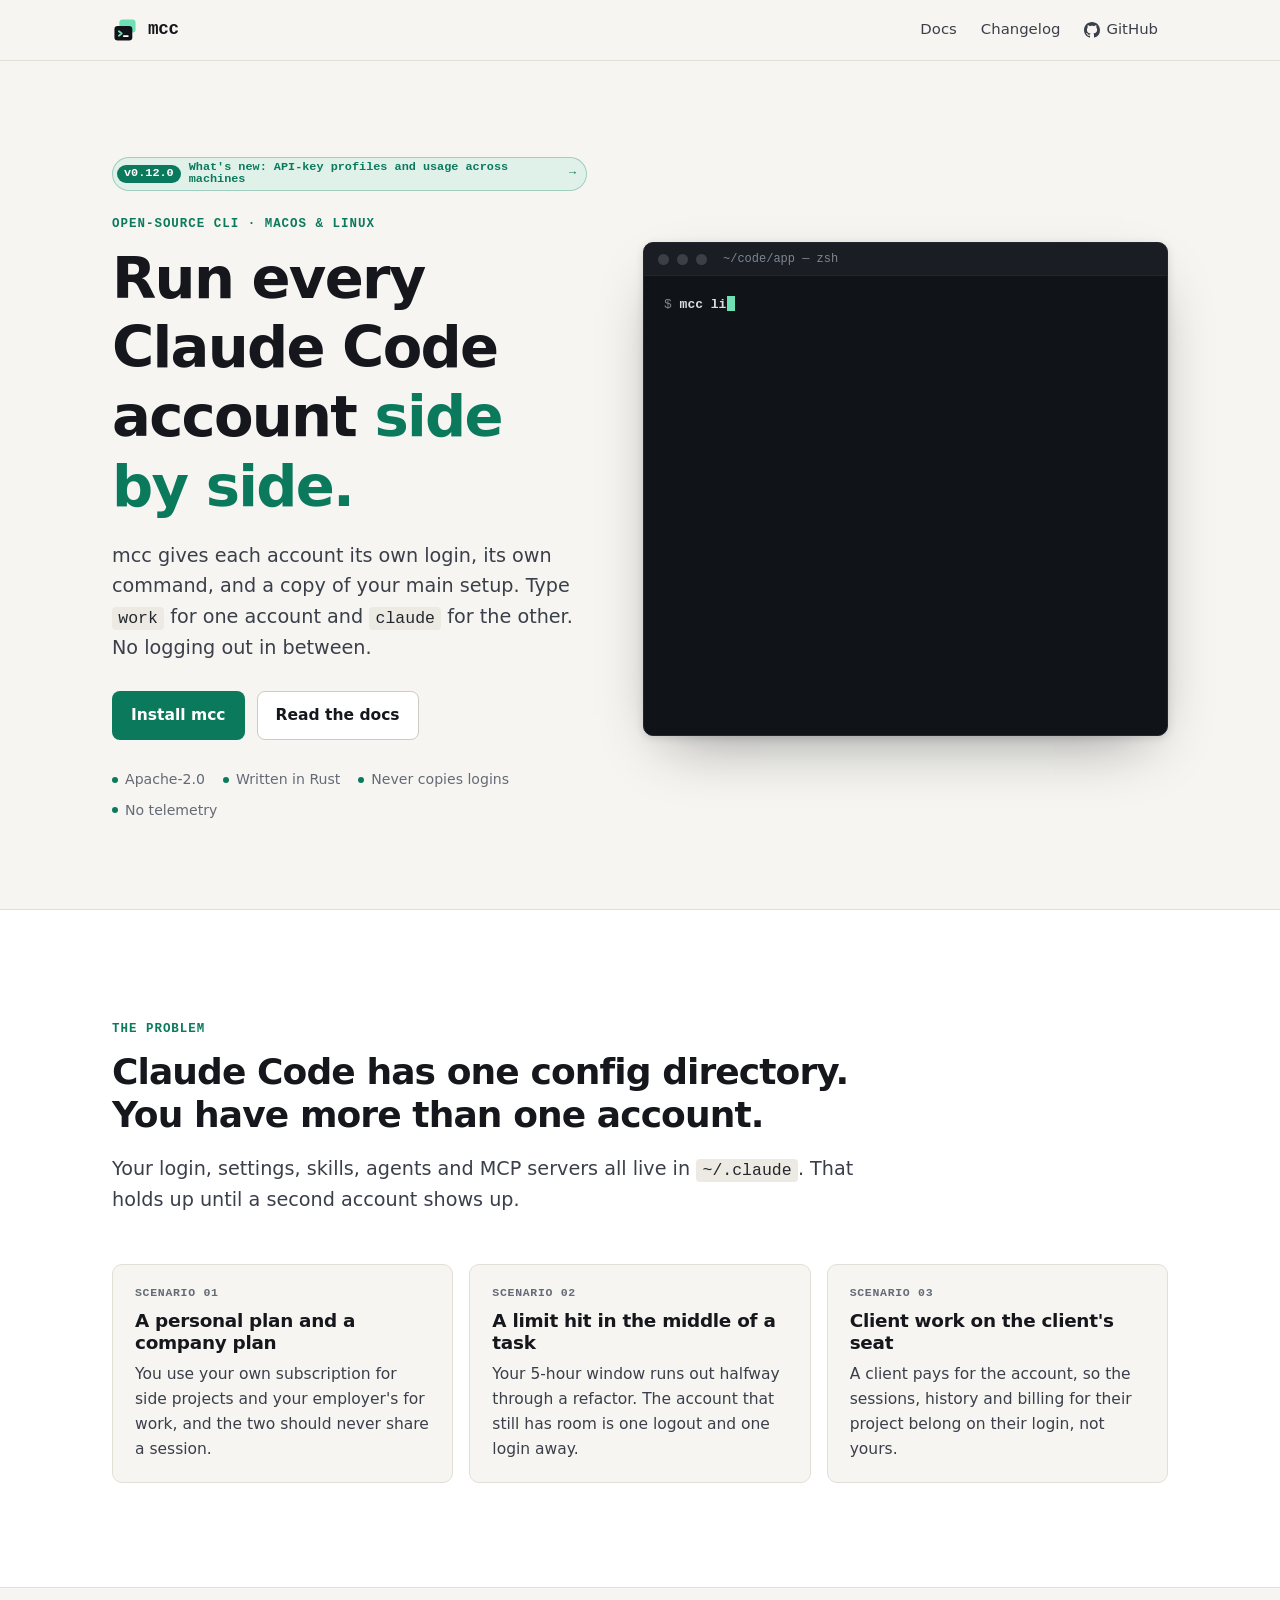
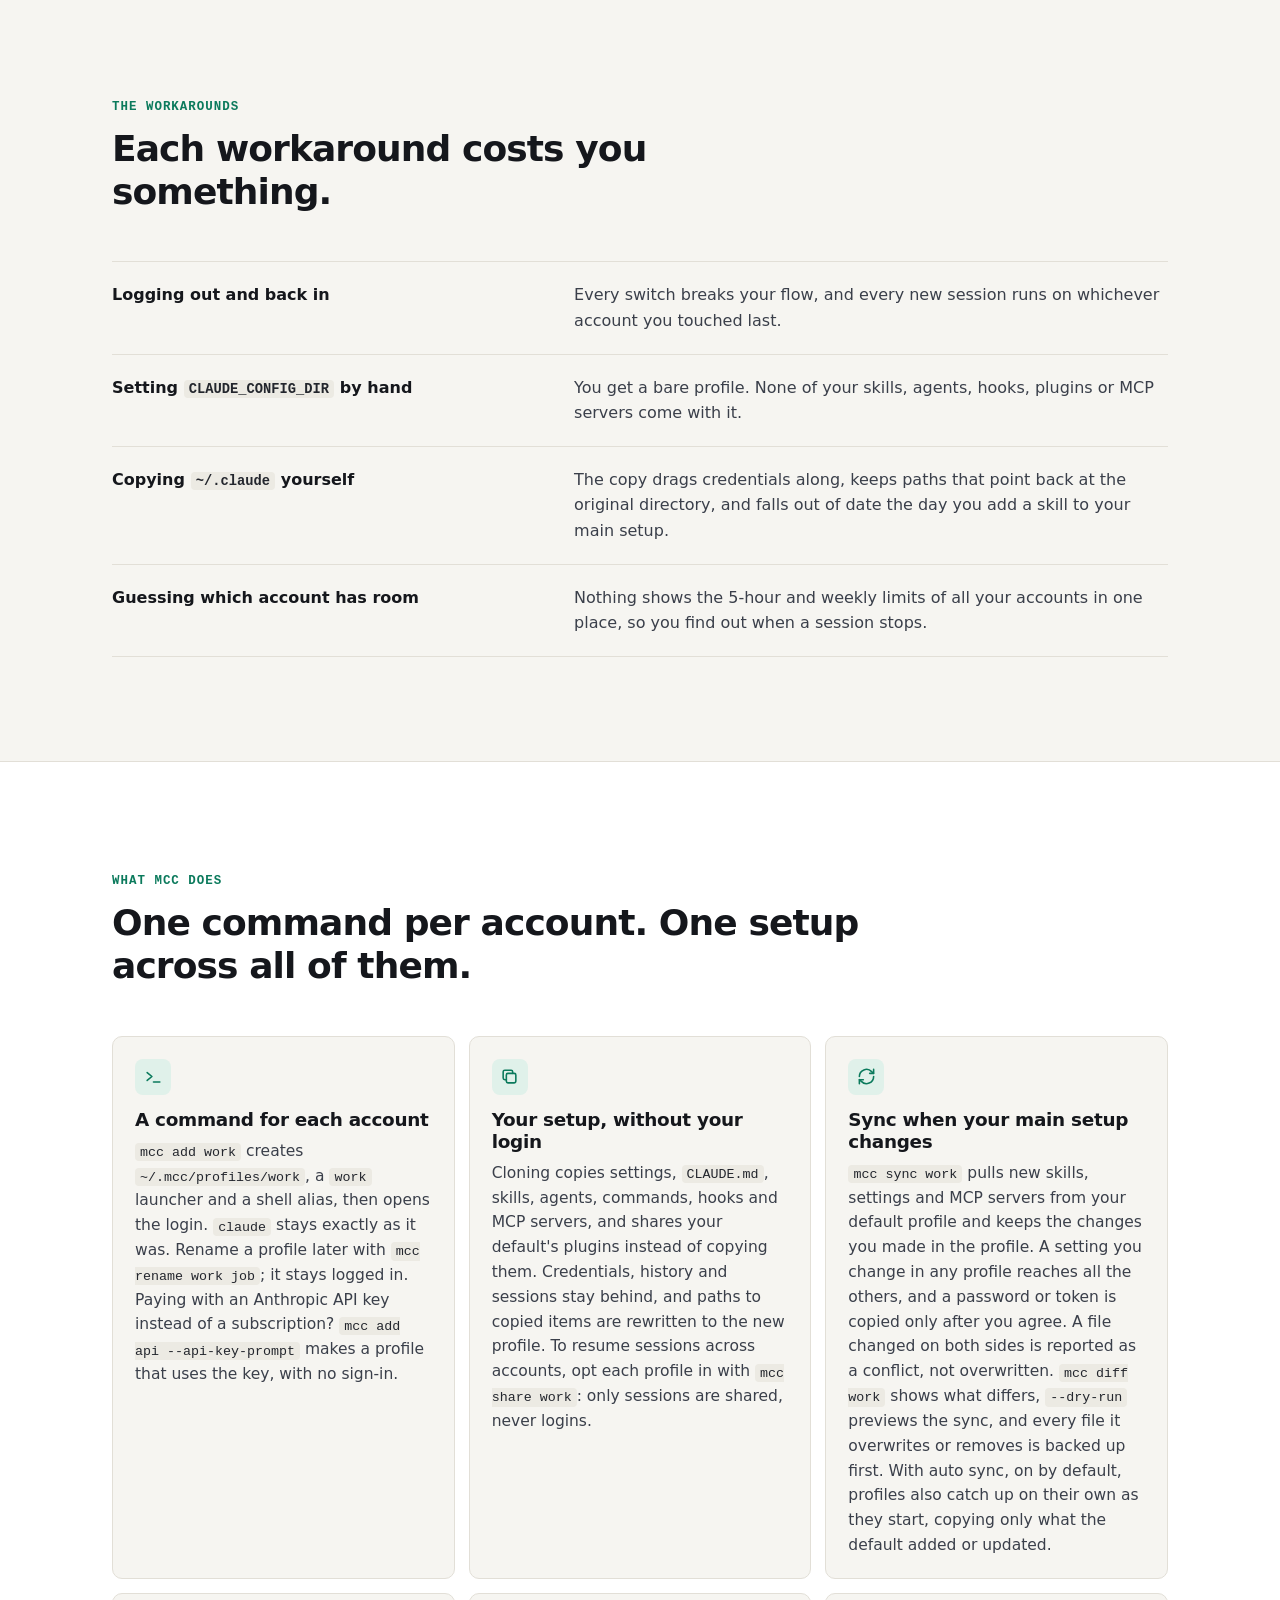
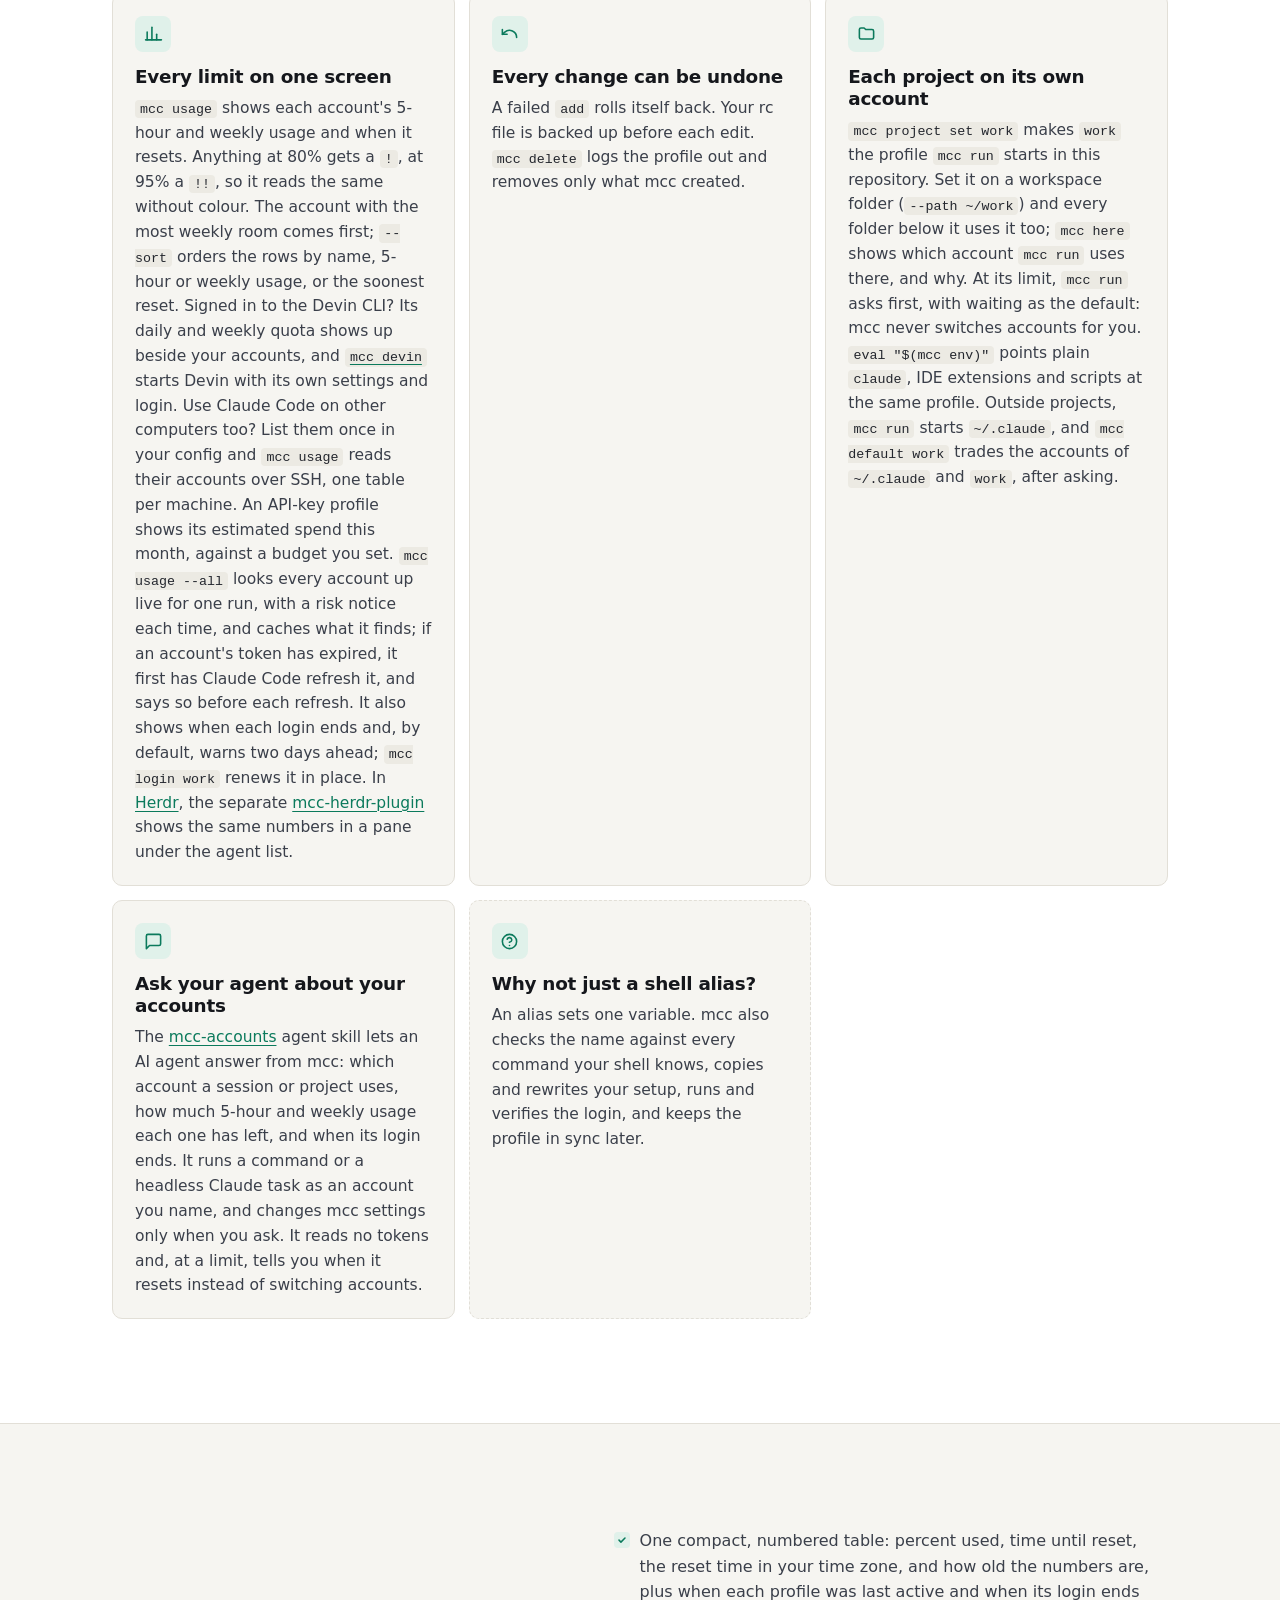
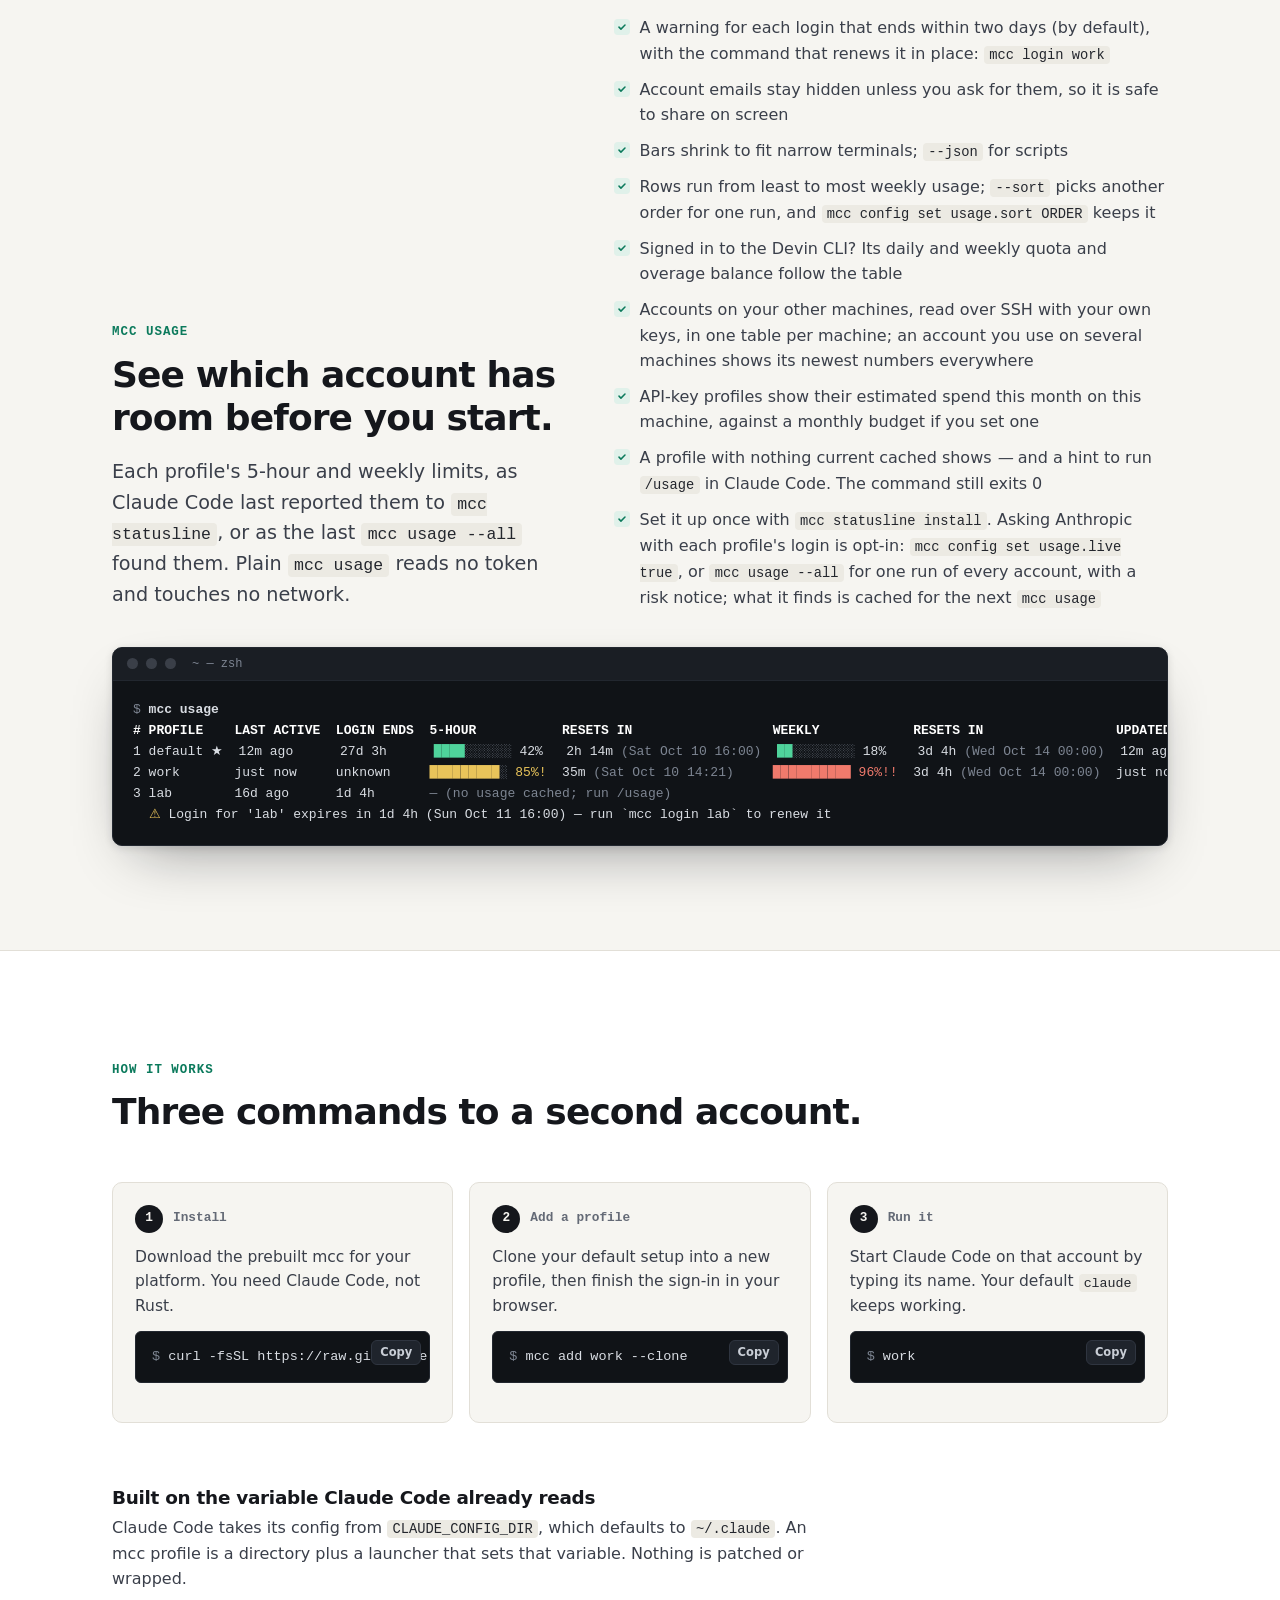
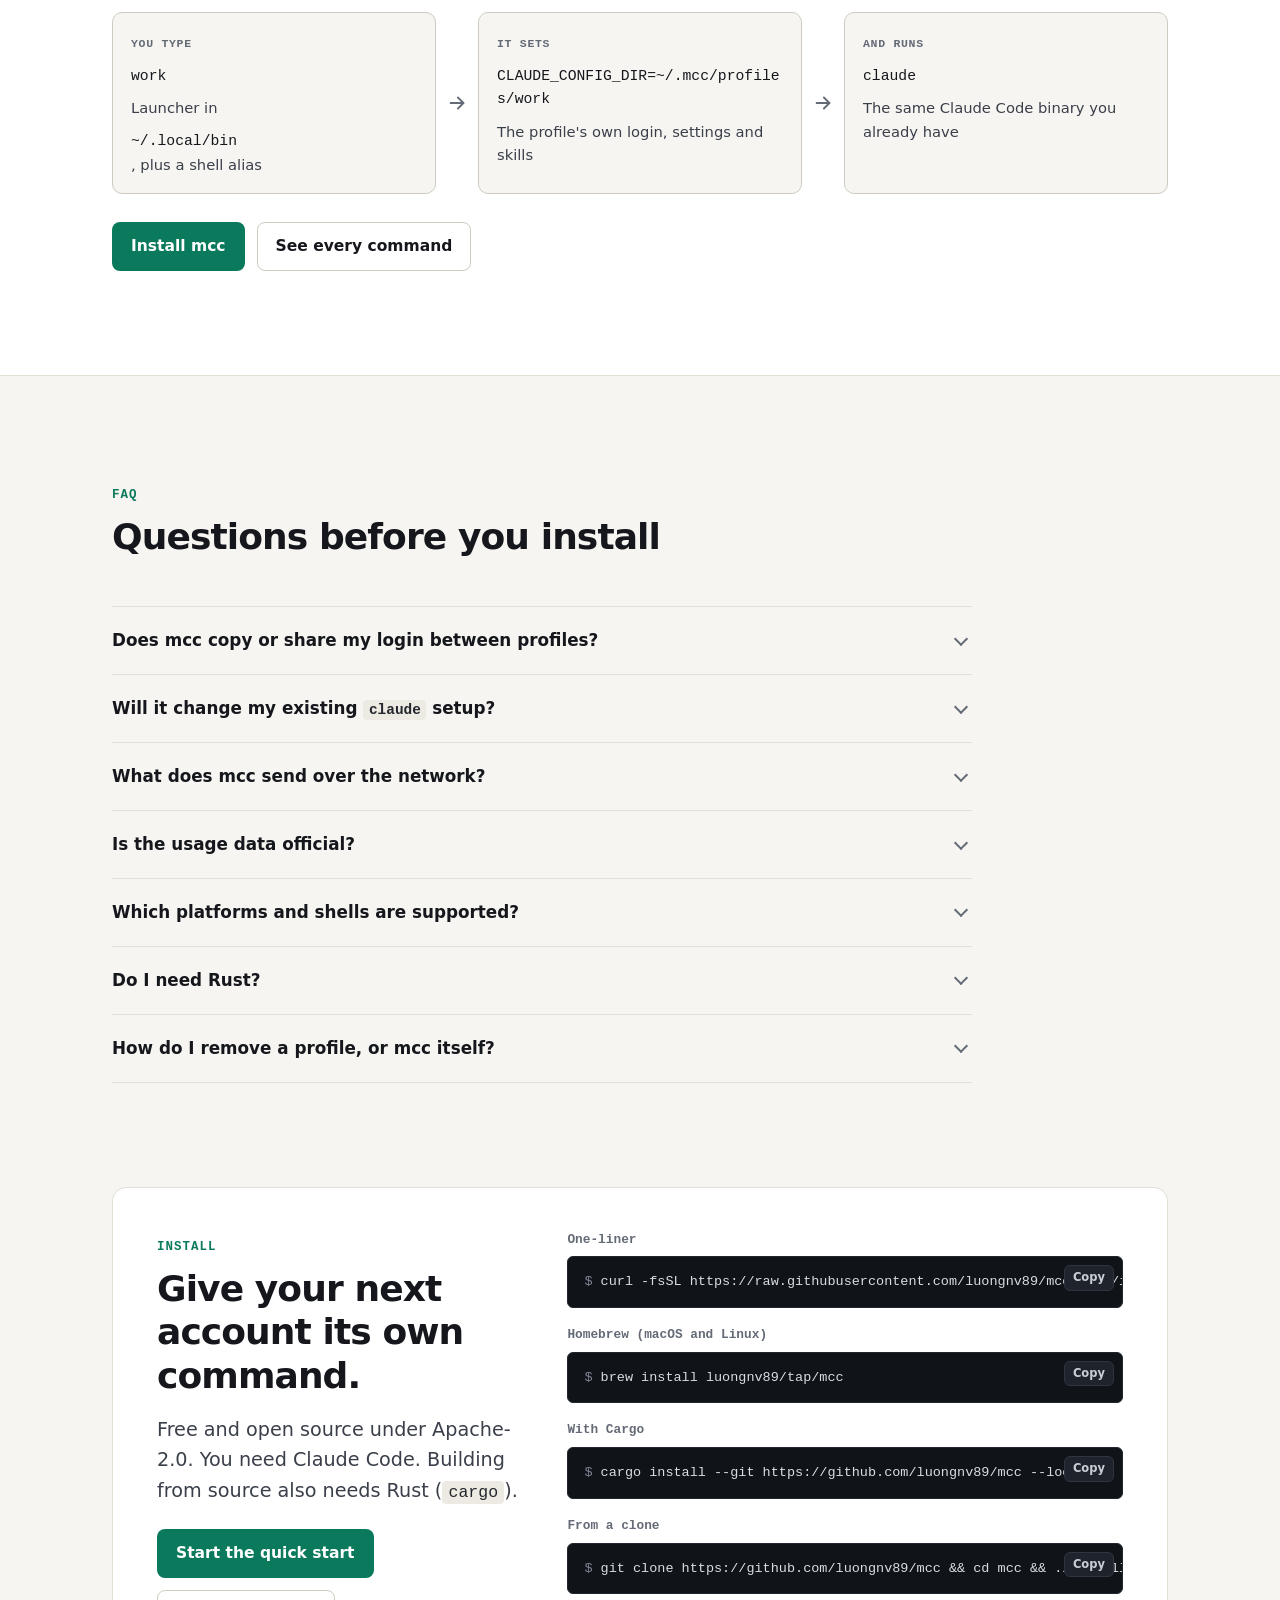
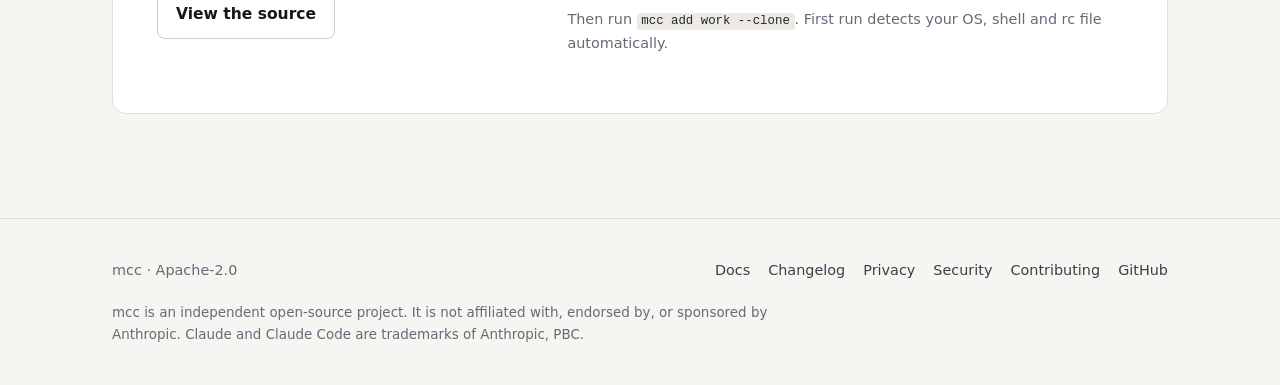
==== commit 42d9e787: "docs(site): reword hero badge to "Never copies logins"" ====
--- a/docs/index.html
+++ b/docs/index.html
@@ -67,7 +67,7 @@
         <ul class="trust" aria-label="Project facts">
           <li>Apache-2.0</li>
           <li>Written in Rust</li>
-          <li>Never copies credentials</li>
+          <li>Never copies logins</li>
           <li>No telemetry</li>
         </ul>
       </div>
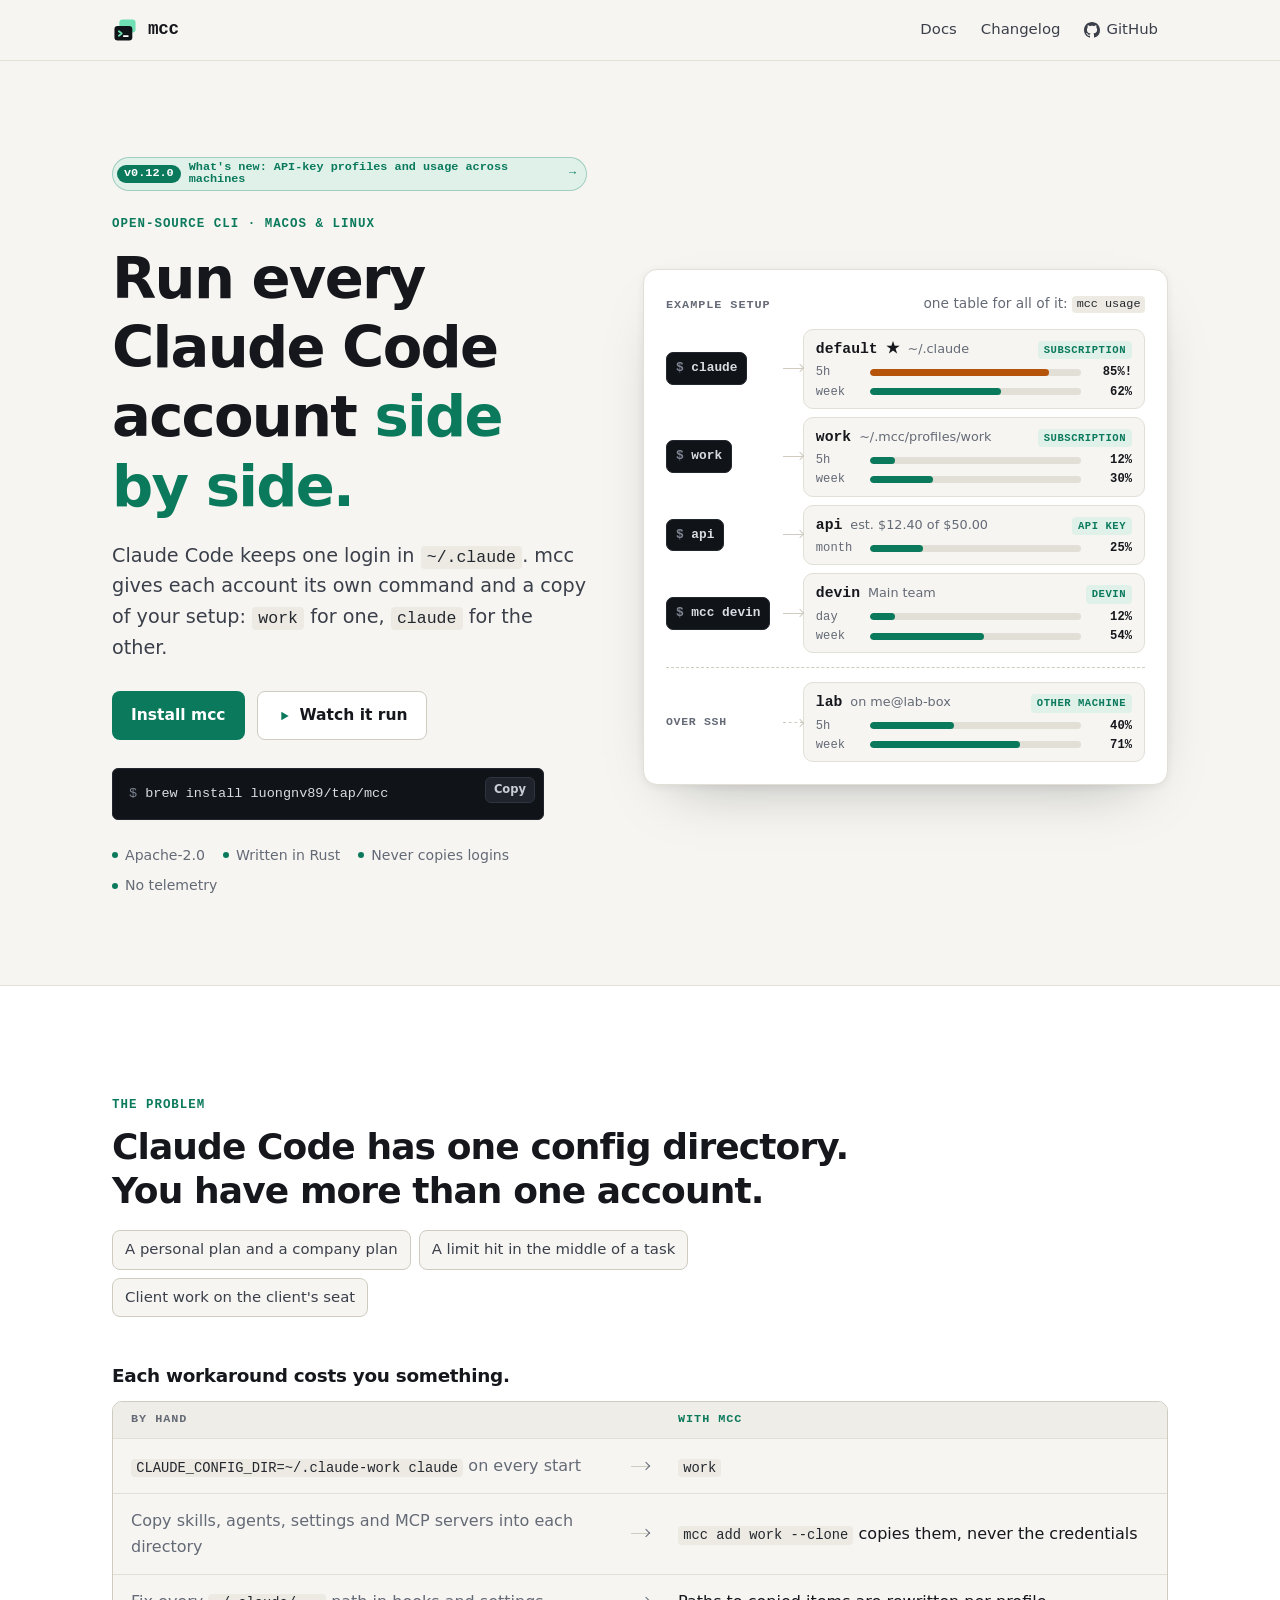
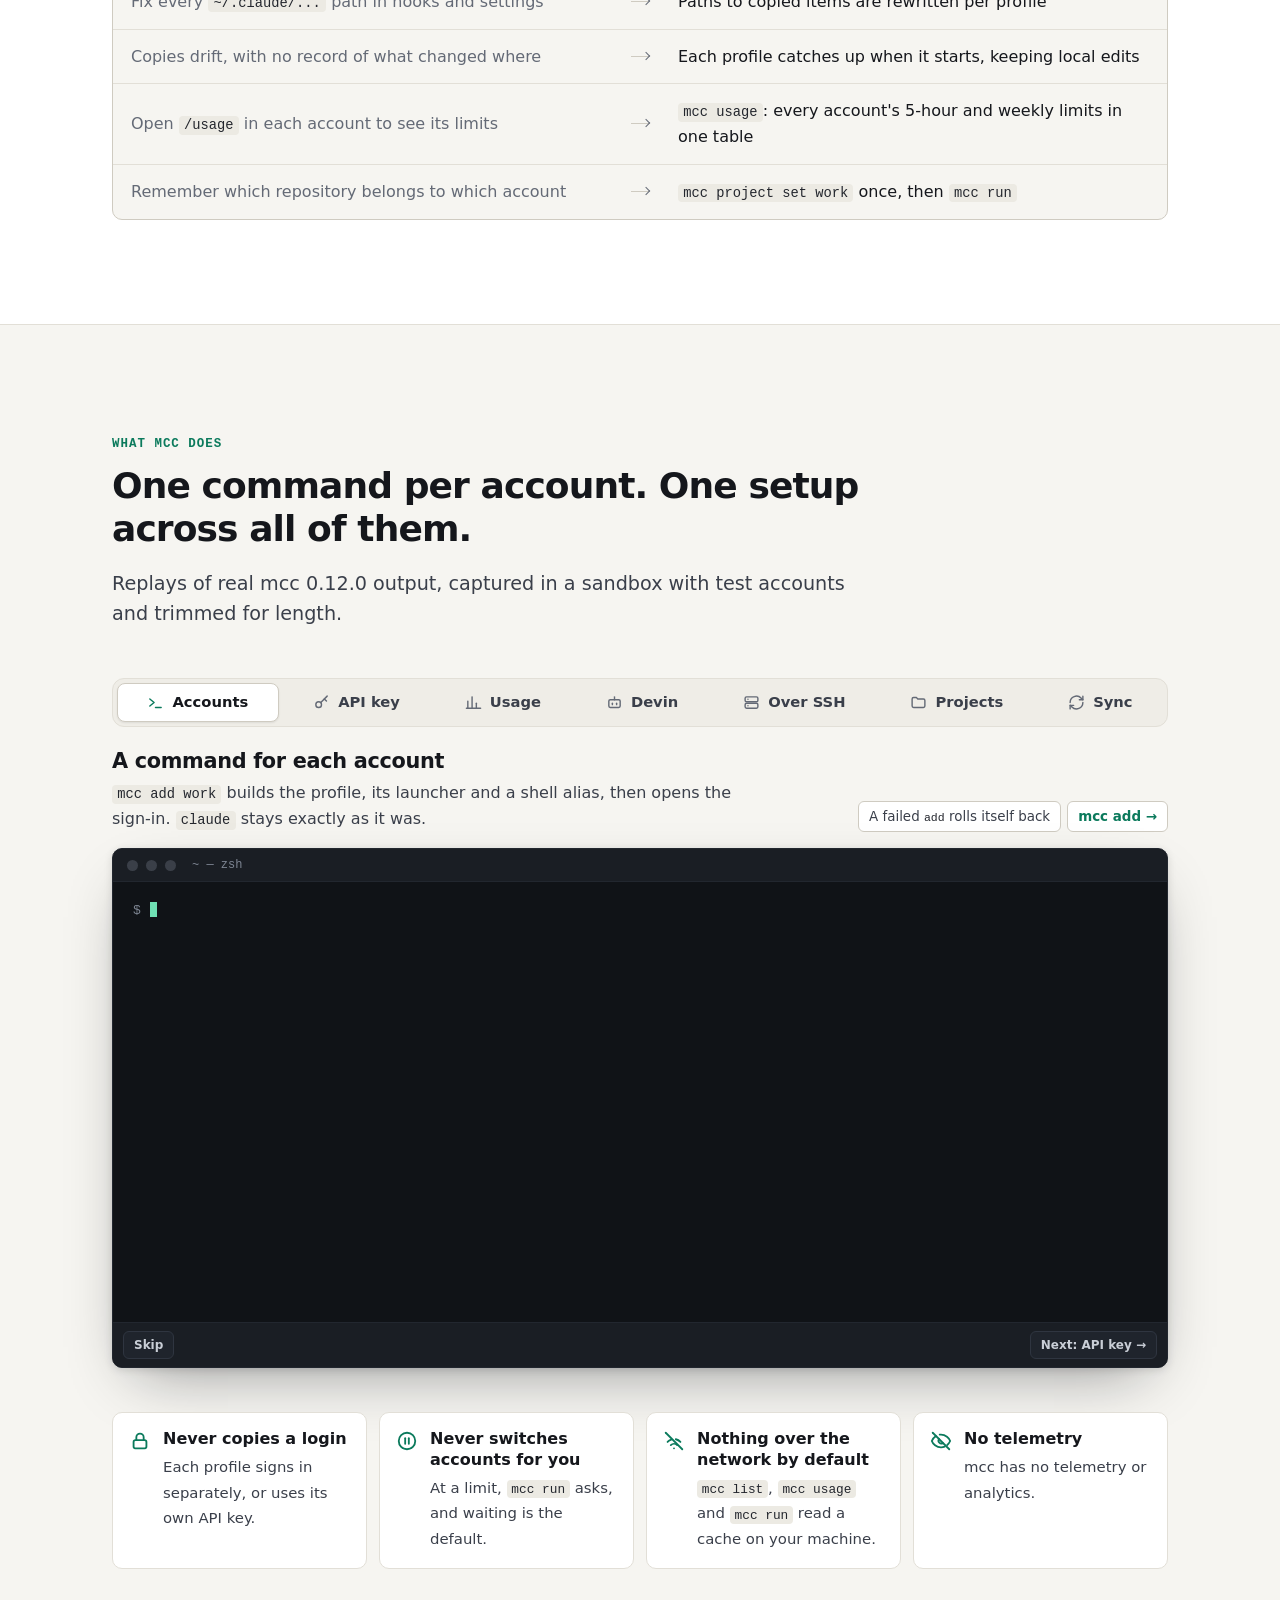
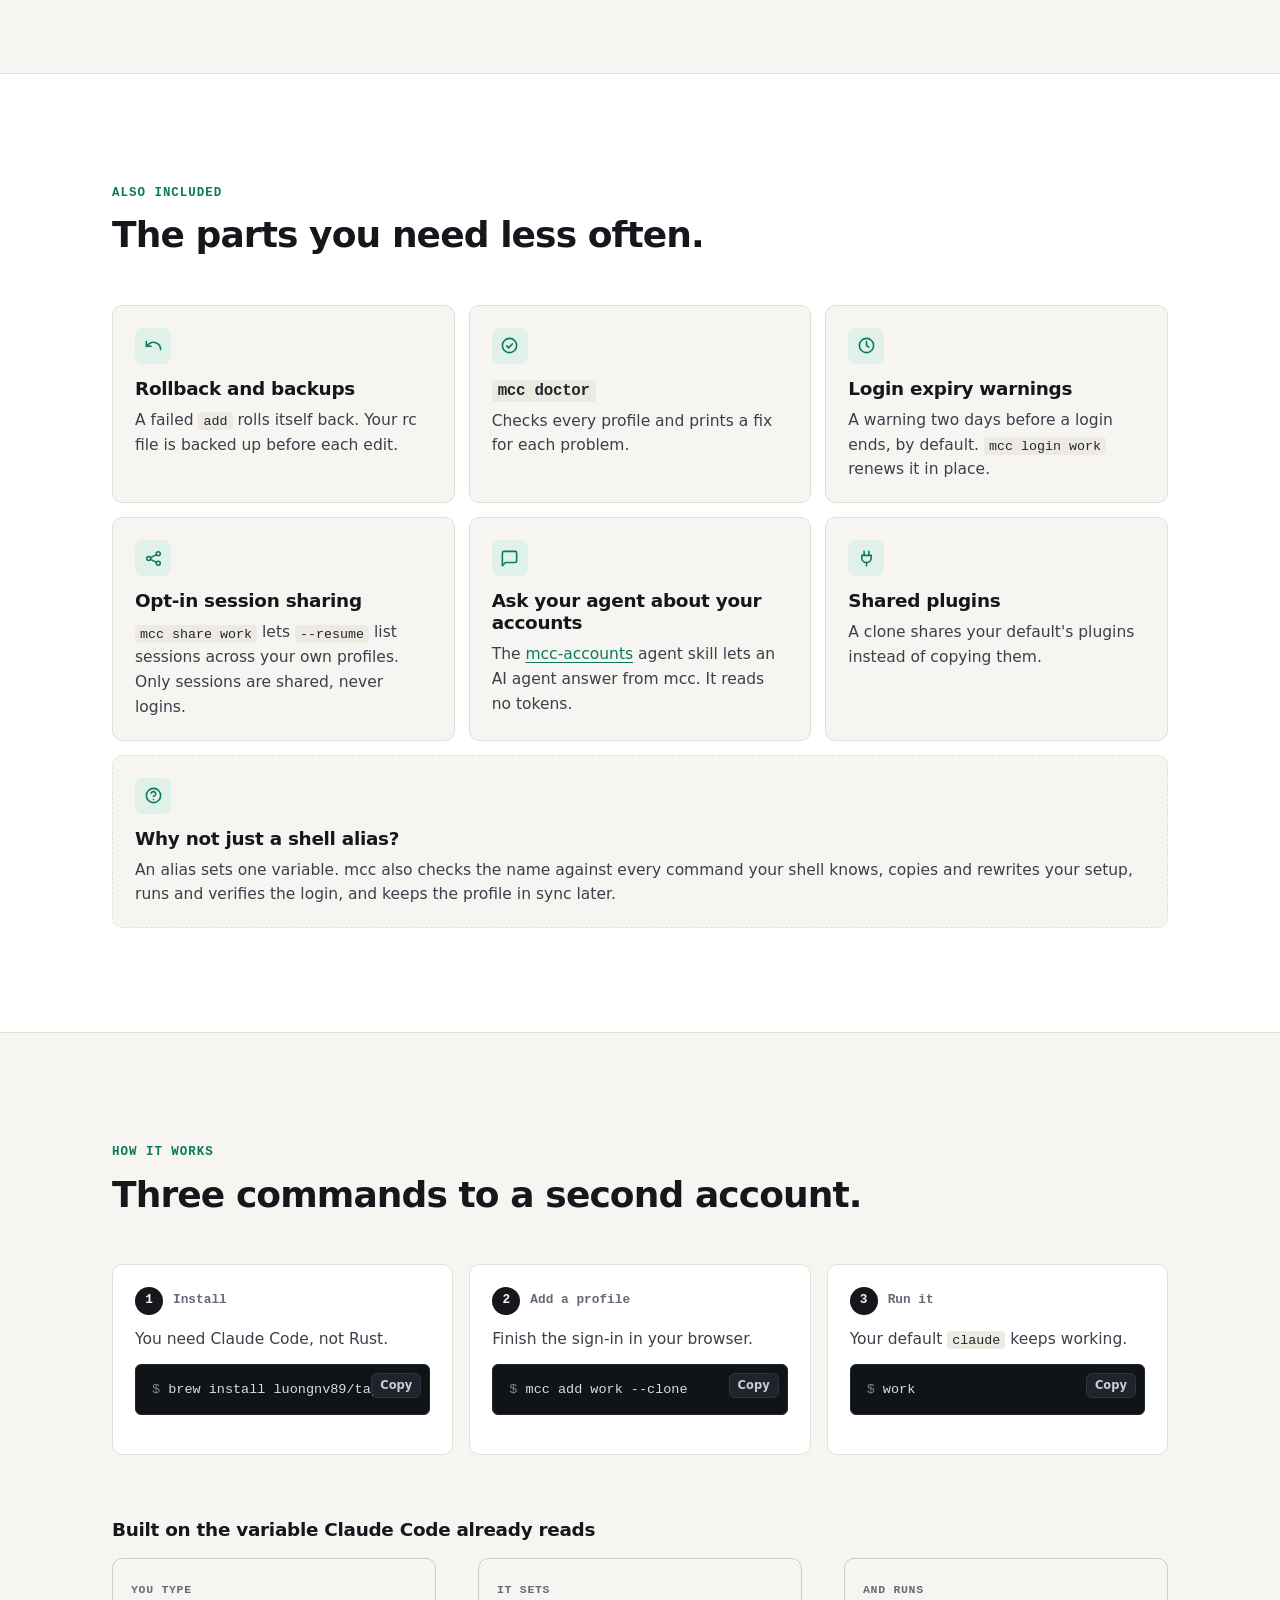
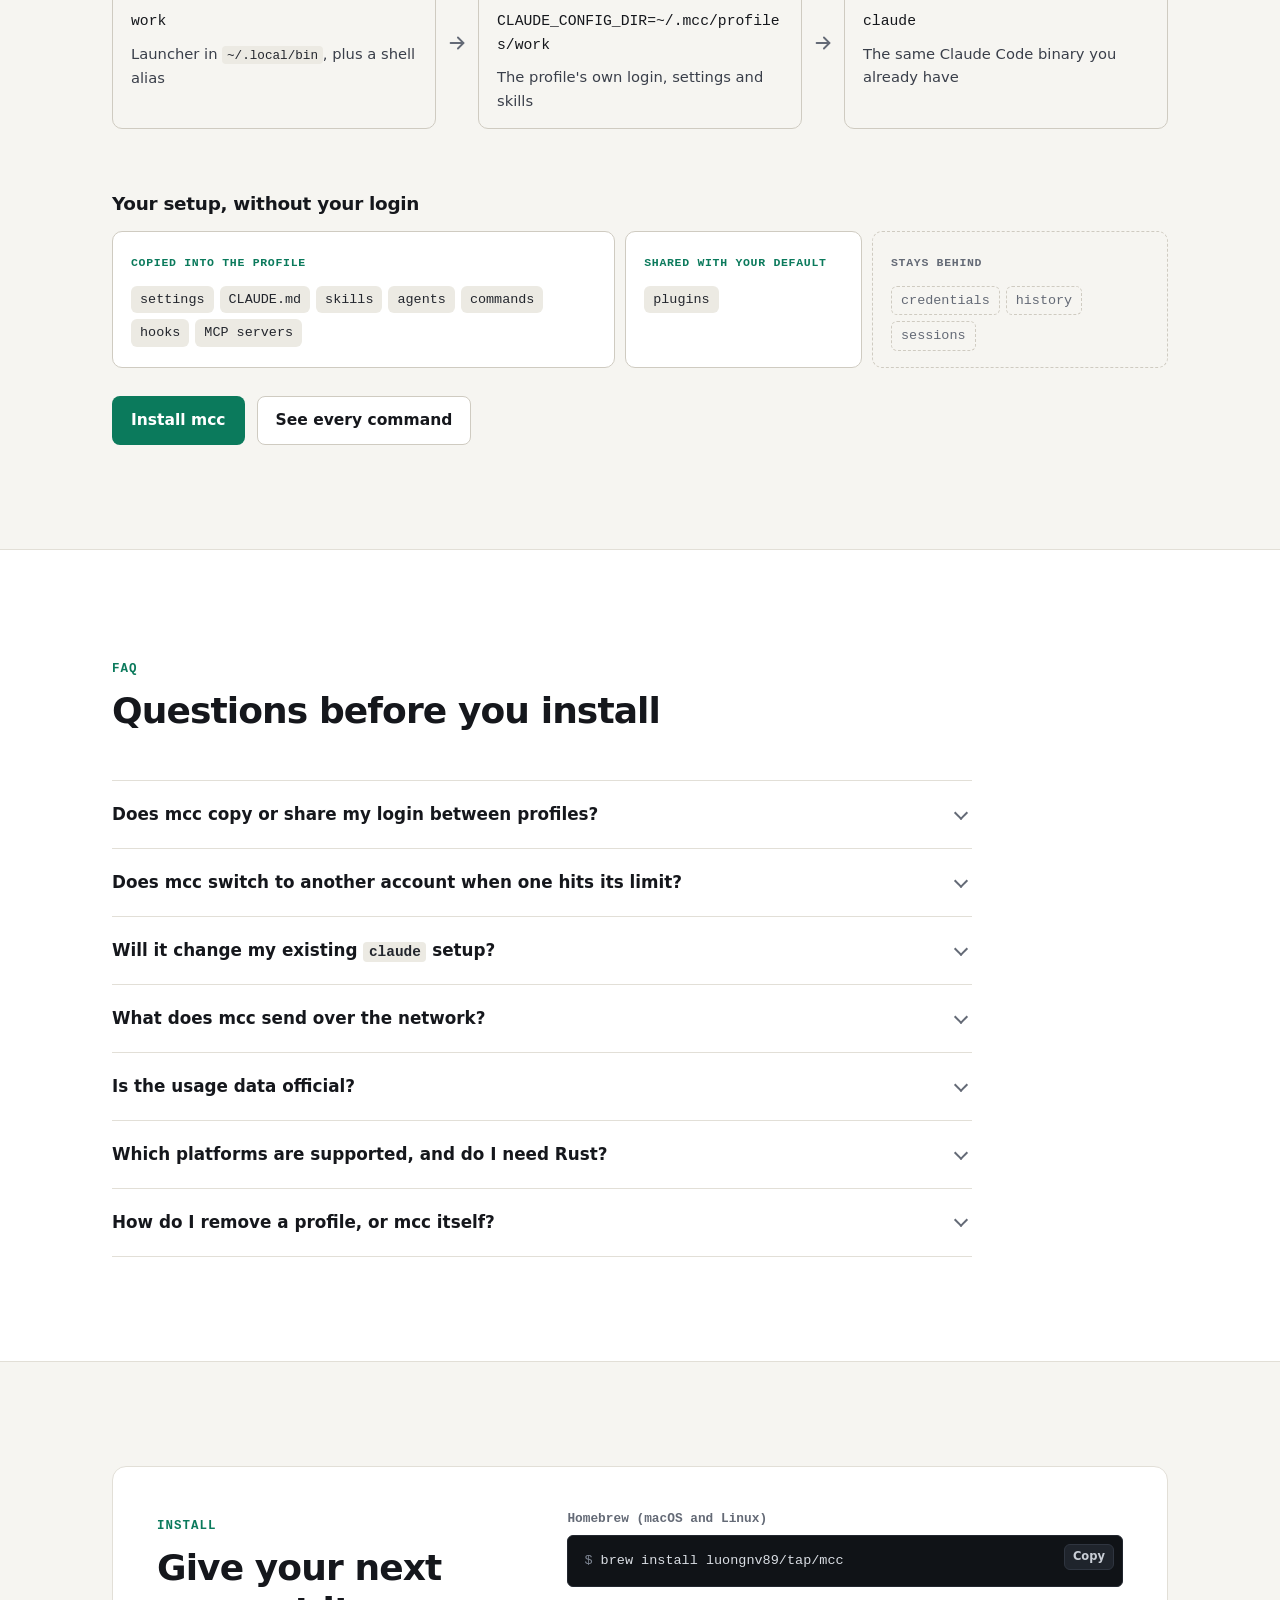
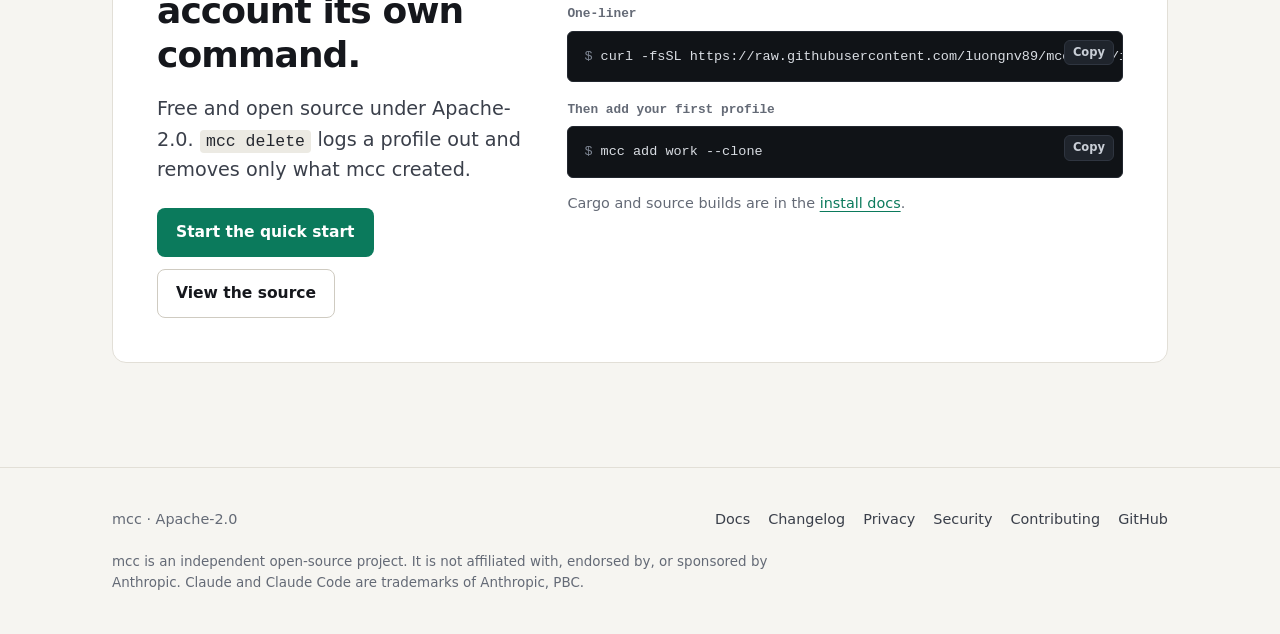
==== commit 53a6977b: "docs(site): rework landing page around a command simulator Replace the hero terminal tour with an ex" ====
--- a/docs/index.html
+++ b/docs/index.html
@@ -59,11 +59,15 @@
         <p class="hero-release"><a class="pill pill-link" href="changelog.html#v0.12.0"><span class="pill-tag">v0.12.0</span> What's new: API-key profiles and usage across machines<span aria-hidden="true">→</span></a></p>
         <span class="eyebrow">Open-source CLI · macOS &amp; Linux</span>
         <h1>Run every Claude Code account <span class="hl">side by side.</span></h1>
-        <p class="lede">mcc gives each account its own login, its own command, and a copy of your main setup. Type <code>work</code> for one account and <code>claude</code> for the other. No logging out in between.</p>
+        <p class="lede">Claude Code keeps one login in <code>~/.claude</code>. mcc gives each account its own command and a copy of your setup: <code>work</code> for one, <code>claude</code> for the other.</p>
         <div class="cta-row">
           <a class="btn btn-primary" href="#install">Install mcc</a>
-          <a class="btn btn-ghost" href="docs.html">Read the docs</a>
-        </div>
+          <a class="btn btn-ghost" href="#demo">
+            <svg viewBox="0 0 24 24" fill="currentColor" aria-hidden="true"><path d="M8 5.5v13l11-6.5z"/></svg>
+            Watch it run
+          </a>
+        </div>
+        <div class="code hero-cmd"><pre><span class="p">$ </span>brew install luongnv89/tap/mcc</pre></div>
         <ul class="trust" aria-label="Project facts">
           <li>Apache-2.0</li>
           <li>Written in Rust</li>
@@ -72,116 +76,471 @@
         </ul>
       </div>
 
-      <figure class="term" data-tour style="margin:0" aria-label="Terminal: a tour of basic mcc commands">
-        <div class="term-bar" aria-hidden="true"><i></i><i></i><i></i><span>~/code/app — zsh</span></div>
-        <div class="tour-screen">
-<pre><span class="p">$ </span><span class="c">mcc list</span>
-<span class="w"># NAME       ACCOUNT  5H          WEEK      LAST USED  SYNC</span>
-1 default ★  —        85%! (35m)  62% (3d)  just now   —
-2 work       Acme     12% (4h)    30% (5d)  48m ago    ✓
-<span class="soft">  <span class="b">●</span> 2 profiles · 1.6 GB on disk · add one with `mcc add &lt;alias&gt;`</span>
-<span class="p">$ </span><span class="c">mcc usage</span>
-<span class="w"># PROFILE    5-HOUR  RESETS IN  WEEKLY  RESETS IN  UPDATED</span>
-1 work       12%     4h 10m     30%     5d 2h      48m ago
-2 default ★  85%!    35m        62%     3d 4h      just now
-<span class="p">$ </span><span class="c">work</span>     <span class="d"># Claude Code on the work account</span>
-<span class="p">$ </span><span class="c">claude</span>   <span class="d"># your default account, unchanged</span>
-<span class="p">$ </span><span class="c">mcc project set work</span>
-  <span class="g">✓</span> ~/code/app: `mcc run` starts `work` here
-<span class="soft d">    → when it is at its limit, `mcc run` asks whether to wait (the default) or start it anyway; `mcc list` shows every project</span>
-<span class="p">$ </span><span class="c">mcc run</span>
-<span class="soft">  <span class="b">●</span> starting `work` — the default for ~/code/app (5h 12%, week 30% used · 48m ago)</span></pre>
-        </div>
+      <!-- Example setup: the same accounts and numbers as the replays below. -->
+      <figure class="board" aria-label="Example setup: each command starts its own account">
+        <figcaption class="board-cap"><strong>Example setup</strong><span>one table for all of it: <code>mcc usage</code></span></figcaption>
+        <ol class="board-rows">
+          <li class="board-row">
+            <code class="board-cmd">claude</code>
+            <span class="board-wire" aria-hidden="true"></span>
+            <a class="board-acct" href="#sim-accounts">
+              <span class="board-name">default ★ <small>~/.claude</small><span class="kind">Subscription</span></span>
+              <span class="gauge"><span>5h</span><span class="meter is-warn" style="--v:85;--i:0"><i></i></span><b>85%!</b></span>
+              <span class="gauge"><span>week</span><span class="meter" style="--v:62;--i:1"><i></i></span><b>62%</b></span>
+            </a>
+          </li>
+          <li class="board-row">
+            <code class="board-cmd">work</code>
+            <span class="board-wire" aria-hidden="true"></span>
+            <a class="board-acct" href="#sim-accounts">
+              <span class="board-name">work <small>~/.mcc/profiles/work</small><span class="kind">Subscription</span></span>
+              <span class="gauge"><span>5h</span><span class="meter" style="--v:12;--i:2"><i></i></span><b>12%</b></span>
+              <span class="gauge"><span>week</span><span class="meter" style="--v:30;--i:3"><i></i></span><b>30%</b></span>
+            </a>
+          </li>
+          <li class="board-row">
+            <code class="board-cmd">api</code>
+            <span class="board-wire" aria-hidden="true"></span>
+            <a class="board-acct" href="#sim-api">
+              <span class="board-name">api <small>est. $12.40 of $50.00</small><span class="kind">API key</span></span>
+              <span class="gauge"><span>month</span><span class="meter" style="--v:25;--i:4"><i></i></span><b>25%</b></span>
+            </a>
+          </li>
+          <li class="board-row">
+            <code class="board-cmd">mcc devin</code>
+            <span class="board-wire" aria-hidden="true"></span>
+            <a class="board-acct" href="#sim-devin">
+              <span class="board-name">devin <small>Main team</small><span class="kind">Devin</span></span>
+              <span class="gauge"><span>day</span><span class="meter" style="--v:12;--i:5"><i></i></span><b>12%</b></span>
+              <span class="gauge"><span>week</span><span class="meter" style="--v:54;--i:6"><i></i></span><b>54%</b></span>
+            </a>
+          </li>
+          <li class="board-row is-remote">
+            <span class="board-via">over SSH</span>
+            <span class="board-wire" aria-hidden="true"></span>
+            <a class="board-acct" href="#sim-ssh">
+              <span class="board-name">lab <small>on me@lab-box</small><span class="kind">Other machine</span></span>
+              <span class="gauge"><span>5h</span><span class="meter" style="--v:40;--i:7"><i></i></span><b>40%</b></span>
+              <span class="gauge"><span>week</span><span class="meter" style="--v:71;--i:8"><i></i></span><b>71%</b></span>
+            </a>
+          </li>
+        </ol>
       </figure>
     </div>
   </section>
 
-  <!-- PROBLEM -->
+  <!-- PROBLEM + AGITATE -->
   <section class="section-alt" aria-labelledby="problem-title">
     <div class="wrap">
       <div class="section-head">
         <span class="eyebrow">The problem</span>
         <h2 id="problem-title">Claude Code has one config directory. You have more than one account.</h2>
-        <p class="lede">Your login, settings, skills, agents and MCP servers all live in <code>~/.claude</code>. That holds up until a second account shows up.</p>
-      </div>
-      <div class="grid grid-3">
-        <article class="card">
-          <span class="tag">Scenario 01</span>
-          <h3>A personal plan and a company plan</h3>
-          <p>You use your own subscription for side projects and your employer's for work, and the two should never share a session.</p>
-        </article>
-        <article class="card">
-          <span class="tag">Scenario 02</span>
-          <h3>A limit hit in the middle of a task</h3>
-          <p>Your 5-hour window runs out halfway through a refactor. The account that still has room is one logout and one login away.</p>
-        </article>
-        <article class="card">
-          <span class="tag">Scenario 03</span>
-          <h3>Client work on the client's seat</h3>
-          <p>A client pays for the account, so the sessions, history and billing for their project belong on their login, not yours.</p>
-        </article>
+        <ul class="scenes" aria-label="When a second account shows up">
+          <li>A personal plan and a company plan</li>
+          <li>A limit hit in the middle of a task</li>
+          <li>Client work on the client's seat</li>
+        </ul>
+      </div>
+
+      <h3 class="compare-title" id="agitate-title">Each workaround costs you something.</h3>
+      <div class="compare" role="group" aria-labelledby="agitate-title">
+        <div class="compare-head" aria-hidden="true">
+          <span class="by">By hand</span><span></span><span class="with">With mcc</span>
+        </div>
+        <ul class="compare-rows">
+          <li>
+            <div class="by"><span class="compare-k">By hand</span> <code>CLAUDE_CONFIG_DIR=~/.claude-work claude</code> on every start</div>
+            <span class="compare-arrow" aria-hidden="true"></span>
+            <div class="with"><span class="compare-k">With mcc</span> <code>work</code></div>
+          </li>
+          <li>
+            <div class="by"><span class="compare-k">By hand</span> Copy skills, agents, settings and MCP servers into each directory</div>
+            <span class="compare-arrow" aria-hidden="true"></span>
+            <div class="with"><span class="compare-k">With mcc</span> <code>mcc add work --clone</code> copies them, never the credentials</div>
+          </li>
+          <li>
+            <div class="by"><span class="compare-k">By hand</span> Fix every <code>~/.claude/...</code> path in hooks and settings</div>
+            <span class="compare-arrow" aria-hidden="true"></span>
+            <div class="with"><span class="compare-k">With mcc</span> Paths to copied items are rewritten per profile</div>
+          </li>
+          <li>
+            <div class="by"><span class="compare-k">By hand</span> Copies drift, with no record of what changed where</div>
+            <span class="compare-arrow" aria-hidden="true"></span>
+            <div class="with"><span class="compare-k">With mcc</span> Each profile catches up when it starts, keeping local edits</div>
+          </li>
+          <li>
+            <div class="by"><span class="compare-k">By hand</span> Open <code>/usage</code> in each account to see its limits</div>
+            <span class="compare-arrow" aria-hidden="true"></span>
+            <div class="with"><span class="compare-k">With mcc</span> <code>mcc usage</code>: every account's 5-hour and weekly limits in one table</div>
+          </li>
+          <li>
+            <div class="by"><span class="compare-k">By hand</span> Remember which repository belongs to which account</div>
+            <span class="compare-arrow" aria-hidden="true"></span>
+            <div class="with"><span class="compare-k">With mcc</span> <code>mcc project set work</code> once, then <code>mcc run</code></div>
+          </li>
+        </ul>
       </div>
     </div>
   </section>
 
-  <!-- AGITATE -->
-  <section aria-labelledby="agitate-title">
-    <div class="wrap">
-      <div class="section-head">
-        <span class="eyebrow">The workarounds</span>
-        <h2 id="agitate-title">Each workaround costs you something.</h2>
-      </div>
-      <ul class="costs">
-        <li><strong>Logging out and back in</strong><span>Every switch breaks your flow, and every new session runs on whichever account you touched last.</span></li>
-        <li><strong>Setting <code>CLAUDE_CONFIG_DIR</code> by hand</strong><span>You get a bare profile. None of your skills, agents, hooks, plugins or MCP servers come with it.</span></li>
-        <li><strong>Copying <code>~/.claude</code> yourself</strong><span>The copy drags credentials along, keeps paths that point back at the original directory, and falls out of date the day you add a skill to your main setup.</span></li>
-        <li><strong>Guessing which account has room</strong><span>Nothing shows the 5-hour and weekly limits of all your accounts in one place, so you find out when a session stops.</span></li>
-      </ul>
-    </div>
-  </section>
-
-  <!-- SOLUTION -->
-  <section class="section-alt" aria-labelledby="solution-title">
+  <!-- SOLUTION: the simulator -->
+  <section id="demo" aria-labelledby="solution-title">
     <div class="wrap">
       <div class="section-head">
         <span class="eyebrow">What mcc does</span>
         <h2 id="solution-title">One command per account. One setup across all of them.</h2>
+        <p class="lede">Replays of real mcc 0.12.0 output, captured in a sandbox with test accounts and trimmed for length.</p>
+      </div>
+
+      <div class="sim" data-sim>
+        <div class="sim-tabs" role="tablist" aria-label="Feature replays">
+          <button class="sim-tab" type="button" role="tab" id="tab-accounts" aria-controls="sim-accounts" aria-selected="true">
+            <svg viewBox="0 0 24 24" fill="none" stroke="currentColor" stroke-width="2" stroke-linecap="round" stroke-linejoin="round" aria-hidden="true"><path d="M4 17l6-5-6-5"/><path d="M12 19h8"/></svg>Accounts
+          </button>
+          <button class="sim-tab" type="button" role="tab" id="tab-api" aria-controls="sim-api" aria-selected="false" tabindex="-1">
+            <svg viewBox="0 0 24 24" fill="none" stroke="currentColor" stroke-width="2" stroke-linecap="round" stroke-linejoin="round" aria-hidden="true"><circle cx="8" cy="15" r="4"/><path d="M11 12l9-9"/><path d="M16 7l3 3"/></svg>API key
+          </button>
+          <button class="sim-tab" type="button" role="tab" id="tab-usage" aria-controls="sim-usage" aria-selected="false" tabindex="-1">
+            <svg viewBox="0 0 24 24" fill="none" stroke="currentColor" stroke-width="2" stroke-linecap="round" stroke-linejoin="round" aria-hidden="true"><path d="M4 20V10"/><path d="M10 20V4"/><path d="M16 20v-7"/><path d="M22 20H2"/></svg>Usage
+          </button>
+          <button class="sim-tab" type="button" role="tab" id="tab-devin" aria-controls="sim-devin" aria-selected="false" tabindex="-1">
+            <svg viewBox="0 0 24 24" fill="none" stroke="currentColor" stroke-width="2" stroke-linecap="round" stroke-linejoin="round" aria-hidden="true"><rect x="4" y="8" width="16" height="11" rx="2"/><path d="M12 8V4"/><path d="M9 13v2"/><path d="M15 13v2"/></svg>Devin
+          </button>
+          <button class="sim-tab" type="button" role="tab" id="tab-ssh" aria-controls="sim-ssh" aria-selected="false" tabindex="-1">
+            <svg viewBox="0 0 24 24" fill="none" stroke="currentColor" stroke-width="2" stroke-linecap="round" stroke-linejoin="round" aria-hidden="true"><rect x="3" y="4" width="18" height="7" rx="2"/><rect x="3" y="13" width="18" height="7" rx="2"/><path d="M7 7.5h.01"/><path d="M7 16.5h.01"/></svg>Over SSH
+          </button>
+          <button class="sim-tab" type="button" role="tab" id="tab-projects" aria-controls="sim-projects" aria-selected="false" tabindex="-1">
+            <svg viewBox="0 0 24 24" fill="none" stroke="currentColor" stroke-width="2" stroke-linecap="round" stroke-linejoin="round" aria-hidden="true"><path d="M3 7a2 2 0 012-2h4l2 2h8a2 2 0 012 2v8a2 2 0 01-2 2H5a2 2 0 01-2-2z"/></svg>Projects
+          </button>
+          <button class="sim-tab" type="button" role="tab" id="tab-sync" aria-controls="sim-sync" aria-selected="false" tabindex="-1">
+            <svg viewBox="0 0 24 24" fill="none" stroke="currentColor" stroke-width="2" stroke-linecap="round" stroke-linejoin="round" aria-hidden="true"><path d="M21 12a9 9 0 01-15.5 6.2L3 16"/><path d="M3 12a9 9 0 0115.5-6.2L21 8"/><path d="M21 3v5h-5"/><path d="M3 21v-5h5"/></svg>Sync
+          </button>
+        </div>
+
+        <div class="sim-panel" id="sim-accounts" role="tabpanel" aria-labelledby="tab-accounts" data-label="Accounts">
+          <div class="sim-cap">
+            <div>
+              <h3>A command for each account</h3>
+              <p><code>mcc add work</code> builds the profile, its launcher and a shell alias, then opens the sign-in. <code>claude</code> stays exactly as it was.</p>
+            </div>
+            <ul class="sim-facts">
+              <li>A failed <code>add</code> rolls itself back</li>
+              <li><a href="docs.html#cmd-add">mcc add</a></li>
+            </ul>
+          </div>
+          <figure class="term" aria-label="Terminal: adding a profile named work">
+            <div class="term-bar" aria-hidden="true"><i></i><i></i><i></i><span>~ — zsh</span></div>
+            <div class="sim-screen">
+<pre><span class="p">$ </span><span class="c">mcc add work --clone</span>
+<span class="a">◆ Add Claude Code profile "work"</span>
+  [1/8] Validate alias
+        <span class="g">✓</span> done — "work" is available (1ms)
+  [2/8] Create ~/.mcc/profiles/work
+        <span class="g">✓</span> done (0ms)
+  [3/8] Copy setup from the default profile
+<span class="soft">        <span class="g">✓</span> done — 14 items (settings 1, claude-md 1, agents 3, skills 7, commands 1, hooks 1), 1 MCP servers; plugins shared with the default; no credentials copied (9ms)</span>
+  [4/8] Install launcher ~/.local/bin/work
+        <span class="g">✓</span> done (0ms)
+  [5/8] Add shell alias
+        <span class="g">✓</span> done — ~/.zshrc (0ms)
+  [6/8] Register profile
+        <span class="g">✓</span> done — ~/.mcc/config.toml (0ms)
+  [7/8] Log in (complete the sign-in in your browser)
+Login successful.
+        <span class="g">✓</span> done (10ms)
+  [8/8] Verify login
+        <span class="g">✓</span> done — dev@acme.example (8ms)
+
+  Result: profile "work" is ready — start it with `work`
+    Command:           work
+    Account:           dev@acme.example
+    Directory:         ~/.mcc/profiles/work
+    Setup:             cloned from default (sync later with `mcc sync`)
+    Launcher:          ~/.local/bin/work
+    Shell alias:       ~/.zshrc
+<span class="p">$ </span><span class="c">work</span><span class="d">     # Claude Code on the work account</span>
+<span class="p">$ </span><span class="c">claude</span><span class="d">   # your default account, unchanged</span></pre>
+            </div>
+          </figure>
+        </div>
+
+        <div class="sim-panel" id="sim-api" role="tabpanel" aria-labelledby="tab-api" data-label="API key">
+          <div class="sim-cap">
+            <div>
+              <h3>Profiles that run on an API key</h3>
+              <p>Paying with an Anthropic API key instead of a subscription? The key goes in by pipe or hidden prompt, never as an argument, and the profile needs no sign-in.</p>
+            </div>
+            <ul class="sim-facts">
+              <li>Key kept in a <code>0600</code> file</li>
+              <li>Spend against a budget you set</li>
+              <li><a href="docs.html#cmd-add">API-key profiles</a></li>
+            </ul>
+          </div>
+          <figure class="term" aria-label="Terminal: adding a profile that uses an API key, then listing profiles">
+            <div class="term-bar" aria-hidden="true"><i></i><i></i><i></i><span>~ — zsh</span></div>
+            <div class="sim-screen">
+<pre><span class="p">$ </span><span class="c">mcc add api --clone --api-key-stdin --budget 50 &lt; key.txt</span>
+<span class="a">◆ Add Claude Code profile "api"</span>
+  [1/9] Validate alias
+        <span class="g">✓</span> done — "api" is available (0ms)
+<span class="d">  ⋮</span>
+  [6/9] Store the API key
+        <span class="g">✓</span> done — ~/.mcc/keys/api-c3eeea3b.key (only you can read it) (7ms)
+  [7/9] Install the mcc statusline (records the estimated spend)
+        <span class="g">✓</span> done — in settings.json and its settings overlay settings.mcc.json (1ms)
+  [8/9] Set apiKeyHelper
+        <span class="g">✓</span> done — apiKeyHelper set (0ms)
+  [9/9] Register profile
+        <span class="g">✓</span> done — ~/.mcc/config.toml (0ms)
+
+  Result: API-key profile "api" is ready — start it with `api`
+    Command:           api
+    Auth:              API key, in ~/.mcc/keys/api-c3eeea3b.key
+    Budget:            $50.00 a month
+<span class="p">$ </span><span class="c">mcc list</span><span class="d">     # after a few sessions on the key</span>
+<span class="w"># NAME       ACCOUNT   5H                     WEEK                 LAST USED  SYNC</span>
+1 default ★  Personal  <span class="y">█████████</span><span class="d">░</span> <span class="y">85%!</span> (35m)  <span class="g">██████</span><span class="d">░░░░</span> 62% (3d)  just now   —
+2 work       Acme      <span class="g">█</span><span class="d">░░░░░░░░░</span> 12% (4h)    <span class="g">███</span><span class="d">░░░░░░░</span> 30% (5d)  just now   <span class="g">✓</span>
+
+<span class="w"># API KEY  ACCOUNT  EST. SPEND (THIS MONTH, THIS MACHINE)          LAST USED  SYNC</span>
+3 api      —        est. $12.40 this month of $50.00 budget (25%)  just now   <span class="g">✓</span>
+  <span class="b">●</span> 3 profiles · 4.2 KB on disk · add one with `mcc add &lt;alias&gt;`</pre>
+            </div>
+          </figure>
+        </div>
+
+        <div class="sim-panel" id="sim-usage" role="tabpanel" aria-labelledby="tab-usage" data-label="Usage">
+          <div class="sim-cap">
+            <div>
+              <h3>Every limit on one screen</h3>
+              <p><code>mcc usage</code> shows each account's 5-hour and weekly usage and when it resets. Anything at 80% gets a <code>!</code>, at 95% a <code>!!</code>, so it reads the same without colour.</p>
+            </div>
+            <ul class="sim-facts">
+              <li>Reads no token, touches no network</li>
+              <li>Emails hidden by default</li>
+              <li><a href="docs.html#cmd-usage">mcc usage</a></li>
+            </ul>
+          </div>
+          <figure class="term" aria-label="Terminal: mcc usage output for two subscriptions, an API-key profile and Devin">
+            <div class="term-bar" aria-hidden="true"><i></i><i></i><i></i><span>~ — zsh</span></div>
+            <div class="sim-screen">
+<pre><span class="p">$ </span><span class="c">mcc usage</span>
+<span class="w"># PROFILE    LAST ACTIVE  LOGIN ENDS  5-HOUR           RESETS IN                 WEEKLY          RESETS IN                 UPDATED</span>
+1 work       48m ago      1d 3h       <span class="g">█</span><span class="d">░░░░░░░░░</span> 12%   4h 5m <span class="d">(Tue Nov 24 22:46)</span>  <span class="g">███</span><span class="d">░░░░░░░</span> 30%  5d 1h <span class="d">(Sun Nov 29 20:36)</span>  53m ago
+2 default ★  1m ago       27d 2h      <span class="y">█████████</span><span class="d">░</span> <span class="y">85%!</span>  30m <span class="d">(Tue Nov 24 19:11)</span>    <span class="g">██████</span><span class="d">░░░░</span> 62%  3d 3h <span class="d">(Fri Nov 27 22:36)</span>  6m ago
+
+<span class="w"># API KEY  LAST ACTIVE  EST. SPEND (THIS MONTH, THIS MACHINE)</span>
+3 api      2h ago       est. $12.40 this month of $50.00 budget (25%)
+
+<span class="w"># PROVIDER  DAILY           RESETS IN                  WEEKLY          RESETS IN                 OVERAGE  UPDATED</span>
+4 devin     <span class="g">█</span><span class="d">░░░░░░░░░</span> 12%  7h 55m <span class="d">(Wed Nov 25 02:36)</span>  <span class="g">█████</span><span class="d">░░░░░</span> 54%  3d 3h <span class="d">(Fri Nov 27 22:36)</span>  $3.50    17m ago
+  <span class="y">⚠</span> Login for 'work' expires in 1d 3h <span class="d">(Wed Nov 25 22:36)</span> — run `mcc login work` to renew it</pre>
+            </div>
+          </figure>
+        </div>
+
+        <div class="sim-panel" id="sim-devin" role="tabpanel" aria-labelledby="tab-devin" data-label="Devin">
+          <div class="sim-cap">
+            <div>
+              <h3>Devin beside your accounts</h3>
+              <p>Signed in to the Devin CLI? <code>mcc devin</code> starts it with its own settings and login, and its daily and weekly quota shows up beside your accounts.</p>
+            </div>
+            <ul class="sim-facts">
+              <li>mcc only reads Devin's login</li>
+              <li><a href="docs.html#cmd-devin">mcc devin</a></li>
+            </ul>
+          </div>
+          <figure class="term" aria-label="Terminal: starting Devin and reading its quota">
+            <div class="term-bar" aria-hidden="true"><i></i><i></i><i></i><span>~ — zsh</span></div>
+            <div class="sim-screen">
+<pre><span class="p">$ </span><span class="c">mcc devin</span><span class="d">     # starts the Devin CLI, with its own login and settings</span>
+<span class="p">$ </span><span class="c">mcc usage devin</span>
+<span class="w"># PROVIDER  DAILY           RESETS IN                  WEEKLY          RESETS IN                 OVERAGE  UPDATED</span>
+1 devin     <span class="g">█</span><span class="d">░░░░░░░░░</span> 12%  7h 55m <span class="d">(Wed Nov 25 02:36)</span>  <span class="g">█████</span><span class="d">░░░░░</span> 54%  3d 3h <span class="d">(Fri Nov 27 22:36)</span>  $3.50    17m ago
+<span class="p">$ </span><span class="c">mcc list</span>
+<span class="w"># NAME       ACCOUNT    5H                     WEEK                 LAST USED  SYNC</span>
+1 default ★  Personal   <span class="y">█████████</span><span class="d">░</span> <span class="y">85%!</span> (35m)  <span class="g">██████</span><span class="d">░░░░</span> 62% (3d)  just now   —
+2 work       Acme       <span class="g">█</span><span class="d">░░░░░░░░░</span> 12% (4h)    <span class="g">███</span><span class="d">░░░░░░░</span> 30% (5d)  just now   <span class="g">✓</span>
+3 devin      Main team  n/a                    <span class="g">█████</span><span class="d">░░░░░</span> 54% (3d)  —          —
+
+<span class="w"># API KEY  ACCOUNT  EST. SPEND (THIS MONTH, THIS MACHINE)          LAST USED  SYNC</span>
+4 api      —        est. $12.40 this month of $50.00 budget (25%)  just now   <span class="g">✓</span>
+  <span class="b">●</span> 3 profiles · 4.2 KB on disk · add one with `mcc add &lt;alias&gt;`</pre>
+            </div>
+          </figure>
+        </div>
+
+        <div class="sim-panel" id="sim-ssh" role="tabpanel" aria-labelledby="tab-ssh" data-label="Over SSH">
+          <div class="sim-cap">
+            <div>
+              <h3>Your other machines, over SSH</h3>
+              <p>List a machine once in <code>~/.mcc/config.toml</code>. <code>mcc usage</code> then reads its accounts over SSH with your own keys, one table per machine.</p>
+              <div class="code sim-snippet"><pre>[machines.lab]
+host = "me@lab-box"</pre></div>
+            </div>
+            <ul class="sim-facts">
+              <li>No login or token leaves any machine</li>
+              <li><a href="docs.html#machines">Multiple machines</a></li>
+            </ul>
+          </div>
+          <figure class="term" aria-label="Terminal: mcc usage with one table for this machine and one for a machine named lab">
+            <div class="term-bar" aria-hidden="true"><i></i><i></i><i></i><span>~ — zsh</span></div>
+            <div class="sim-screen">
+<pre><span class="p">$ </span><span class="c">mcc usage</span>
+<span class="d">── </span><span class="w">local</span><span class="d"> · updated 3m ago ─────────────────────────────────────────────────────────────────────────</span>
+<span class="w"># PROFILE    ALSO ON  LAST ACTIVE  LOGIN ENDS  5-HOUR      RESETS IN  WEEKLY     RESETS IN  UPDATED</span>
+1 work       —        48m ago      1d 3h       <span class="g">█</span><span class="d">░░░░</span> 12%   4h 8m      <span class="g">██</span><span class="d">░░░</span> 30%  5d 1h      50m ago
+2 default ★  lab      1m ago       27d 2h      <span class="y">████</span><span class="d">░</span> <span class="y">85%!</span>  33m        <span class="g">███</span><span class="d">░░</span> 62%  3d 3h      3m ago
+
+<span class="w"># API KEY  LAST ACTIVE  EST. SPEND (THIS MONTH, THIS MACHINE)</span>
+3 api      2h ago       est. $12.40 this month of $50.00 budget (25%)
+
+<span class="w"># PROVIDER  DAILY      RESETS IN  WEEKLY     RESETS IN  OVERAGE  UPDATED</span>
+4 devin     <span class="g">█</span><span class="d">░░░░</span> 12%  7h 58m     <span class="g">███</span><span class="d">░░</span> 54%  3d 3h      $3.50    14m ago
+
+<span class="d">── </span><span class="w">lab (me@lab-box)</span><span class="d"> · updated 7m ago ──────────────────────────────────────────────────────────────</span>
+<span class="w"># PROFILE    ALSO ON  LAST ACTIVE  LOGIN ENDS  5-HOUR      RESETS IN  WEEKLY     RESETS IN  UPDATED</span>
+1 default ★  local    3h ago       unknown     <span class="y">████</span><span class="d">░</span> <span class="y">85%!</span>  33m        <span class="g">███</span><span class="d">░░</span> 62%  3d 3h      3m ago
+2 lab        —        5m ago       unknown     <span class="g">██</span><span class="d">░░░</span> 40%   2h 12m     <span class="g">████</span><span class="d">░</span> 71%  5d 23h     7m ago</pre>
+            </div>
+          </figure>
+        </div>
+
+        <div class="sim-panel" id="sim-projects" role="tabpanel" aria-labelledby="tab-projects" data-label="Projects">
+          <div class="sim-cap">
+            <div>
+              <h3>Each project on its own account</h3>
+              <p><code>mcc project set work</code> makes <code>work</code> the profile <code>mcc run</code> starts in this repository. At its limit, <code>mcc run</code> asks first, with waiting as the default.</p>
+            </div>
+            <ul class="sim-facts">
+              <li>mcc never switches accounts for you</li>
+              <li><a href="docs.html#per-project">Per-project profiles</a></li>
+            </ul>
+          </div>
+          <figure class="term" aria-label="Terminal: giving a project its profile, then mcc run at the limit">
+            <div class="term-bar" aria-hidden="true"><i></i><i></i><i></i><span>~/code/app — zsh</span></div>
+            <div class="sim-screen">
+<pre><span class="p">$ </span><span class="c">mcc project set work --allow lab</span>
+  <span class="g">✓</span> ~/code/app: `mcc run` starts `work` here; at its limit it can also offer `lab`
+<span class="p">$ </span><span class="c">mcc here</span>
+Here: `work` — the default for ~/code/app
+  directory  ~/code/app
+  account    Acme (email hidden)
+  config     ~/.mcc/profiles/work
+<span class="p">$ </span><span class="c">mcc run</span>
+  <span class="b">●</span> starting `work` — the default for ~/code/app (5h 12%, week 30% used · 53m ago)
+<span class="p">$ </span><span class="c">mcc run</span><span class="d">     # later, with `work` at its 5-hour limit</span>
+  <span class="y">⚠</span> `work` (the default for ~/code/app) is at its 5-hour limit, resets in 36m
+? Wait, or start a profile? ›
+<span class="a">❯ Wait — `work` resets in 36m</span>
+  Start `work` anyway
+  Start `lab` instead</pre>
+            </div>
+          </figure>
+        </div>
+
+        <div class="sim-panel" id="sim-sync" role="tabpanel" aria-labelledby="tab-sync" data-label="Sync">
+          <div class="sim-cap">
+            <div>
+              <h3>Sync when your main setup changes</h3>
+              <p><code>mcc sync work</code> pulls new skills, settings and MCP servers from your default profile and keeps the changes you made in the profile.</p>
+            </div>
+            <ul class="sim-facts">
+              <li>Every overwritten file is backed up first</li>
+              <li>Auto sync is on by default</li>
+              <li><a href="docs.html#clone-sync">Clone and sync</a></li>
+            </ul>
+          </div>
+          <figure class="term" aria-label="Terminal: previewing a sync, then applying it">
+            <div class="term-bar" aria-hidden="true"><i></i><i></i><i></i><span>~ — zsh</span></div>
+            <div class="sim-screen">
+<pre><span class="p">$ </span><span class="c">mcc sync work --dry-run</span>
+<span class="a">◆ Sync default → "work"</span>
+  [1/1] Compare with the default profile
+        <span class="g">✓</span> done — 2 to add, 1 to update, 0 to remove, 5 unchanged, 1 local edit (1ms)
+    claude-md:         1 local edit (kept)
+    agents:            ~1 changed
+    skills:            +2 new
+  <span class="b">●</span> = CLAUDE.md (local edit, kept)
+  <span class="b">●</span> ~ agents/reviewer.md
+  <span class="b">●</span> + skills/changelog
+  <span class="b">●</span> + skills/changelog/SKILL.md
+
+<span class="soft">  Result: dry run — 3 change(s) would be applied to "work", except 1 local edit (kept); nothing was written</span>
+<span class="p">$ </span><span class="c">mcc sync work</span>
+<span class="a">◆ Sync default → "work"</span>
+  [1/3] Compare with the default profile
+        <span class="g">✓</span> done — 2 to add, 1 to update, 0 to remove, 5 unchanged, 1 local edit (1ms)
+<span class="d">  ⋮</span>
+  [2/3] Back up profile config
+        <span class="g">✓</span> done — ~/.mcc/profiles/work/.mcc-backup/20261124-183703.820 (0ms)
+  [3/3] Apply changes
+        <span class="g">✓</span> done — 3 change(s) (1ms)
+
+  Result: "work" now matches the default profile's setup, except 1 local edit (kept)</pre>
+            </div>
+          </figure>
+        </div>
+      </div>
+
+      <ul class="never" aria-label="What mcc never does">
+        <li>
+          <svg viewBox="0 0 24 24" fill="none" stroke="currentColor" stroke-width="2" stroke-linecap="round" stroke-linejoin="round" aria-hidden="true"><rect x="5" y="11" width="14" height="9" rx="2"/><path d="M8 11V8a4 4 0 018 0v3"/></svg>
+          <div><strong>Never copies a login</strong><span>Each profile signs in separately, or uses its own API key.</span></div>
+        </li>
+        <li>
+          <svg viewBox="0 0 24 24" fill="none" stroke="currentColor" stroke-width="2" stroke-linecap="round" stroke-linejoin="round" aria-hidden="true"><circle cx="12" cy="12" r="9"/><path d="M10 9v6"/><path d="M14 9v6"/></svg>
+          <div><strong>Never switches accounts for you</strong><span>At a limit, <code>mcc run</code> asks, and waiting is the default.</span></div>
+        </li>
+        <li>
+          <svg viewBox="0 0 24 24" fill="none" stroke="currentColor" stroke-width="2" stroke-linecap="round" stroke-linejoin="round" aria-hidden="true"><path d="M3 3l18 18"/><path d="M8.5 16.5a5 5 0 017 0"/><path d="M5 13a10 10 0 014-2.6"/><path d="M19 13a10 10 0 00-5-2.9"/><path d="M12 20h.01"/></svg>
+          <div><strong>Nothing over the network by default</strong><span><code>mcc list</code>, <code>mcc usage</code> and <code>mcc run</code> read a cache on your machine.</span></div>
+        </li>
+        <li>
+          <svg viewBox="0 0 24 24" fill="none" stroke="currentColor" stroke-width="2" stroke-linecap="round" stroke-linejoin="round" aria-hidden="true"><path d="M3 3l18 18"/><path d="M10.6 5.1A10 10 0 0112 5c5 0 9 4 10 7a12 12 0 01-3.2 4.3"/><path d="M6.5 6.6A12 12 0 002 12c1 3 5 7 10 7a10 10 0 004-.8"/><path d="M9.9 9.9a3 3 0 004.2 4.2"/></svg>
+          <div><strong>No telemetry</strong><span>mcc has no telemetry or analytics.</span></div>
+        </li>
+      </ul>
+    </div>
+  </section>
+
+  <!-- SOLUTION: the rest -->
+  <section class="section-alt" aria-labelledby="more-title">
+    <div class="wrap">
+      <div class="section-head">
+        <span class="eyebrow">Also included</span>
+        <h2 id="more-title">The parts you need less often.</h2>
       </div>
       <div class="features">
         <article class="card feature">
-          <div class="icon" aria-hidden="true"><svg viewBox="0 0 24 24" fill="none" stroke="currentColor" stroke-width="2" stroke-linecap="round" stroke-linejoin="round"><path d="M4 17l6-5-6-5"/><path d="M12 19h8"/></svg></div>
-          <h3>A command for each account</h3>
-          <p><code>mcc add work</code> creates <code>~/.mcc/profiles/work</code>, a <code>work</code> launcher and a shell alias, then opens the login. <code>claude</code> stays exactly as it was. Rename a profile later with <code>mcc rename work job</code>; it stays logged in. Paying with an Anthropic API key instead of a subscription? <code>mcc add api --api-key-prompt</code> makes a profile that uses the key, with no sign-in.</p>
+          <div class="icon" aria-hidden="true"><svg viewBox="0 0 24 24" fill="none" stroke="currentColor" stroke-width="2" stroke-linecap="round" stroke-linejoin="round"><path d="M3 7v6h6"/><path d="M21 17a9 9 0 00-15-6.7L3 13"/></svg></div>
+          <h3>Rollback and backups</h3>
+          <p>A failed <code>add</code> rolls itself back. Your rc file is backed up before each edit.</p>
         </article>
         <article class="card feature">
-          <div class="icon" aria-hidden="true"><svg viewBox="0 0 24 24" fill="none" stroke="currentColor" stroke-width="2" stroke-linecap="round" stroke-linejoin="round"><rect x="8" y="8" width="12" height="12" rx="2"/><path d="M16 8V6a2 2 0 00-2-2H6a2 2 0 00-2 2v8a2 2 0 002 2h2"/></svg></div>
-          <h3>Your setup, without your login</h3>
-          <p>Cloning copies settings, <code>CLAUDE.md</code>, skills, agents, commands, hooks and MCP servers, and shares your default's plugins instead of copying them. Credentials, history and sessions stay behind, and paths to copied items are rewritten to the new profile. To resume sessions across accounts, opt each profile in with <code>mcc share work</code>: only sessions are shared, never logins.</p>
+          <div class="icon" aria-hidden="true"><svg viewBox="0 0 24 24" fill="none" stroke="currentColor" stroke-width="2" stroke-linecap="round" stroke-linejoin="round"><circle cx="12" cy="12" r="9"/><path d="M8.5 12.5l2.5 2.5 4.5-5"/></svg></div>
+          <h3><code>mcc doctor</code></h3>
+          <p>Checks every profile and prints a fix for each problem.</p>
         </article>
         <article class="card feature">
-          <div class="icon" aria-hidden="true"><svg viewBox="0 0 24 24" fill="none" stroke="currentColor" stroke-width="2" stroke-linecap="round" stroke-linejoin="round"><path d="M21 12a9 9 0 01-15.5 6.2L3 16"/><path d="M3 12a9 9 0 0115.5-6.2L21 8"/><path d="M21 3v5h-5"/><path d="M3 21v-5h5"/></svg></div>
-          <h3>Sync when your main setup changes</h3>
-          <p><code>mcc sync work</code> pulls new skills, settings and MCP servers from your default profile and keeps the changes you made in the profile. A setting you change in any profile reaches all the others, and a password or token is copied only after you agree. A file changed on both sides is reported as a conflict, not overwritten. <code>mcc diff work</code> shows what differs, <code>--dry-run</code> previews the sync, and every file it overwrites or removes is backed up first. With auto sync, on by default, profiles also catch up on their own as they start, copying only what the default added or updated.</p>
+          <div class="icon" aria-hidden="true"><svg viewBox="0 0 24 24" fill="none" stroke="currentColor" stroke-width="2" stroke-linecap="round" stroke-linejoin="round"><circle cx="12" cy="12" r="9"/><path d="M12 7v5l3 2"/></svg></div>
+          <h3>Login expiry warnings</h3>
+          <p>A warning two days before a login ends, by default. <code>mcc login work</code> renews it in place.</p>
         </article>
         <article class="card feature">
-          <div class="icon" aria-hidden="true"><svg viewBox="0 0 24 24" fill="none" stroke="currentColor" stroke-width="2" stroke-linecap="round" stroke-linejoin="round"><path d="M4 20V10"/><path d="M10 20V4"/><path d="M16 20v-7"/><path d="M22 20H2"/></svg></div>
-          <h3>Every limit on one screen</h3>
-          <p><code>mcc usage</code> shows each account's 5-hour and weekly usage and when it resets. Anything at 80% gets a <code>!</code>, at 95% a <code>!!</code>, so it reads the same without colour. The account with the most weekly room comes first; <code>--sort</code> orders the rows by name, 5-hour or weekly usage, or the soonest reset. Signed in to the Devin CLI? Its daily and weekly quota shows up beside your accounts, and <a href="docs.html#cmd-devin"><code>mcc devin</code></a> starts Devin with its own settings and login. Use Claude Code on other computers too? List them once in your config and <code>mcc usage</code> reads their accounts over SSH, one table per machine. An API-key profile shows its estimated spend this month, against a budget you set. <code>mcc usage --all</code> looks every account up live for one run, with a risk notice each time, and caches what it finds; if an account's token has expired, it first has Claude Code refresh it, and says so before each refresh. It also shows when each login ends and, by default, warns two days ahead; <code>mcc login work</code> renews it in place. In <a href="https://herdr.dev">Herdr</a>, the separate <a href="https://github.com/luongnv89/mcc-herdr-plugin">mcc-herdr-plugin</a> shows the same numbers in a pane under the agent list.</p>
-        </article>
-        <article class="card feature">
-          <div class="icon" aria-hidden="true"><svg viewBox="0 0 24 24" fill="none" stroke="currentColor" stroke-width="2" stroke-linecap="round" stroke-linejoin="round"><path d="M3 7v6h6"/><path d="M21 17a9 9 0 00-15-6.7L3 13"/></svg></div>
-          <h3>Every change can be undone</h3>
-          <p>A failed <code>add</code> rolls itself back. Your rc file is backed up before each edit. <code>mcc delete</code> logs the profile out and removes only what mcc created.</p>
-        </article>
-        <article class="card feature">
-          <div class="icon" aria-hidden="true"><svg viewBox="0 0 24 24" fill="none" stroke="currentColor" stroke-width="2" stroke-linecap="round" stroke-linejoin="round"><path d="M3 7a2 2 0 012-2h4l2 2h8a2 2 0 012 2v8a2 2 0 01-2 2H5a2 2 0 01-2-2z"/></svg></div>
-          <h3>Each project on its own account</h3>
-          <p><code>mcc project set work</code> makes <code>work</code> the profile <code>mcc run</code> starts in this repository. Set it on a workspace folder (<code>--path ~/work</code>) and every folder below it uses it too; <code>mcc here</code> shows which account <code>mcc run</code> uses there, and why. At its limit, <code>mcc run</code> asks first, with waiting as the default: mcc never switches accounts for you. <code>eval "$(mcc env)"</code> points plain <code>claude</code>, IDE extensions and scripts at the same profile. Outside projects, <code>mcc run</code> starts <code>~/.claude</code>, and <code>mcc default work</code> trades the accounts of <code>~/.claude</code> and <code>work</code>, after asking.</p>
+          <div class="icon" aria-hidden="true"><svg viewBox="0 0 24 24" fill="none" stroke="currentColor" stroke-width="2" stroke-linecap="round" stroke-linejoin="round"><circle cx="6" cy="12" r="2.5"/><circle cx="18" cy="6" r="2.5"/><circle cx="18" cy="18" r="2.5"/><path d="M8.2 10.9l7.6-3.8"/><path d="M8.2 13.1l7.6 3.8"/></svg></div>
+          <h3>Opt-in session sharing</h3>
+          <p><code>mcc share work</code> lets <code>--resume</code> list sessions across your own profiles. Only sessions are shared, never logins.</p>
         </article>
         <article class="card feature">
           <div class="icon" aria-hidden="true"><svg viewBox="0 0 24 24" fill="none" stroke="currentColor" stroke-width="2" stroke-linecap="round" stroke-linejoin="round"><path d="M21 15a2 2 0 01-2 2H7l-4 4V5a2 2 0 012-2h14a2 2 0 012 2z"/></svg></div>
           <h3>Ask your agent about your accounts</h3>
-          <p>The <a href="https://github.com/luongnv89/mcc/blob/main/skills/mcc-accounts/docs/README.md">mcc-accounts</a> agent skill lets an AI agent answer from mcc: which account a session or project uses, how much 5-hour and weekly usage each one has left, and when its login ends. It runs a command or a headless Claude task as an account you name, and changes mcc settings only when you ask. It reads no tokens and, at a limit, tells you when it resets instead of switching accounts.</p>
+          <p>The <a href="https://github.com/luongnv89/mcc/blob/main/skills/mcc-accounts/docs/README.md">mcc-accounts</a> agent skill lets an AI agent answer from mcc. It reads no tokens.</p>
+        </article>
+        <article class="card feature">
+          <div class="icon" aria-hidden="true"><svg viewBox="0 0 24 24" fill="none" stroke="currentColor" stroke-width="2" stroke-linecap="round" stroke-linejoin="round"><path d="M9 3v5"/><path d="M15 3v5"/><path d="M6 8h12v3a6 6 0 01-12 0z"/><path d="M12 17v4"/></svg></div>
+          <h3>Shared plugins</h3>
+          <p>A clone shares your default's plugins instead of copying them.</p>
         </article>
         <article class="card feature feature-wide">
           <div class="icon" aria-hidden="true"><svg viewBox="0 0 24 24" fill="none" stroke="currentColor" stroke-width="2" stroke-linecap="round" stroke-linejoin="round"><circle cx="12" cy="12" r="9"/><path d="M9.1 9a3 3 0 015.8 1c0 2-3 3-3 3"/><path d="M12 17h.01"/></svg></div>
@@ -192,42 +551,8 @@
     </div>
   </section>
 
-  <!-- USAGE DEMO -->
-  <section aria-labelledby="usage-title">
-    <div class="wrap">
-      <div class="stack-head">
-        <div>
-        <span class="eyebrow">mcc usage</span>
-        <h2 id="usage-title">See which account has room before you start.</h2>
-        <p class="lede" style="margin:0">Each profile's 5-hour and weekly limits, as Claude Code last reported them to <code>mcc statusline</code>, or as the last <code>mcc usage --all</code> found them. Plain <code>mcc usage</code> reads no token and touches no network.</p>
-        </div>
-        <ul class="checks">
-          <li>One compact, numbered table: percent used, time until reset, the reset time in your time zone, and how old the numbers are, plus when each profile was last active and when its login ends</li>
-          <li>A warning for each login that ends within two days (by default), with the command that renews it in place: <code>mcc login work</code></li>
-          <li>Account emails stay hidden unless you ask for them, so it is safe to share on screen</li>
-          <li>Bars shrink to fit narrow terminals; <code>--json</code> for scripts</li>
-          <li>Rows run from least to most weekly usage; <code>--sort</code> picks another order for one run, and <code>mcc config set usage.sort ORDER</code> keeps it</li>
-          <li>Signed in to the Devin CLI? Its daily and weekly quota and overage balance follow the table</li>
-          <li>Accounts on your other machines, read over SSH with your own keys, in one table per machine; an account you use on several machines shows its newest numbers everywhere</li>
-          <li>API-key profiles show their estimated spend this month on this machine, against a monthly budget if you set one</li>
-          <li>A profile with nothing current cached shows <em>—</em> and a hint to run <code>/usage</code> in Claude Code. The command still exits 0</li>
-          <li>Set it up once with <code>mcc statusline install</code>. Asking Anthropic with each profile's login is opt-in: <code>mcc config set usage.live true</code>, or <code>mcc usage --all</code> for one run of every account, with a risk notice; what it finds is cached for the next <code>mcc usage</code></li>
-        </ul>
-      </div>
-      <figure class="term" style="margin:0" aria-label="Terminal: mcc usage output for three profiles">
-        <div class="term-bar" aria-hidden="true"><i></i><i></i><i></i><span>~ — zsh</span></div>
-<pre><span class="p">$ </span><span class="c">mcc usage</span>
-<span class="w"># PROFILE    LAST ACTIVE  LOGIN ENDS  5-HOUR           RESETS IN                  WEEKLY            RESETS IN                 UPDATED</span>
-1 default ★  12m ago      27d 3h      <span class="g">████</span><span class="d">░░░░░░</span> 42%   2h 14m <span class="d">(Sat Oct 10 16:00)</span>  <span class="g">██</span><span class="d">░░░░░░░░</span> 18%    3d 4h <span class="d">(Wed Oct 14 00:00)</span>  12m ago
-2 work       just now     unknown     <span class="y">█████████</span><span class="d">░</span> <span class="y">85%!</span>  35m <span class="d">(Sat Oct 10 14:21)</span>     <span class="r">██████████</span> <span class="r">96%!!</span>  3d 4h <span class="d">(Wed Oct 14 00:00)</span>  just now
-3 lab        16d ago      1d 4h       <span class="d">— (no usage cached; run /usage)</span>
-  <span class="y">⚠</span> Login for 'lab' expires in 1d 4h (Sun Oct 11 16:00) — run `mcc login lab` to renew it</pre>
-      </figure>
-    </div>
-  </section>
-
   <!-- HOW IT WORKS -->
-  <section class="section-alt" aria-labelledby="how-title">
+  <section aria-labelledby="how-title">
     <div class="wrap">
       <div class="section-head">
         <span class="eyebrow">How it works</span>
@@ -236,32 +561,55 @@
       <div class="steps">
         <div class="card step">
           <span class="step-num">Install</span>
-          <p>Download the prebuilt mcc for your platform. You need Claude Code, not Rust.</p>
-          <div class="code"><pre><span class="p">$ </span>curl -fsSL https://raw.githubusercontent.com/luongnv89/mcc/main/install.sh | sh</pre></div>
+          <p>You need Claude Code, not Rust.</p>
+          <div class="code"><pre><span class="p">$ </span>brew install luongnv89/tap/mcc</pre></div>
         </div>
         <div class="card step">
           <span class="step-num">Add a profile</span>
-          <p>Clone your default setup into a new profile, then finish the sign-in in your browser.</p>
+          <p>Finish the sign-in in your browser.</p>
           <div class="code"><pre><span class="p">$ </span>mcc add work --clone</pre></div>
         </div>
         <div class="card step">
           <span class="step-num">Run it</span>
-          <p>Start Claude Code on that account by typing its name. Your default <code>claude</code> keeps working.</p>
+          <p>Your default <code>claude</code> keeps working.</p>
           <div class="code"><pre><span class="p">$ </span>work</pre></div>
         </div>
       </div>
 
-      <div style="margin-top: clamp(40px, 6vw, 64px)">
-        <h3 style="margin-bottom:6px">Built on the variable Claude Code already reads</h3>
-        <p style="color:var(--ink-2); max-width:70ch">Claude Code takes its config from <code>CLAUDE_CONFIG_DIR</code>, which defaults to <code>~/.claude</code>. An mcc profile is a directory plus a launcher that sets that variable. Nothing is patched or wrapped.</p>
-        <div class="flow" style="margin-top:20px">
+      <div class="how-block">
+        <h3>Built on the variable Claude Code already reads</h3>
+        <div class="flow">
           <div class="flow-node"><span class="k">You type</span><code>work</code><p>Launcher in <code>~/.local/bin</code>, plus a shell alias</p></div>
           <div class="flow-arrow" aria-hidden="true"><svg viewBox="0 0 24 24" fill="none" stroke="currentColor" stroke-width="2" stroke-linecap="round" stroke-linejoin="round"><path d="M5 12h14"/><path d="M13 6l6 6-6 6"/></svg></div>
           <div class="flow-node"><span class="k">It sets</span><code>CLAUDE_CONFIG_DIR=~/.mcc/profiles/work</code><p>The profile's own login, settings and skills</p></div>
           <div class="flow-arrow" aria-hidden="true"><svg viewBox="0 0 24 24" fill="none" stroke="currentColor" stroke-width="2" stroke-linecap="round" stroke-linejoin="round"><path d="M5 12h14"/><path d="M13 6l6 6-6 6"/></svg></div>
           <div class="flow-node"><span class="k">And runs</span><code>claude</code><p>The same Claude Code binary you already have</p></div>
         </div>
-        <div class="cta-row" style="margin-top:28px; margin-bottom:0">
+      </div>
+
+      <div class="how-block">
+        <h3>Your setup, without your login</h3>
+        <div class="carry">
+          <div class="carry-col">
+            <span class="k">Copied into the profile</span>
+            <ul class="chips">
+              <li>settings</li><li>CLAUDE.md</li><li>skills</li><li>agents</li><li>commands</li><li>hooks</li><li>MCP servers</li>
+            </ul>
+          </div>
+          <div class="carry-col">
+            <span class="k">Shared with your default</span>
+            <ul class="chips">
+              <li>plugins</li>
+            </ul>
+          </div>
+          <div class="carry-col is-never">
+            <span class="k">Stays behind</span>
+            <ul class="chips">
+              <li>credentials</li><li>history</li><li>sessions</li>
+            </ul>
+          </div>
+        </div>
+        <div class="cta-row how-cta">
           <a class="btn btn-primary" href="#install">Install mcc</a>
           <a class="btn btn-ghost" href="docs.html#commands">See every command</a>
         </div>
@@ -270,7 +618,7 @@
   </section>
 
   <!-- FAQ -->
-  <section aria-labelledby="faq-title">
+  <section class="section-alt" aria-labelledby="faq-title">
     <div class="wrap">
       <div class="section-head">
         <span class="eyebrow">FAQ</span>
@@ -279,27 +627,27 @@
       <div class="faq">
         <details>
           <summary>Does mcc copy or share my login between profiles?</summary>
-          <div><p>No. Each profile signs in separately through <code>claude auth login</code>, or uses its own API key. Clone and sync never copy credentials or account identity (<code>oauthAccount</code>, <code>userID</code>), nor the settings that tie a profile to its account, such as its API key or endpoint, and never copy history, sessions or projects. A password or token in your shared settings, such as a tool's API key, is copied to another profile only after you agree, and is never shown.</p></div>
+          <div><p>No. Each profile signs in separately through <code>claude auth login</code>, or uses its own API key. Clone and sync never copy credentials, account identity, history, sessions or projects. A password or token in your shared settings is copied to another profile only after you agree, and is never shown.</p></div>
+        </details>
+        <details>
+          <summary>Does mcc switch to another account when one hits its limit?</summary>
+          <div><p>No. <code>mcc run</code> asks you to wait (the default), start it anyway, or pick a profile the project allows. Anthropic's seat rules and terms rule out automatic switching; see <a href="docs.html#per-project">Per-project profiles</a>.</p></div>
         </details>
         <details>
           <summary>Will it change my existing <code>claude</code> setup?</summary>
-          <div><p>Your default profile stays in <code>~/.claude</code> and keeps the <code>claude</code> command, and sync copies from the default into a profile. Five things do reach the default: <code>mcc sync</code> takes a <code>settings.json</code> key changed in a profile into the default's, after backing it up (never an account's own credentials, an API key only once you agree, and a removed key only once you confirm); a cloned profile shares its plugins, so installing or removing a plugin in it does so for the default too (clone with <code>--copy-plugins</code> to avoid that); items you link with <code>mcc link</code> are the default's own files; the opt-in <code>mcc statusline install</code> sets the default's <code>statusLine</code>, after backing up its settings; and <code>mcc default</code> changes the account <code>~/.claude</code> is signed in to, after asking. Setting up mcc keeps the login plain <code>claude</code> already has, so you don't sign in again.</p></div>
+          <div><p>Your default profile stays in <code>~/.claude</code> and keeps the <code>claude</code> command, and you don't sign in again. Five things do reach it: a <code>settings.json</code> key you change in a profile (through <code>mcc sync</code>, after a backup), plugins a cloned profile shares with it, items you link with <code>mcc link</code>, the opt-in <code>mcc statusline install</code>, and <code>mcc default</code>, which asks first. The <a href="docs.html#clone-sync">docs</a> cover each one.</p></div>
         </details>
         <details>
           <summary>What does mcc send over the network?</summary>
-          <div><p>By default, nothing: <code>mcc list</code>, <code>mcc usage</code> and <code>mcc run</code> read the usage <code>mcc statusline</code> cached on your machine. Only if you turn on the live lookup (<code>mcc config set usage.live true</code>), or run <code>mcc usage --all</code> for one live look at every account (it prints a risk notice each time), does mcc ask Anthropic's usage endpoint, each profile with its own token, and, when the Devin CLI is signed in, Devin's quota API with Devin's own login. If you list other machines in your config, <code>mcc usage</code> also runs <code>mcc usage</code> on each of them over SSH, with your own SSH keys; no login or token passes between machines. A login token is never printed, logged or written to disk. mcc has no telemetry or analytics. Details are on the <a href="privacy.html">privacy page</a>.</p></div>
+          <div><p>By default, nothing: <code>mcc list</code>, <code>mcc usage</code> and <code>mcc run</code> read the usage <code>mcc statusline</code> cached on your machine. The live lookup is opt-in (<code>mcc usage --all</code>, with a risk notice each time), and machines you list are read over SSH with your own keys. A login token is never printed, logged or written to disk. Details are on the <a href="privacy.html">privacy page</a>.</p></div>
         </details>
         <details>
           <summary>Is the usage data official?</summary>
-          <div><p>By default it is what Claude Code itself passes to its status line, the session's 5-hour and weekly rate limits, which <code>mcc statusline</code> caches. The opt-in live lookup uses the same endpoint as Claude Code's <code>/usage</code> screen. That endpoint is undocumented and may change. If it does, mcc shows <em>unavailable</em> instead of failing.</p></div>
+          <div><p>By default it is what Claude Code itself passes to its status line, which <code>mcc statusline</code> caches. The opt-in live lookup uses the same endpoint as Claude Code's <code>/usage</code> screen. That endpoint is undocumented and may change. If it does, mcc shows <em>unavailable</em> instead of failing.</p></div>
         </details>
         <details>
-          <summary>Which platforms and shells are supported?</summary>
-          <div><p>macOS and Linux, with zsh, bash or fish. mcc detects your shell and rc file on first run. Windows is not supported.</p></div>
-        </details>
-        <details>
-          <summary>Do I need Rust?</summary>
-          <div><p>Not with Homebrew: <code>brew install luongnv89/tap/mcc</code> builds mcc with Homebrew's own Rust. Not with the install script either: it downloads a prebuilt, checksum-verified binary from the latest GitHub release (falling back to building with <code>cargo</code> when a release has none for your platform). Building from a clone or with <code>cargo install</code> needs <code>cargo</code> (Rust 1.88 or newer). Get Rust from <a href="https://rustup.rs">rustup.rs</a>.</p></div>
+          <summary>Which platforms are supported, and do I need Rust?</summary>
+          <div><p>macOS and Linux, with zsh, bash or fish. Windows is not supported. You don't need Rust with Homebrew, or with the install script when the release has a prebuilt, checksum-verified binary for your platform. Building from source needs <code>cargo</code> (Rust 1.88 or newer).</p></div>
         </details>
         <details>
           <summary>How do I remove a profile, or mcc itself?</summary>
@@ -310,28 +658,26 @@
   </section>
 
   <!-- FINAL CTA -->
-  <section id="install" class="final" aria-labelledby="install-title" style="padding-top:0">
+  <section id="install" class="final" aria-labelledby="install-title">
     <div class="wrap">
       <div class="final-box">
         <div>
           <span class="eyebrow">Install</span>
           <h2 id="install-title">Give your next account its own command.</h2>
-          <p class="lede" style="margin-bottom:22px">Free and open source under Apache-2.0. You need Claude Code. Building from source also needs Rust (<code>cargo</code>).</p>
-          <div class="cta-row" style="margin-bottom:0">
+          <p class="lede final-lede">Free and open source under Apache-2.0. <code>mcc delete</code> logs a profile out and removes only what mcc created.</p>
+          <div class="cta-row final-cta">
             <a class="btn btn-primary" href="docs.html#quick-start">Start the quick start</a>
             <a class="btn btn-ghost" href="https://github.com/luongnv89/mcc">View the source</a>
           </div>
         </div>
         <div>
+          <p class="label">Homebrew (macOS and Linux)</p>
+          <div class="code"><pre><span class="p">$ </span>brew install luongnv89/tap/mcc</pre></div>
           <p class="label">One-liner</p>
           <div class="code"><pre><span class="p">$ </span>curl -fsSL https://raw.githubusercontent.com/luongnv89/mcc/main/install.sh | sh</pre></div>
-          <p class="label">Homebrew (macOS and Linux)</p>
-          <div class="code"><pre><span class="p">$ </span>brew install luongnv89/tap/mcc</pre></div>
-          <p class="label">With Cargo</p>
-          <div class="code"><pre><span class="p">$ </span>cargo install --git https://github.com/luongnv89/mcc --locked</pre></div>
-          <p class="label">From a clone</p>
-          <div class="code" style="margin-bottom:0"><pre><span class="p">$ </span>git clone https://github.com/luongnv89/mcc &amp;&amp; cd mcc &amp;&amp; ./install.sh</pre></div>
-          <p class="note">Then run <code>mcc add work --clone</code>. First run detects your OS, shell and rc file automatically.</p>
+          <p class="label">Then add your first profile</p>
+          <div class="code final-last"><pre><span class="p">$ </span>mcc add work --clone</pre></div>
+          <p class="note">Cargo and source builds are in the <a href="docs.html#install">install docs</a>.</p>
         </div>
       </div>
     </div>
--- a/docs/assets/site.css
+++ b/docs/assets/site.css
@@ -14,6 +14,7 @@
   --accent-soft: #e0f1ea;
   --code-bg: #eceae3;
   --code-ink: #23262d;
+  --warn: #b45309;
 
   /* Terminal is dark in both themes. */
   --term-bg: #101317;
@@ -51,6 +52,7 @@
     --accent-soft: #12271f;
     --code-bg: #1c2027;
     --code-ink: #e3e5e9;
+    --warn: #e9c45a;
     --term-bg: #0a0c0f;
     --term-bar: #14171c;
     color-scheme: dark;
@@ -207,16 +209,80 @@
 .term .w { color: #ffffff; font-weight: 600; }
 .term .soft { white-space: pre-wrap; overflow-wrap: anywhere; }
 
-/* Hero terminal tour: site.js replays the transcript over the static <pre>,
-   which keeps the height and stays readable by screen readers. */
-.tour-screen { position: relative; }
-.tour-screen.is-playing > pre:not(.tour-play) { opacity: 0; }
-.term .tour-play { position: absolute; top: 0; right: 0; bottom: 0; left: 0; overflow-y: hidden; }
-.tour-caret {
+/* Simulator: site.js replays each panel's transcript over its static <pre>,
+   which stays what screen readers, no-JS and reduced-motion visitors get. */
+.sim-panel { display: grid; gap: 16px; min-width: 0; }
+.sim-panel[hidden] { display: none; }
+.sim:not(.is-live) .sim-tabs { display: none; }
+.sim:not(.is-live) .sim-panel + .sim-panel { margin-top: clamp(36px, 5vw, 56px); }
+
+.sim-tabs {
+  display: flex; gap: 4px; padding: 4px; margin: 0 0 22px; overflow-x: auto;
+  background: var(--surface-2); border: 1px solid var(--line); border-radius: 12px;
+  scrollbar-width: none;
+}
+.sim-tabs::-webkit-scrollbar { display: none; }
+/* Narrow screens: every tab stays in sight, wrapped onto rows. */
+@media (max-width: 899px) { .sim-tabs { flex-wrap: wrap; overflow-x: visible; } .sim-tab { flex: 1 1 auto; padding: 10px 12px; } }
+.sim-tab {
+  flex: 1 0 auto; display: inline-flex; align-items: center; justify-content: center; gap: 8px;
+  padding: 10px 14px; border: 1px solid transparent; border-radius: 8px; background: none;
+  color: var(--ink-2); font: 600 0.92rem/1 var(--sans); white-space: nowrap; cursor: pointer;
+  transition: background-color .15s ease, color .15s ease;
+}
+.sim-tab svg { width: 17px; height: 17px; flex: none; color: var(--muted); }
+.sim-tab:hover { color: var(--ink); background: color-mix(in srgb, var(--surface) 55%, transparent); }
+.sim-tab[aria-selected="true"] {
+  background: var(--surface); color: var(--ink); border-color: var(--line-strong);
+  box-shadow: 0 1px 2px rgba(10,14,20,.08);
+}
+.sim-tab[aria-selected="true"] svg { color: var(--accent); }
+
+.sim-cap { display: grid; gap: 14px 40px; grid-template-columns: minmax(0, 1fr); align-items: end; }
+@media (min-width: 900px) { .sim-cap { grid-template-columns: minmax(0, 1fr) auto; } }
+.sim-cap h3 { font-size: 1.3rem; margin: 0 0 6px; }
+.sim-cap p { margin: 0; color: var(--ink-2); max-width: 64ch; }
+.sim-snippet { margin: 12px 0 0; max-width: 22rem; }
+.sim-facts { list-style: none; margin: 0; padding: 0; display: flex; flex-wrap: wrap; gap: 6px; }
+@media (min-width: 900px) { .sim-facts { justify-content: flex-end; max-width: 26rem; } }
+.sim-facts li {
+  font-size: 0.84rem; line-height: 1.3; padding: 6px 10px; border-radius: 6px;
+  border: 1px solid var(--line-strong); background: var(--surface); color: var(--ink-2);
+}
+.sim-facts li code { background: none; padding: 0; }
+.sim-facts a { font-weight: 600; text-decoration: none; }
+.sim-facts a::after { content: " \2192"; }
+.sim-facts a:hover { text-decoration: underline; }
+
+.sim-screen { position: relative; }
+.sim.is-live .sim-screen { height: clamp(300px, 54vh, 440px); overflow: auto; overscroll-behavior-x: contain; }
+.sim-screen pre { overflow: visible; width: max-content; min-width: 100%; }
+.sim:not(.is-live) .sim-screen { overflow-x: auto; }
+.sim-screen.is-playing > pre:not(.sim-play) {
+  position: absolute; width: 1px; min-width: 0; height: 1px; padding: 0; overflow: hidden;
+  clip-path: inset(50%); white-space: nowrap;
+}
+.sim .term { margin: 0; }
+.sim-screen .soft { display: inline-block; max-width: min(100ch, calc(100vw - 80px)); vertical-align: top; }
+.sim-caret {
   display: inline-block; width: 0.6em; height: 1.2em; margin-left: 1px; vertical-align: -0.25em;
-  background: var(--term-accent); animation: tour-blink 1.1s steps(1) infinite;
-}
-@keyframes tour-blink { 50% { opacity: 0; } }
+  background: var(--term-accent); animation: sim-blink 1.1s steps(1) infinite;
+}
+@keyframes sim-blink { 50% { opacity: 0; } }
+
+.sim-bar {
+  display: flex; align-items: center; justify-content: space-between; gap: 10px;
+  padding: 8px 10px; background: var(--term-bar); border-top: 1px solid #22272f;
+}
+.sim-btn {
+  display: inline-flex; align-items: center; gap: 6px; cursor: pointer;
+  background: #1f242c; color: #c9ced6; border: 1px solid #2f3540; border-radius: 6px;
+  font: 600 12px/1 var(--sans); padding: 7px 10px;
+}
+.sim-btn:hover { background: #2a313b; color: #fff; }
+.sim-btn:focus-visible { outline-color: var(--term-accent); }
+.sim-btn[hidden] { display: none; }
+.sim-next { margin-left: auto; }
 
 /* ---------- Cards / grids ---------- */
 
@@ -254,7 +320,7 @@
   background: var(--accent-soft); color: var(--accent); margin-bottom: 14px;
 }
 .feature .icon svg { width: 19px; height: 19px; }
-.feature-wide { border-style: dashed; }
+.feature-wide { border-style: dashed; grid-column: 1 / -1; }
 
 .split { display: grid; gap: clamp(28px, 5vw, 56px); grid-template-columns: minmax(0, 1fr); align-items: center; }
 @media (min-width: 980px) { .split { grid-template-columns: minmax(0, 0.8fr) minmax(0, 1.2fr); } }
@@ -289,7 +355,7 @@
   padding: 16px 18px;
 }
 .flow-node .k { font: 600 0.72rem/1 var(--mono); letter-spacing: .06em; text-transform: uppercase; color: var(--muted); }
-.flow-node code { display: block; margin-top: 10px; background: none; padding: 0; font-size: 0.92rem; color: var(--ink); }
+.flow-node > code { display: block; margin-top: 10px; background: none; padding: 0; font-size: 0.92rem; color: var(--ink); }
 .flow-node p { margin: 8px 0 0; color: var(--ink-2); font-size: 0.92rem; }
 .flow-arrow { display: grid; place-items: center; color: var(--muted); }
 .flow-arrow svg { width: 22px; height: 22px; }
@@ -342,6 +408,131 @@
 }
 @media (min-width: 940px) { .final-box { grid-template-columns: minmax(0, 0.8fr) minmax(0, 1.2fr); align-items: start; } }
 .final-box .note { color: var(--muted); font-size: 0.9rem; margin-top: 14px; }
+
+/* ---------- Landing page: example board, comparison, guarantees ---------- */
+
+.sr-only {
+  position: absolute; width: 1px; height: 1px; padding: 0; margin: -1px; overflow: hidden;
+  clip-path: inset(50%); white-space: nowrap; border: 0;
+}
+
+.btn-ghost svg { color: var(--accent); }
+.hero-cmd { max-width: 27rem; margin: 0 0 24px; }
+
+/* Each command on the left starts the account on its right. */
+.board {
+  margin: 0; min-width: 0; background: var(--surface); border: 1px solid var(--line); border-radius: 14px;
+  padding: clamp(14px, 2.2vw, 22px);
+  box-shadow: 0 24px 60px -32px rgba(10,14,20,.35), 0 2px 8px rgba(10,14,20,.06);
+}
+.board-cap {
+  display: flex; flex-wrap: wrap; justify-content: space-between; align-items: baseline; gap: 4px 12px;
+  margin-bottom: 14px; color: var(--muted); font-size: 0.86rem;
+}
+.board-cap strong { font: 600 0.74rem/1.4 var(--mono); letter-spacing: 0.08em; text-transform: uppercase; }
+.board-rows { list-style: none; margin: 0; padding: 0; display: grid; gap: 8px; }
+.board-row { display: grid; grid-template-columns: minmax(0, 7.3rem) 20px minmax(0, 1fr); align-items: center; }
+.board-row.is-remote { margin-top: 6px; padding-top: 14px; border-top: 1px dashed var(--line-strong); }
+.board-cmd {
+  justify-self: start; max-width: 100%; white-space: nowrap; overflow: hidden; text-overflow: ellipsis;
+  font: 600 0.8rem/1 var(--mono); padding: 9px 9px; border-radius: 7px;
+  background: var(--term-bg); color: var(--term-ink); border: 1px solid #22272f;
+}
+.board-cmd::before { content: "$ "; color: var(--term-dim); }
+.board-via { font: 600 0.72rem/1.3 var(--mono); letter-spacing: 0.06em; text-transform: uppercase; color: var(--muted); }
+.board-wire { position: relative; height: 1px; background: var(--line-strong); }
+.board-wire::after {
+  content: ""; position: absolute; right: 0; top: -3px; width: 6px; height: 6px;
+  border-top: 1px solid var(--line-strong); border-right: 1px solid var(--line-strong); transform: rotate(45deg);
+}
+.is-remote .board-wire { background: none; border-top: 1px dashed var(--line-strong); }
+.board-acct {
+  display: grid; gap: 7px; padding: 10px 12px; min-width: 0; color: inherit; text-decoration: none;
+  background: var(--bg); border: 1px solid var(--line); border-radius: var(--radius);
+  transition: border-color .15s ease, transform .15s ease;
+}
+.board-acct:hover { border-color: var(--accent); text-decoration: none; }
+.board-acct:active { transform: translateY(1px); }
+.board-name { display: flex; flex-wrap: wrap; align-items: baseline; gap: 2px 8px; font: 650 0.92rem/1.3 var(--mono); }
+.board-name small { font: 400 0.8rem/1.3 var(--sans); color: var(--muted); overflow-wrap: anywhere; }
+.kind {
+  margin-left: auto; font: 600 0.66rem/1 var(--mono); letter-spacing: 0.05em; text-transform: uppercase;
+  padding: 4px 6px; border-radius: 4px; background: var(--accent-soft); color: var(--accent);
+}
+.gauge { display: grid; grid-template-columns: 2.9rem minmax(0, 1fr) 2.7rem; align-items: center; gap: 8px; font: 0.76rem/1 var(--mono); color: var(--muted); }
+.gauge b { font-weight: 600; color: var(--ink); text-align: right; }
+.meter { display: block; height: 7px; border-radius: 99px; background: var(--line); overflow: hidden; }
+.meter i { display: block; height: 100%; width: calc(var(--v) * 1%); border-radius: inherit; background: var(--accent); }
+.meter.is-warn i { background: var(--warn); }
+@media (prefers-reduced-motion: no-preference) {
+  /* One staggered fill on load; nothing else on the board moves. */
+  .meter i { animation: meter-fill .9s cubic-bezier(.2,.7,.2,1) both; animation-delay: calc(var(--i, 0) * 70ms + 250ms); }
+}
+@keyframes meter-fill { from { width: 0; } }
+
+/* Problem: three scenarios, then by hand against with mcc. */
+.scenes { list-style: none; margin: 18px 0 0; padding: 0; display: flex; flex-wrap: wrap; gap: 8px; }
+.scenes li {
+  padding: 7px 12px; border-radius: 8px; border: 1px solid var(--line-strong);
+  background: var(--bg); color: var(--ink-2); font-size: 0.93rem; font-weight: 500;
+}
+.compare-title { margin: 0 0 14px; }
+.compare { border: 1px solid var(--line-strong); border-radius: var(--radius); background: var(--bg); overflow: hidden; }
+.compare-head, .compare-rows li { display: grid; grid-template-columns: minmax(0, 1fr) 40px minmax(0, 1fr); align-items: center; }
+.compare-head { background: var(--surface-2); font: 600 0.74rem/1 var(--mono); letter-spacing: 0.08em; text-transform: uppercase; }
+.compare-head span { padding: 12px 18px; color: var(--muted); }
+.compare-head .with { color: var(--accent); }
+.compare-rows { list-style: none; margin: 0; padding: 0; }
+.compare-rows li { border-top: 1px solid var(--line); }
+.compare-rows .by, .compare-rows .with { padding: 14px 18px; min-width: 0; }
+.compare-rows .by { color: var(--muted); }
+.compare-rows .with { color: var(--ink); font-weight: 500; }
+.compare-arrow { justify-self: center; width: 18px; height: 1px; background: var(--line-strong); position: relative; }
+.compare-arrow::after {
+  content: ""; position: absolute; right: 0; top: -3px; width: 6px; height: 6px;
+  border-top: 1px solid var(--muted); border-right: 1px solid var(--muted); transform: rotate(45deg);
+}
+@media (max-width: 719px) {
+  .compare-head { display: none; }
+  .compare-rows li { grid-template-columns: minmax(0, 1fr); }
+  .compare-rows .by { padding-bottom: 6px; }
+  .compare-rows .with { padding-top: 6px; }
+  .compare-arrow { display: none; }
+  .compare-k { display: block; margin-bottom: 3px; font: 600 0.68rem/1.4 var(--mono); letter-spacing: 0.08em; text-transform: uppercase; color: var(--muted); }
+  .compare-rows .with .compare-k { color: var(--accent); }
+}
+@media (min-width: 720px) {
+  .compare-k { position: absolute; width: 1px; height: 1px; overflow: hidden; clip-path: inset(50%); white-space: nowrap; }
+}
+
+/* What mcc never does. */
+.never { list-style: none; margin: clamp(28px, 4vw, 44px) 0 0; padding: 0; display: grid; gap: 12px; grid-template-columns: minmax(0, 1fr); }
+@media (min-width: 640px) { .never { grid-template-columns: repeat(2, minmax(0, 1fr)); } }
+@media (min-width: 1040px) { .never { grid-template-columns: repeat(4, minmax(0, 1fr)); } }
+.never li {
+  display: grid; grid-template-columns: 22px minmax(0, 1fr); gap: 12px; align-items: start;
+  padding: 16px; border: 1px solid var(--line); border-radius: var(--radius); background: var(--surface);
+}
+.never svg { width: 22px; height: 22px; color: var(--accent); margin-top: 1px; }
+.never strong { display: block; font-weight: 650; line-height: 1.3; margin-bottom: 4px; }
+.never span { color: var(--ink-2); font-size: 0.93rem; }
+
+/* How it works: what a clone carries. */
+.how-block { margin-top: clamp(40px, 6vw, 64px); }
+.how-block h3 { margin-bottom: 16px; }
+.how-cta { margin: 28px 0 0; }
+.carry { display: grid; gap: 10px; grid-template-columns: minmax(0, 1fr); }
+@media (min-width: 860px) { .carry { grid-template-columns: minmax(0, 1.7fr) minmax(0, 0.8fr) minmax(0, 1fr); } }
+.carry-col { background: var(--surface); border: 1px solid var(--line-strong); border-radius: var(--radius); padding: 16px 18px; }
+.carry-col .k { font: 600 0.72rem/1 var(--mono); letter-spacing: .06em; text-transform: uppercase; color: var(--accent); }
+.carry-col.is-never { border-style: dashed; background: none; }
+.carry-col.is-never .k { color: var(--muted); }
+.chips { list-style: none; margin: 12px 0 0; padding: 0; display: flex; flex-wrap: wrap; gap: 6px; }
+.chips li { font: 0.84rem/1.3 var(--mono); padding: 5px 9px; border-radius: 6px; background: var(--code-bg); color: var(--code-ink); }
+.is-never .chips li { background: none; border: 1px dashed var(--line-strong); color: var(--muted); }
+
+.final-lede { margin-bottom: 22px; }
+.final-cta, .final-last { margin-bottom: 0; }
 
 /* ---------- Footer ---------- */
 
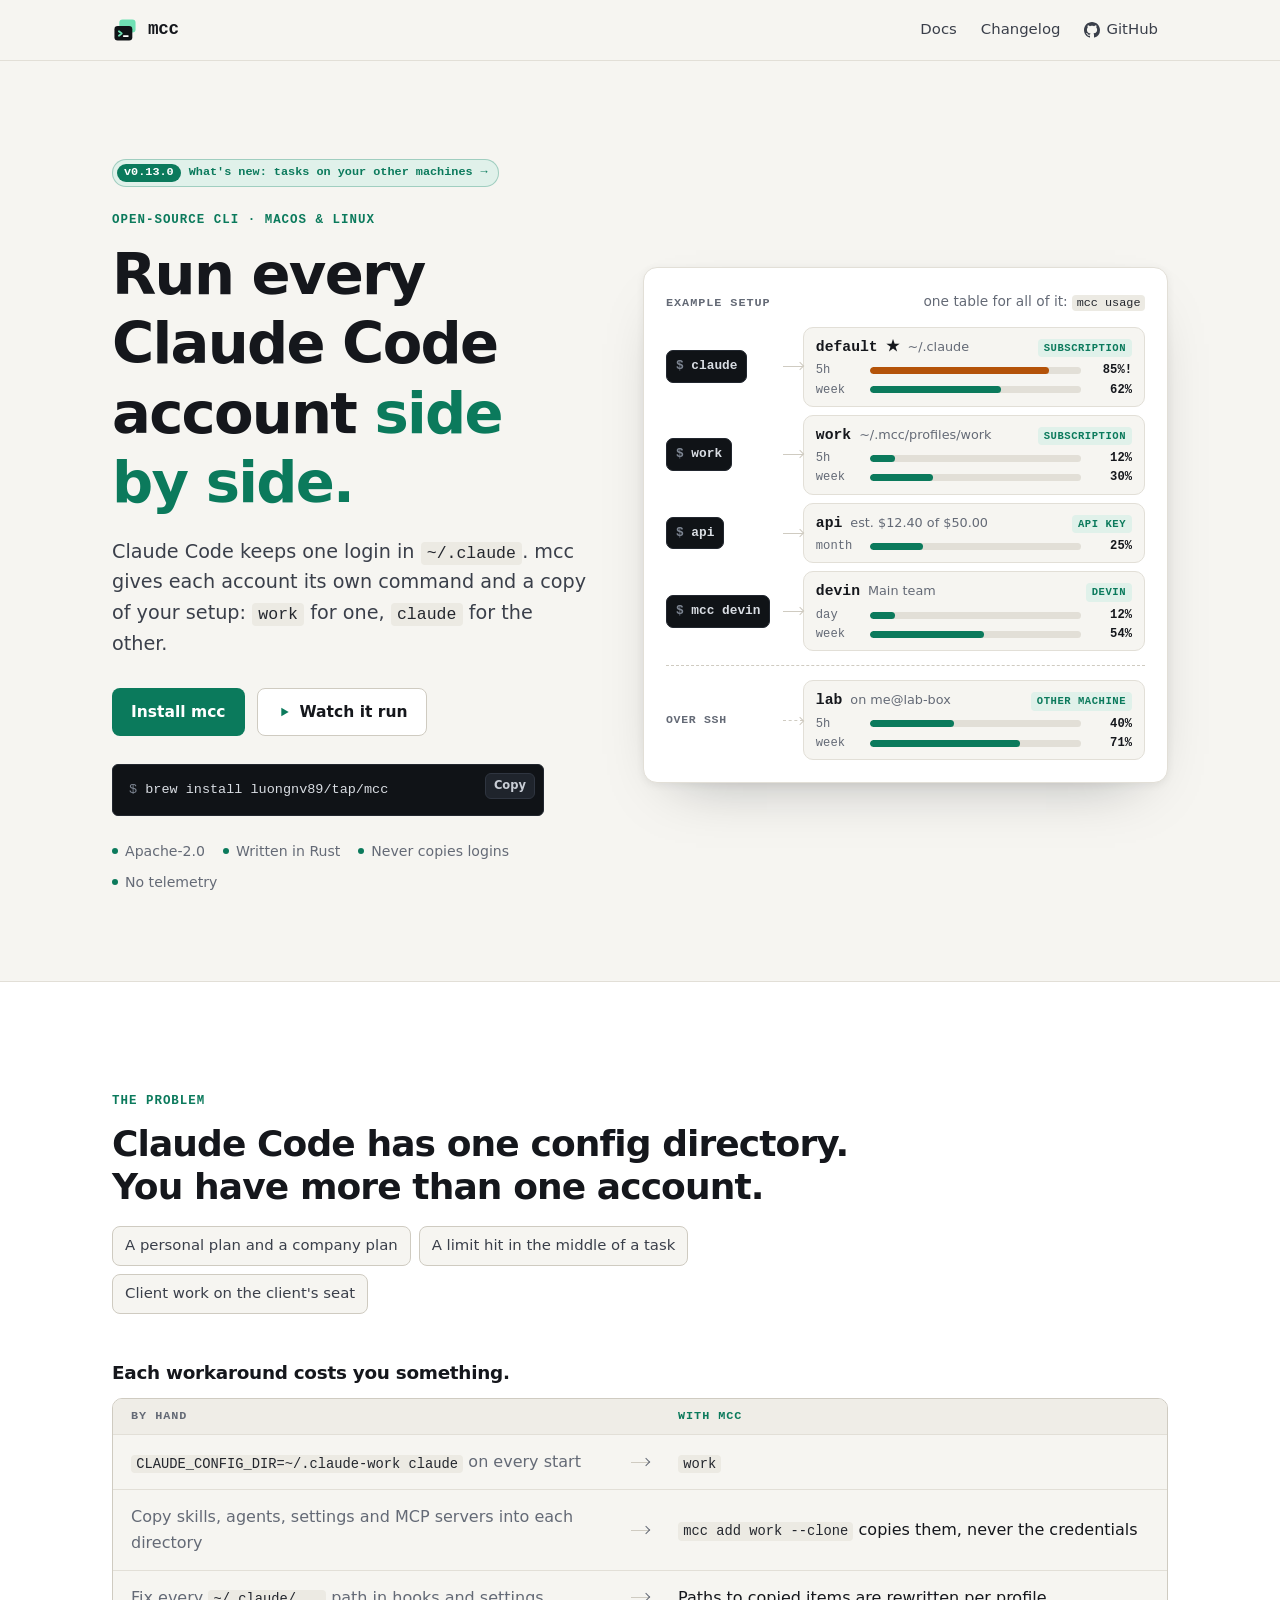
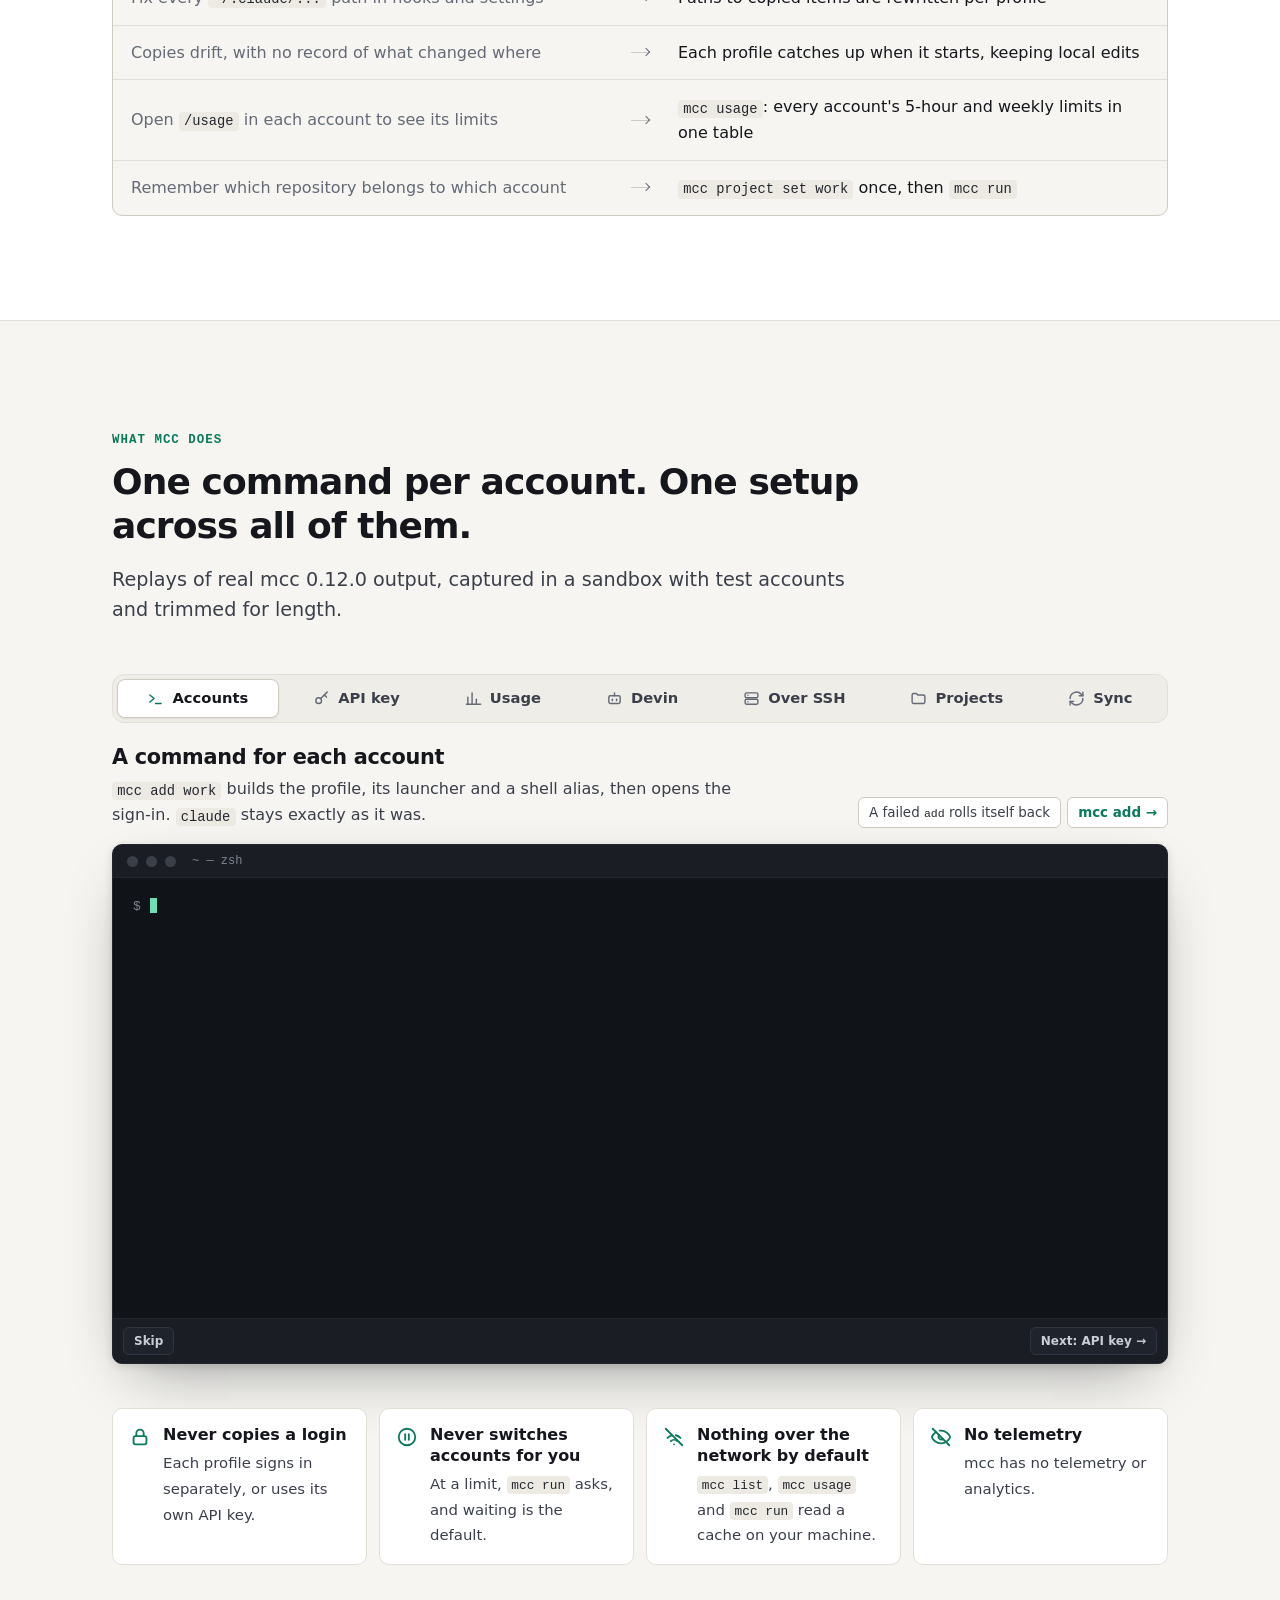
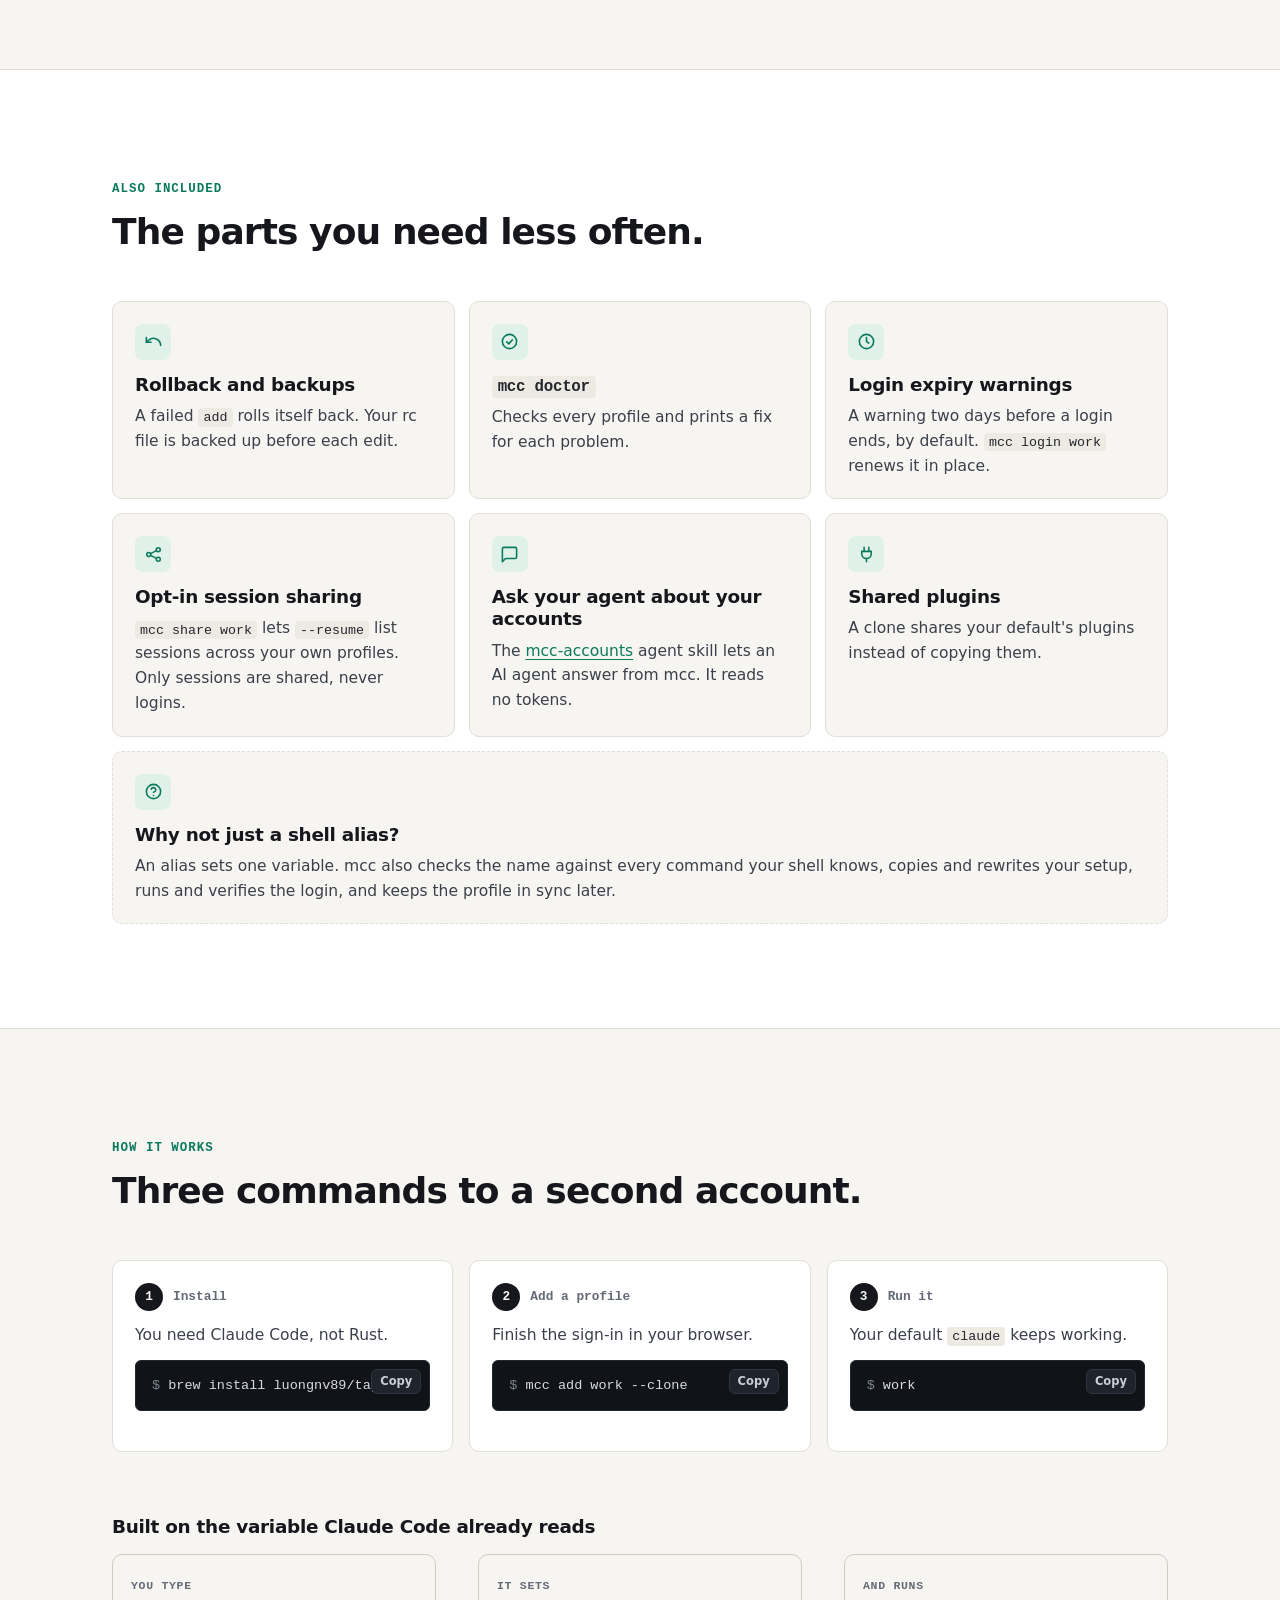
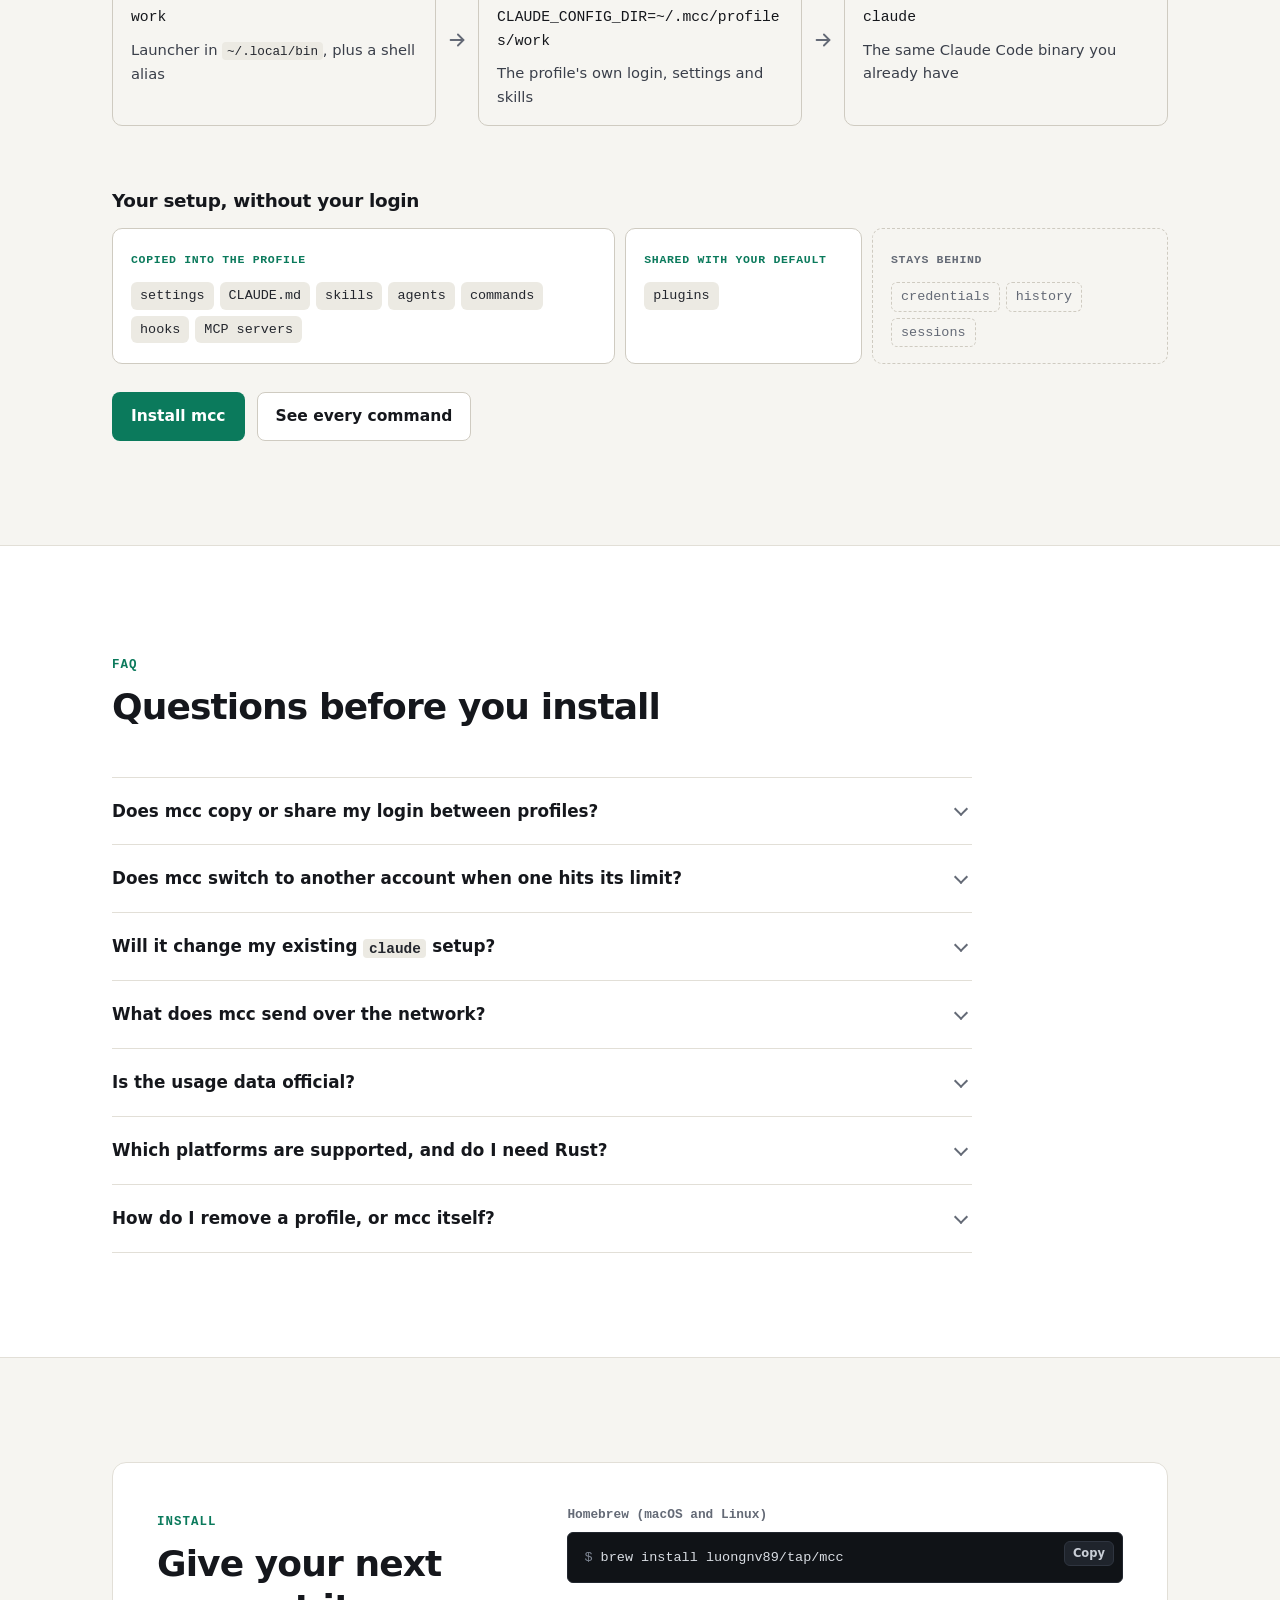
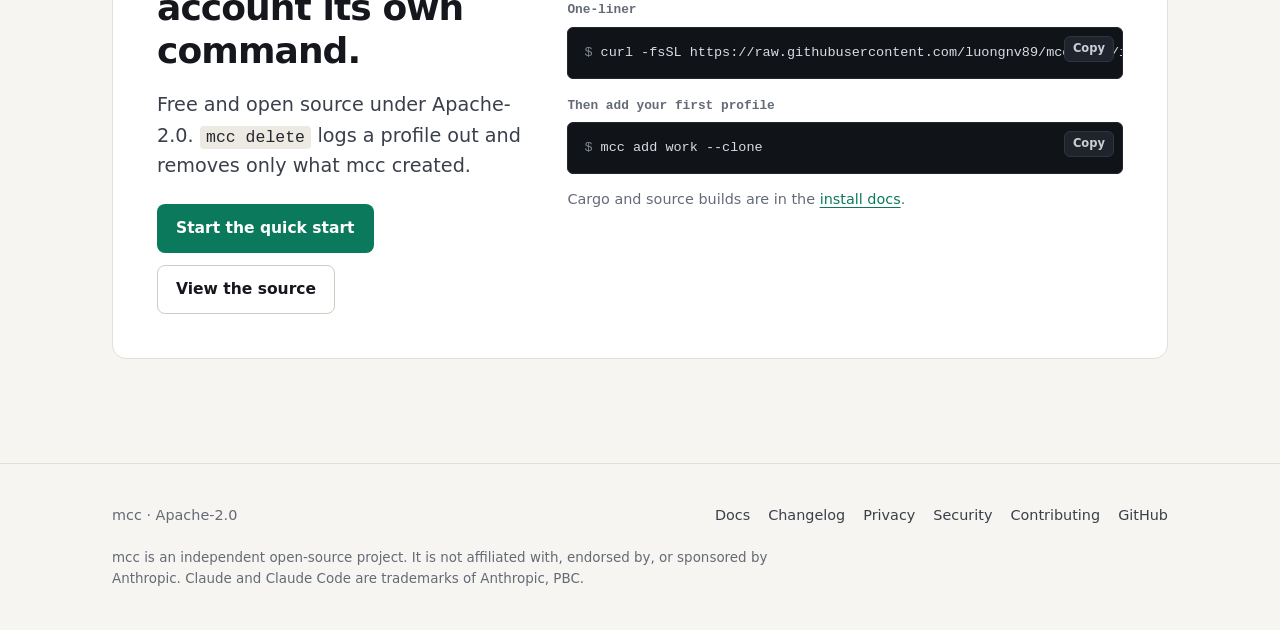
==== commit a7c026e0: "chore(release): v0.13.0" ====
--- a/docs/index.html
+++ b/docs/index.html
@@ -23,7 +23,7 @@
     "description": "Manage multiple Claude Code profiles (accounts) from one CLI.",
     "applicationCategory": "DeveloperApplication",
     "operatingSystem": "macOS, Linux",
-    "softwareVersion": "0.12.0",
+    "softwareVersion": "0.13.0",
     "license": "https://www.apache.org/licenses/LICENSE-2.0",
     "codeRepository": "https://github.com/luongnv89/mcc",
     "offers": { "@type": "Offer", "price": "0", "priceCurrency": "USD" }
@@ -56,7 +56,7 @@
   <section class="hero">
     <div class="wrap hero-grid">
       <div>
-        <p class="hero-release"><a class="pill pill-link" href="changelog.html#v0.12.0"><span class="pill-tag">v0.12.0</span> What's new: API-key profiles and usage across machines<span aria-hidden="true">→</span></a></p>
+        <p class="hero-release"><a class="pill pill-link" href="changelog.html#v0.13.0"><span class="pill-tag">v0.13.0</span> What's new: tasks on your other machines<span aria-hidden="true">→</span></a></p>
         <span class="eyebrow">Open-source CLI · macOS &amp; Linux</span>
         <h1>Run every Claude Code account <span class="hl">side by side.</span></h1>
         <p class="lede">Claude Code keeps one login in <code>~/.claude</code>. mcc gives each account its own command and a copy of your setup: <code>work</code> for one, <code>claude</code> for the other.</p>
@@ -374,13 +374,14 @@
           <div class="sim-cap">
             <div>
               <h3>Your other machines, over SSH</h3>
-              <p>List a machine once in <code>~/.mcc/config.toml</code>. <code>mcc usage</code> then reads its accounts over SSH with your own keys, one table per machine.</p>
+              <p>List a machine once in <code>~/.mcc/config.toml</code>. <code>mcc usage</code> then reads its accounts over SSH with your own keys, one table per machine. The same machine can take tasks: <code>mcc remote work lab "list failed systemd units"</code> has <code>work</code> run commands there over SSH, with no Claude Code or mcc on it.</p>
               <div class="code sim-snippet"><pre>[machines.lab]
 host = "me@lab-box"</pre></div>
             </div>
             <ul class="sim-facts">
               <li>No login or token leaves any machine</li>
               <li><a href="docs.html#machines">Multiple machines</a></li>
+              <li><a href="docs.html#cmd-remote">mcc remote</a></li>
             </ul>
           </div>
           <figure class="term" aria-label="Terminal: mcc usage with one table for this machine and one for a machine named lab">
@@ -639,7 +640,7 @@
         </details>
         <details>
           <summary>What does mcc send over the network?</summary>
-          <div><p>By default, nothing: <code>mcc list</code>, <code>mcc usage</code> and <code>mcc run</code> read the usage <code>mcc statusline</code> cached on your machine. The live lookup is opt-in (<code>mcc usage --all</code>, with a risk notice each time), and machines you list are read over SSH with your own keys. A login token is never printed, logged or written to disk. Details are on the <a href="privacy.html">privacy page</a>.</p></div>
+          <div><p>By default, nothing: <code>mcc list</code>, <code>mcc usage</code> and <code>mcc run</code> read the usage <code>mcc statusline</code> cached on your machine. The live lookup is opt-in (<code>mcc usage --all</code>, with a risk notice each time), and machines you list are read over SSH with your own keys. <code>mcc remote</code> runs the commands Claude writes on a machine you name, over SSH, and sends no login or token to it. A login token is never printed, logged or written to disk. Details are on the <a href="privacy.html">privacy page</a>.</p></div>
         </details>
         <details>
           <summary>Is the usage data official?</summary>
